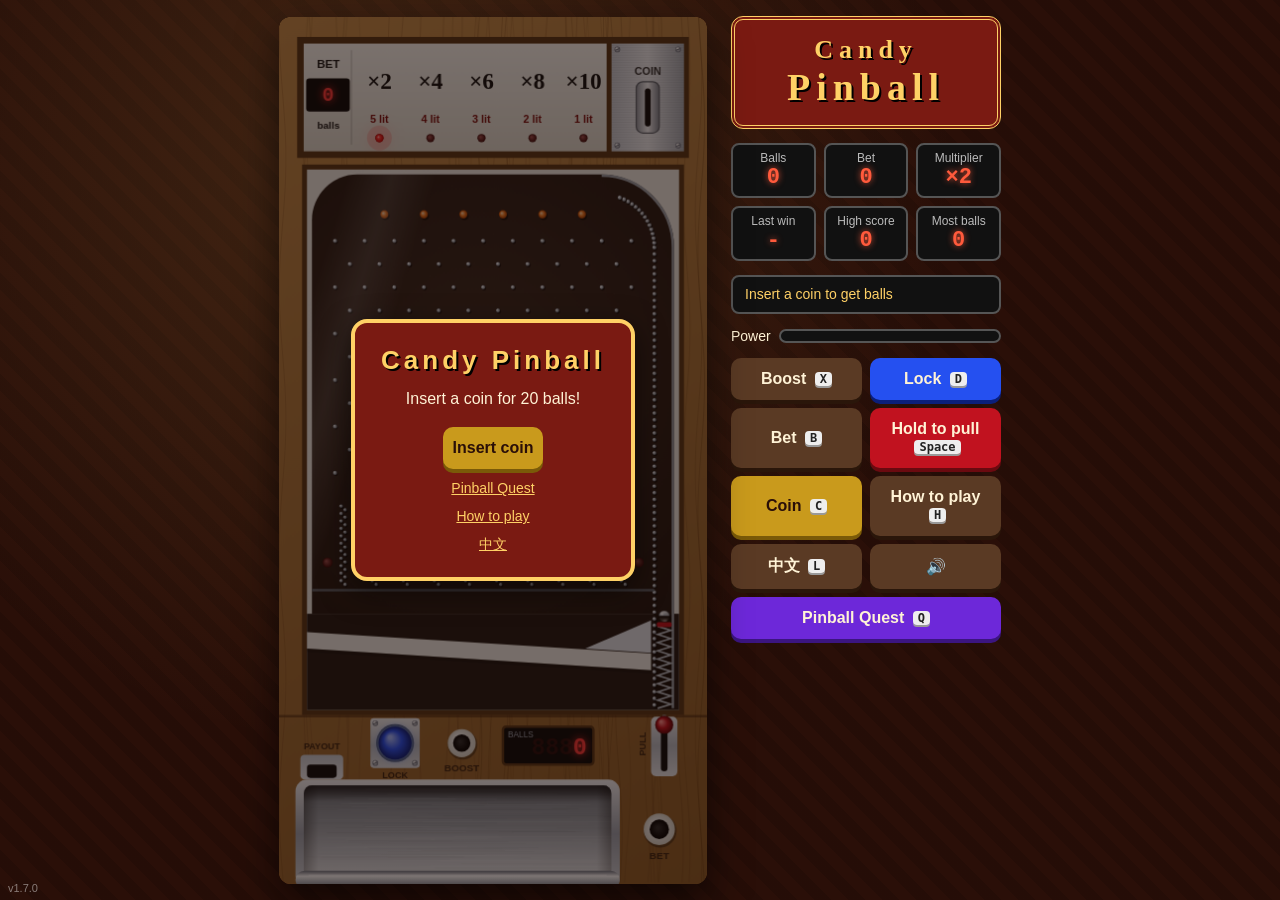
==== index.html @ 6a001419 "木乃伊的繃帶改成最多纏住 3 顆珠，纏滿才失效 Co-Authored-By: Claude Opus 5.5 <noreply@anthropic.com>" ====
<!doctype html>
<html lang="zh-Hant-TW">
<head>
  <meta charset="utf-8">
  <meta name="viewport" content="width=device-width, initial-scale=1, maximum-scale=1, user-scalable=no, viewport-fit=cover">
  <title>柑仔店彈珠台</title>
  <link rel="stylesheet" href="style.css?v=1.7.0">
</head>
<body>
  <div class="app">
    <!-- 手機版：機台上方的精簡列 -->
    <header class="topbar">
      <button class="btn coin" data-action="coin" data-i18n="coin">投幣</button>
      <button class="btn icon treasure" data-action="codex" aria-label="寶藏 / Treasures"></button>
      <p class="msg" data-msg aria-live="polite">請投幣換彈珠</p>
      <button class="btn icon mode" data-action="mode" data-i18n="modeShort" data-i18n-adv="modeShortAdv" aria-label="切換遊戲模式 / Game mode">冒險</button>
      <button class="btn icon" data-action="lang" data-i18n="langShort" aria-label="切換語言 / Language">EN</button>
      <button class="btn icon" data-action="help" aria-label="玩法說明 / How to play">?</button>
      <button class="btn icon" data-action="mute" aria-label="切換音效 / Sound">🔊</button>
    </header>

    <!-- 畫面角落的版本號（由 game.js 的 VERSION 填入） -->
    <p class="app-version" aria-hidden="true">v<span data-version></span></p>

    <main class="stage">
      <div class="cabinet">
        <canvas id="board" aria-label="糖果彈珠台 / Candy pinball"></canvas>
        <div id="overlay" class="overlay">
          <div class="overlay-card">
            <h2 id="ov-title">柑仔店彈珠台</h2>
            <div id="ov-item" class="ov-item" hidden></div>
            <div id="adv-plan" class="adv-plan" hidden>
              <button type="button" data-plan="campaign" data-i18n="planCampaign">冒險模式</button>
              <button type="button" data-plan="free" data-i18n="planFree">自由挑戰</button>
            </div>
            <p id="ov-text">投一枚硬幣，換 20 顆彈珠！</p>
            <div id="ov-rewards" class="ov-rewards" hidden></div>
            <div id="monster-pick" class="monster-pick" hidden></div>
            <button id="overlay-coin" class="btn coin">投幣開始</button>
            <button id="ov-restart" class="ov-restart" data-i18n="resumeRestart" hidden>重新開始</button>
            <button class="link" data-action="mode" data-i18n="modeLong" data-i18n-adv="modeLongAdv">切換到大冒險</button>
            <button class="link" data-action="help" data-i18n="howTo">玩法說明</button>
            <button class="link" data-action="lang" data-i18n="langBtn">English</button>
          </div>
        </div>
      </div>
    </main>

    <!-- 桌機版：右側面板 -->
    <aside class="panel">
      <h1 class="sign" data-i18n-html="sign">柑仔店<br><span>彈珠台</span></h1>

      <div class="stats">
        <div class="stat"><span class="label" data-i18n="stCredits">持有彈珠</span><span id="credits" class="value">0</span></div>
        <div class="stat"><span class="label" data-i18n="stBet">投珠數</span><span id="bet" class="value">0</span></div>
        <div class="stat"><span class="label" data-i18n="stMult">倍率</span><span id="mult" class="value">×2</span></div>
        <div class="stat"><span class="label" data-i18n="stWin" data-i18n-adv="stWinAdv">上局得珠</span><span id="win" class="value">-</span></div>
        <div class="stat"><span class="label" data-i18n="stBestWin" data-i18n-adv="stBestWinAdv">最高分</span><span id="best-win" class="value">0</span></div>
        <div class="stat"><span class="label" data-i18n="stBest" data-i18n-adv="stBestAdv">最多持珠</span><span id="best" class="value">0</span></div>
      </div>

      <p class="msg" data-msg aria-live="polite">請投幣換彈珠</p>

      <div class="power">
        <span class="label" data-i18n="power">力道</span>
        <div class="power-bar"><div id="power-fill"></div></div>
      </div>

      <div class="buttons">
        <button id="mult-btn" class="btn"><span data-i18n="btnMult">投強化孔</span> <kbd>X</kbd></button>
        <button id="lock-btn" class="btn lock"><span data-i18n="btnLock">定燈</span> <kbd>D</kbd></button>
        <button id="bet-btn" class="btn"><span data-i18n="btnBet">投珠孔</span> <kbd>B</kbd></button>
        <button id="fire" class="btn fire"><span data-i18n="btnFire">按住拉彈簧</span> <kbd>Space</kbd></button>
        <button class="btn coin" data-action="coin"><span data-i18n="coin">投幣</span> <kbd>C</kbd></button>
        <button class="btn stats" data-action="stats"><span data-i18n="btnStats">狀態</span> <kbd>S</kbd></button>
        <button class="btn bag" data-action="bag"><span data-i18n="btnBag">背包</span> <kbd>I</kbd></button>
        <button class="btn treasure" data-action="codex" aria-label="寶藏 / Treasures"><kbd>T</kbd></button>
        <button class="btn" data-action="help"><span data-i18n="howTo">玩法說明</span> <kbd>H</kbd></button>
        <button class="btn" data-action="lang"><span data-i18n="langBtn">English</span> <kbd>L</kbd></button>
        <button class="btn" data-action="mute" aria-label="切換音效 / Sound">🔊</button>
        <button class="btn mode wide" data-action="mode"><span data-i18n="modeLong" data-i18n-adv="modeLongAdv">切換到大冒險</span> <kbd>Q</kbd></button>
      </div>
    </aside>
  </div>

  <dialog id="help" class="help">
    <div data-lang="zh">
      <h2>玩法說明</h2>
      <ol>
        <li>投幣（上方按鈕，或點機台右上的投幣口）換 20 顆彈珠，會從出珠口掉進下方托盤。</li>
        <li>每局開始時，底部落獎區的燈會一直隨機閃。這時可以點藍色按鈕旁的「強化孔」（白邊黑心的圓孔）：倍率分 2、4、6、8、10 倍，每升一段扣 2 顆，手上不足 2 顆就不能升。倍率越高，定燈後亮的燈越少（2 倍亮 5 顆，10 倍只亮 1 顆）。</li>
        <li>按<strong>藍色按鈕</strong>定燈，決定這一局哪幾排有獎。定燈後就不能再投強化孔。</li>
        <li>定燈後點拉桿下方的「投珠孔」（白邊黑心的圓孔）投珠，投幾顆都可以，左上角數字顯示投了幾顆。<strong>按住</strong>投珠孔會自動連續投，按越久投越快。</li>
        <li>在檯面上按住（滑鼠或手指）拉彈簧，放開發射，按越久彈越遠。只是輕點一下不會發射，投珠時點偏投珠孔也不會不小心射出去。</li>
        <li>鋼珠落進<strong>有亮燈的那一排</strong>才算中，得珠 = 倍率 × 投珠數，從出珠口掉出來。</li>
        <li>不知道下一步要做什麼時，看機台上<strong>閃爍黃框</strong>的地方。</li>
      </ol>
      <h3>彈珠台大冒險</h3>
      <ol>
        <li>按「冒險」（或 <kbd>Q</kbd>）切換到大冒險模式，隨時都能切回經典模式，兩邊的彈珠分開保留。</li>
        <li>開始前自己選要挑戰哪一隻怪物（星星越多越難，打倒過的會打勾）。上方的倍率欄變成怪物螢幕，怪物下方顯示牠的 HP；落獎區下方則變成訊息螢幕，顯示目前的狀況。</li>
        <li>每場有 50 顆彈珠，不能投幣。<strong>每回合最多投 3 顆珠</strong>，過關獎勵「投珠上限」可以提高。大冒險的倍率從 <strong>×1</strong> 起跳、亮 7 顆燈，強化孔前 2 顆各加 1 倍、少一顆燈（×3 亮 5 顆，倍率最高就是 ×3），第 3 顆起倍率和燈數都不變，改成隨機把 1 顆紅燈強化成<strong>火焰燈</strong>（最終傷害 ×1.5；紅燈都強化過，再隨機挑一顆升到第二階，變成暗紫色火焰、傷害 ×2），強化只維持這一回合；用電路板或鋁箔包飲料把燈變成補珠燈時，火焰燈會變成綠色火焰的補珠燈，補珠數也 ×1.5（第二階 ×2）；加倍後手上至少要留 1 顆投珠，所以少於 2 顆時不能再投強化孔。玩法和經典模式一樣，但<strong>投幾顆珠，彈簧上就疊幾顆鋼珠，拉一次彈簧整疊一起射出</strong>，每顆各自結算；中獎不出珠，改成對怪物造成傷害。</li>
        <li>每隻怪物都有<strong>防禦</strong>（顯示在 HP 旁邊的盾牌數字）：實際傷害 = 倍率 − 防禦。打不破防禦就是 0 傷害，怪物還會竊笑。越後面的怪物 HP 和防禦越高，前期要打好幾回合才能打倒。</li>
        <li>定燈後，沒亮燈的排裡會隨機多亮一顆<strong>綠色的補珠燈</strong>。鋼珠落進補珠燈不會造成傷害，改成每顆補 2 顆彈珠；這回合第一顆落進補珠燈時，還會退回投進強化孔的珠。</li>
        <li><strong>釘子隨關卡增加</strong>：第 1 關檯面上沒有釘子，之後每過一關都會長出新釘子，到最後一關巫妖時釘陣才完整。每一關的釘陣都是固定的，而且左右對稱。自由挑戰依怪物的關卡決定釘子。</li>
        <li><strong>特殊釘子</strong>（打怪時才有，每關位置固定、左右成對，越後面越多）：<span style="color:#fb923c">燒紅釘</span>——碰過的彈珠落進攻擊燈、造成傷害時，怪物燃燒 +1 層（任何天賦都會燃燒，跟燒紅彈珠疊在一起）；<span style="color:#67e8f9">螺旋尖刺</span>——彈珠會被彈開並分裂成 2 顆小珠，分裂後的彈珠不會再分裂；<strong>破洞</strong>——彈珠掉進洞口就直接消失。點一下特殊釘子，訊息螢幕會顯示它的效果。</li>
        <li><strong>怪物技能</strong>（怪物螢幕名字下方顯示，點怪物螢幕看說明）：蝙蝠「吸血」這回合沒有珠造成傷害就回 5 血；蜘蛛「結網」每回合在 2 根釘子上結網；木乃伊「繃帶」每回合在兩根釘子間拉一條繃帶，最多纏住 3 顆珠（網、繃帶的第一顆碰到的珠被黏住，之後的珠會被它彈開，落珠結束後收走）；幽靈「穿透」攻擊燈的珠有 15% 被閃避；南瓜頭「南瓜燈」每回合隨機一排，進珠回 5% 血；骷髏「骨盾」每回合擋下第一顆造成傷害的珠；小惡龍「噴火」定燈後燒掉一顆燈；地獄犬「撲火」燃燒傷害減半；巫妖「魔法護盾」每一排擋下第一顆珠，每 3 回合補滿；殭屍「再生」每回合結束回 3% 血；吸血鬼「吸珠」每顆沒落進燈的珠讓牠回 2 血；石像怪「石化」血量越少越硬，剩 80%／50%／20% 以下時所有傷害減 20%／40%／60%。</li>
        <li><strong>疊珠加成</strong>：同一回合有好幾顆鋼珠落進同一顆燈時，第 2 顆起每多一顆就多加 1：攻擊燈是攻擊 +1、+2、+3…（扣防禦前），補珠燈是多補 1、2、3… 顆。</li>
        <li>把怪物 HP 打到 0 就勝利；彈珠用完怪物還活著就落敗。</li>
        <li>卡片上方可以切換「<strong>冒險模式</strong>」（預設）和「自由挑戰」。冒險模式要從第 1 關史萊姆一路打到第 14 關巫妖：一開始 50 顆彈珠，打倒怪物後剩下的彈珠會帶到下一關，每過一關再補珠（15 顆起，隨等級增加），失敗就要從第 1 關重來。螢幕右上角會顯示目前第幾關。</li>
        <li><strong>天賦</strong>：冒險模式開始前先選 1 個天賦，效果持續整趟冒險（自由挑戰沒有天賦）。按天賦旁邊的「說明」可以看效果和專屬過關獎勵。
          <ul>
            <li>合金鋼珠：每顆珠攻擊 +1（扣防禦前）、暴擊率 +15%。</li>
            <li>燒紅彈珠：每次落進攻擊燈讓怪物燃燒 +1 層（打不破防禦也算）；每回合結束受到「層數」點無視防禦的傷害，之後層數減半，換怪物時歸零。</li>
            <li>外傷滾珠：落進補珠燈時照常補珠，另外造成等於補珠數的無視防禦傷害。</li>
          </ul>
          每個天賦另有 3 個專屬過關獎勵（卡片有橘框），只有選了該天賦才抽得到：合金鋼珠有破甲合金（無視 1 點防禦）、鎢鋼彈芯（暴擊完全無視防禦，只能拿一次）、連鎖暴擊（同一回合內每暴擊一次，這回合後面的珠攻擊 +1，下回合歸零）；燒紅彈珠有助燃（每次命中多疊 1 層）、悶燒（燃燒後保留 2/3、3/4…）、火種（補珠燈也疊 1 層）；外傷滾珠有撕裂（外傷比例 +25%）、碎甲（外傷觸發時怪物防禦 −1，每回合一次）、滾動補給（沒中燈的珠退回 1 顆，只能拿一次）。
        </li>
        <li><strong>闖關紀錄</strong>：選天賦的畫面下面有「闖關紀錄」按鈕，可以看每個天賦的挑戰次數、最遠打到第幾隻、最少回合通關、通關最多剩珠、單回合最大傷害與補珠、單顆彈珠最大傷害與補珠，以及最近 10 次冒險的回合數、最後持有彈珠、總共花費彈珠、單回合最大傷害、單回合最大補珠、單顆彈珠最大傷害、單顆彈珠最大補珠。</li>
        <li><strong>等級</strong>：從 Lv1 開始，每打倒一隻怪物升 1 級。每升一級，之後的過關補珠多 2 顆（第 1 關後補 15、第 2 關後 17…）；每 2 級每顆珠攻擊 +1（扣防禦前）。自由挑戰會當作前面的怪物都打過，等級照算。目前等級顯示在螢幕右上角和狀態面板。</li>
      </ol>
      <h3>寶箱與道具</h3>
      <ol>
        <li>冒險模式每兩隻怪物之間有一個<strong>寶箱關卡</strong>：寶箱 HP 1，落獎區的燈全亮白燈。定燈前每投 1 顆強化珠（最多 3 顆），寶箱就升一級：1 顆變 3 排藍燈，2 顆再多 2 排紫燈，3 顆再多 1 排橘燈。按藍色按鈕定燈後投 1 顆珠發射，落在哪一排，就從那個顏色等級的道具裡抽 3 樣讓你選 1 樣：白燈一般、藍燈稀有、紫燈史詩、橘燈傳說。</li>
        <li>道具放在托盤右邊的<strong>背包按鈕</strong>（或 <kbd>I</kbd>）裡，只能在冒險模式的怪物關卡使用。每個道具有使用時機：定燈前、定燈後（發射前），或兩者都可。</li>
        <li>闖關失敗、從第 1 關重來時，背包會清空。</li>
      </ol>
      <h3>過關獎勵與暴擊</h3>
      <ol>
        <li>冒險模式每打倒一隻怪物（最後一隻除外），會從獎勵池隨機抽 3 樣讓你選 1 樣，效果持續整個冒險、可以疊加。不滿意可以花彈珠重骰：第 1 次 1 顆，之後每次多 1 顆。每張卡片會顯示「目前 → 拿了之後」的數值，也可以按「查看數值」看全部數值。</li>
        <li>獎勵包含：投珠上限 +2、彈珠 +10、每珠增傷、基礎倍率 +1、攻擊燈數 +1（只能拿一次）、穿透傷害、加重彈珠、拔 5 根釘子（特殊釘子不受影響）、補珠加量、補珠燈數（只能拿一次）、寶箱升級、暴擊率、暴擊傷害。</li>
        <li>命中紅燈時有機會<strong>暴擊</strong>：基礎暴擊機率 5%、暴擊傷害 150%，可以靠過關獎勵提升。</li>
        <li>新的冒險開始時，過關獎勵會全部清空。</li>
        <li>冒險模式的進度會自動存在瀏覽器：玩到一半關掉頁面，下次打開可以選「繼續冒險」接著玩，或「重新開始」。回合打到一半關掉時，還沒發射的珠會退回，已經在檯面上的珠算用掉。</li>
      </ol>
      <h3>鍵盤</h3>
      <p class="keys"><kbd>X</kbd> 強化孔　<kbd>D</kbd> 定燈　<kbd>B</kbd> 投珠孔　<kbd>Space</kbd> 拉彈簧　<kbd>C</kbd> 投幣　<kbd>Q</kbd> 切換模式　<kbd>S</kbd> 狀態　<kbd>I</kbd> 背包　<kbd>T</kbd> 寶藏　<kbd>L</kbd> 語言　<kbd>M</kbd> 靜音　<kbd>H</kbd> 說明</p>
      <h3>我的紀錄</h3>
      <p class="records">最高分（單局最高得珠）<b data-record="bestWin">0</b>　最多持珠 <b data-record="best">0</b></p>
      <p class="records">大冒險：勝 <b data-record="advWins">0</b> 場　敗 <b data-record="advLosses">0</b> 場</p>
      <p class="records">冒險模式：最多打倒 <b data-record="campaignBest">0</b> 隻　全部通關 <b data-record="campaignClears">0</b> 次</p>
    </div>
    <div data-lang="en" hidden>
      <h2>How to play</h2>
      <ol>
        <li>Insert a coin (the Coin button, or tap the coin slot at the top right of the machine) for 20 balls. They drop from the payout chute into the tray below.</li>
        <li>At the start of each round the prize lights at the bottom keep flashing at random. While they flash, tap the <strong>BOOST</strong> hole next to the blue button to raise the multiplier: ×2, ×4, ×6, ×8, ×10. Each step costs 2 balls (you can't raise it with fewer than 2). The higher the multiplier, the fewer lights stay on after locking (×2 keeps 5, ×10 keeps just 1).</li>
        <li>Press the <strong>blue button</strong> to lock the lights. This decides which lanes pay out this round. After locking you can't raise the multiplier.</li>
        <li>Then tap the <strong>BET</strong> hole under the lever (the white ring with a black center) to bet as many balls as you like. The top-left counter shows your bet. <strong>Hold</strong> the BET hole to keep betting automatically, faster the longer you hold.</li>
        <li>Press and hold anywhere on the board (mouse or finger) to pull the spring, then let go to shoot. Hold longer to shoot further. A quick tap does not shoot, so missing the BET hole will not fire your balls by accident.</li>
        <li>The ball only wins if it lands in a <strong>lit lane</strong>. A win pays multiplier × bet, dropped from the payout chute.</li>
        <li>Not sure what to do next? Look for the <strong>flashing yellow frame</strong> on the machine.</li>
      </ol>
      <h3>Pinball Quest</h3>
      <ol>
        <li>Press <strong>Quest</strong> (or <kbd>Q</kbd>) to switch to Pinball Quest. You can switch back to Classic at any time; each mode keeps its own balls.</li>
        <li>Before each game, pick which monster to fight (more stars = harder; ones you've beaten get a check mark). The multiplier columns at the top become a monster screen, with its HP shown below it, and the area under the prize lanes becomes a message screen.</li>
        <li>You get 50 balls per game and can't insert coins. <strong>You can bet at most 3 balls per round</strong>; the Bet Limit reward raises this. In Quest the multiplier starts at <strong>×1</strong> with 7 lights lit; the first 2 balls in the boost hole each add ×1 and turn off one light (×3 with 5 lights, the highest multiplier); from the 3rd ball on, the multiplier and lights stay the same and a random red light becomes a <strong>flame light</strong> instead (final damage ×1.5; once every red light is a flame light, a random one upgrades again to a dark purple flame for ×2). Flame lights last for this round only. If a Circuit Board or Juice Box turns lights into refill lights, flame lights become green-flame refill lights that pay ×1.5 balls (×2 when upgraded twice). You must keep at least 1 ball to bet, so you can't raise the multiplier with fewer than 2 balls. Play works the same as Classic, but <strong>every ball you bet stacks on the spring, and one pull shoots them all</strong>, and each ball scores on its own. A win pays no balls: it damages the monster instead.</li>
        <li>Every monster has <strong>defense</strong> (the shield number next to its HP): damage = multiplier − DEF. If your attack doesn't beat its defense it deals 0 and the monster snickers. Later monsters have more HP and defense, so early fights take several rounds.</li>
        <li>After locking, one unlit lane also gets a <strong>green refill light</strong>. Landing there deals no damage; each ball gets 2 balls back, and the first one this round also refunds the balls you put into the multiplier.</li>
        <li><strong>Pins grow each stage</strong>: stage 1 has no pins at all, and every stage after that adds new pins until the full field returns at the last stage (the Lich). Each stage's layout is fixed and mirrored left to right. Free fight uses the pins for that monster's stage.</li>
        <li><strong>Special pins</strong> (monster stages only, fixed mirrored spots, more in later stages): <span style="color:#fb923c">Red-hot pin</span> — a ball that touched it adds 1 burn when it deals damage on a red light (any talent can burn; stacks with Red-hot Marble); <span style="color:#67e8f9">Spiral spike</span> — knocks the ball away and splits it into two smaller balls (split balls can't split again); <strong>Hole</strong> — a ball that drops into it simply vanishes. Tap a special pin to see what it does on the message screen.</li>
        <li><strong>Monster skills</strong> (shown under the name on the monster screen; tap the screen for details): Bat heals 5 HP if no ball deals damage in a round; Spider webs 2 pins and Mummy ties a bandage between two pins each round that holds up to 3 balls (for a web, the first ball to touch it sticks, later balls bounce off it, and it is taken when the round ends); Ghost dodges 15% of attack-light balls; Pumpkin Head turns a random lane into a pumpkin lamp each round that heals 5% HP per ball; Skeleton blocks the first damaging ball each round; Baby Dragon burns one light after you lock; Hellhound takes half burn damage; Lich wards every lane against the first ball, refilled every 3 rounds; Zombie heals 3% HP every round; Vampire heals 2 HP per ball that lands on no light; Gargoyle gets harder as it loses HP: below 80%/50%/20% HP all damage is cut by 20%/40%/60%.</li>
        <li><strong>Stacking bonus</strong>: when several balls land on the same light in one round, each one after the first adds 1 more: +1, +2, +3… attack on a red light (before DEF), or +1, +2, +3… extra balls on a refill light.</li>
        <li>Bring the monster's HP to 0 to win. Run out of balls while it's still alive and you lose.</li>
        <li>Switch between <strong>Adventure</strong> (the default) and <strong>Free fight</strong> at the top of the card. Adventure runs from stage 1 (Slime) to stage 14 (Lich): you start with 50 balls, keep whatever is left after each win plus bonus balls per stage (15 and up, growing with your level), and losing sends you back to stage 1. The current stage shows at the top right of the screen.</li>
        <li><strong>Talents</strong>: before an Adventure, pick 1 talent that lasts the whole run (Free fight has none). Tap Info next to a talent to see its effect and exclusive rewards.
          <ul>
            <li>Alloy Marble: +1 attack per ball (before DEF), +15% crit chance.</li>
            <li>Red-hot Marble: each red-light hit adds 1 burn (even if DEF blocks it); at the end of every round the monster takes damage equal to its burn, ignoring DEF, then burn halves. Burn resets for each monster.</li>
            <li>Grinding Marble: refill lights still pay out, and also deal damage equal to the balls refilled (ignores DEF).</li>
          </ul>
          Each talent also has 3 exclusive rewards (orange cards) that only show up with that talent. Alloy: Armor Breaker (ignore 1 DEF), Tungsten Core (crits ignore DEF completely; once only), Chain Crit (each crit gives the later balls this round +1 attack; resets next round). Red-hot: Kindling (+1 burn per hit), Smolder (burn keeps ⅔, ¾… instead of half), Tinder (refill lights add 1 burn). Grinding: Rend (+25% grind damage), Shatter (grind lowers DEF by 1, once per round), Rolling Supply (balls that miss every light come back; once only).
        </li>
        <li><strong>Run records</strong>: tap "Run records" under the talents to see, for each talent, your number of runs, furthest stage, fewest rounds for a clear, most balls left after a clear, best single-round damage and refill, best single-ball damage and refill, plus your last 10 runs (rounds used, balls left, balls spent, best round damage and refill, best single-ball damage and refill).</li>
        <li><strong>Levels</strong>: you start at Lv1 and gain a level for every monster you defeat. Each level adds 2 balls to later stage bonuses (15 after stage 1, 17 after stage 2…), and every 2 levels give +1 attack per ball (before DEF). Free fight counts the earlier monsters as defeated. Your level is shown top-right on the screen and in the stats panel.</li>
      </ol>
      <h3>Treasure chests and items</h3>
      <ol>
        <li>In Adventure there is a <strong>treasure chest</strong> between every two monsters. It has 1 HP and every prize light is lit white. Before locking, each ball in the boost hole (up to 3) upgrades the chest: 1 ball turns 3 lanes blue, 2 balls add 2 purple lanes, 3 balls add 1 orange lane. Lock, bet 1 ball and shoot: the lane you land in decides the tier, and you pick 1 of 3 random items from that tier. White is Common, blue Rare, purple Epic, orange Legendary.</li>
        <li>Items go into the <strong>backpack button</strong> right of the tray (or <kbd>I</kbd>) and can only be used in Adventure monster stages. Each item says when it can be used: before locking, after locking (before shooting), or either.</li>
        <li>Failing the campaign and starting over from stage 1 empties the backpack.</li>
      </ol>
      <h3>Stage rewards and crits</h3>
      <ol>
        <li>In Adventure, every monster you beat (except the last) offers 3 random rewards; pick 1. Rewards last for the whole adventure and stack. You can reroll for balls: 1 the first time, then 1 more each time. Each card shows your current value and the value after picking it, and "View stats" opens the full stats panel.</li>
        <li>Rewards: +2 bet limit, +10 balls, per-ball damage, +1 base multiplier, +1 red light (once only), piercing damage, heavier marble, 5 fewer pins (special pins stay), bigger refills, more refill lights (once only), better chests, crit rate, crit damage.</li>
        <li>Hits on red lights can <strong>crit</strong>: base crit chance 5% and crit damage 150%, raised by rewards.</li>
        <li>Rewards reset when a new adventure starts.</li>
        <li>Adventure progress is saved in your browser automatically. Close the page mid-run and next time you can pick Continue or Start over. Closing mid-round refunds balls not yet fired; balls already on the board are spent.</li>
      </ol>
      <h3>Keyboard</h3>
      <p class="keys"><kbd>X</kbd> Boost hole　<kbd>D</kbd> Lock　<kbd>B</kbd> Bet　<kbd>Space</kbd> Pull　<kbd>C</kbd> Coin　<kbd>Q</kbd> Switch mode　<kbd>S</kbd> Stats　<kbd>I</kbd> Backpack　<kbd>T</kbd> Treasures　<kbd>L</kbd> Language　<kbd>M</kbd> Mute　<kbd>H</kbd> Help</p>
      <h3>My records</h3>
      <p class="records">High score (best single win) <b data-record="bestWin">0</b>　Most balls held <b data-record="best">0</b></p>
      <p class="records">Pinball Quest: <b data-record="advWins">0</b> wins　<b data-record="advLosses">0</b> losses</p>
      <p class="records">Adventure: best <b data-record="campaignBest">0</b> defeated in a run　<b data-record="campaignClears">0</b> full clears</p>
    </div>
    <p class="version">v<span data-version>1.7.0</span></p>
    <form method="dialog"><button class="btn coin" data-i18n="close">關閉</button></form>
  </dialog>

  <dialog id="bag" class="help bag">
    <h2 data-i18n="bagTitle">背包</h2>
    <p id="bag-note" class="bag-note"></p>
    <ul id="bag-list" class="bag-list"></ul>
    <form method="dialog"><button class="btn coin" data-i18n="close">關閉</button></form>
  </dialog>

  <dialog id="stats" class="help stats-dlg">
    <h2 data-i18n="statsTitle">數值狀態</h2>
    <div id="stats-body" class="stats-body"></div>
    <form method="dialog"><button class="btn coin" data-i18n="close">關閉</button></form>
  </dialog>

  <dialog id="talent-info" class="help stats-dlg">
    <h2 id="talent-info-name"></h2>
    <div id="talent-info-body" class="stats-body"></div>
    <form method="dialog"><button class="btn coin" data-i18n="close">關閉</button></form>
  </dialog>

  <dialog id="records" class="help stats-dlg records-dlg">
    <h2 data-i18n="recTitle">闖關紀錄</h2>
    <div id="records-tabs" class="rec-tabs"></div>
    <div id="records-body" class="stats-body"></div>
    <form method="dialog"><button class="btn coin" data-i18n="close">關閉</button></form>
  </dialog>

  <dialog id="codex" class="help codex">
    <h2 data-i18n="codexTitle">寶藏</h2>
    <p id="codex-count" class="bag-note"></p>
    <div id="codex-grid"></div>
    <div id="codex-detail" class="codex-detail" hidden></div>
    <form method="dialog"><button class="btn coin" data-i18n="close">關閉</button></form>
  </dialog>

  <dialog id="choice" class="help choice">
    <h2 data-i18n="hgTitle">沙漏</h2>
    <p id="choice-text"></p>
    <p id="choice-ask" class="choice-ask"></p>
    <div class="choice-btns">
      <button id="choice-keep" type="button" class="btn coin" data-i18n="hgKeep">保留結果</button>
      <button id="choice-rewind" type="button" class="btn lock" data-i18n="hgRewindBtn">返回上回合</button>
    </div>
  </dialog>

  <script src="game.js?v=1.7.0"></script>
</body>
</html>
---- style.css ----
:root {
  --bg: #2a0f08;
  --panel: #7a1a12;
  --gold: #ffd166;
  --cream: #fff3d6;
  --cabinet-ratio: 520 / 1054;
}

* { box-sizing: border-box; }

html, body {
  margin: 0;
  height: 100%;
  overflow: hidden;           /* 整頁不捲動，機台縮放到剛好一頁 */
  touch-action: manipulation; /* 手機連點不會觸發雙擊放大 */
  -webkit-text-size-adjust: 100%;
}

body {
  background:
    radial-gradient(circle at 30% 20%, rgba(255, 209, 102, 0.12), transparent 50%),
    repeating-linear-gradient(45deg, rgba(0, 0, 0, 0.12) 0 12px, transparent 12px 24px),
    var(--bg);
  color: var(--cream);
  font-family: "Noto Sans TC", "Microsoft JhengHei", "PingFang TC", sans-serif;
  overscroll-behavior: none;
}

.app {
  display: flex;
  gap: 24px;
  justify-content: center;
  height: 100vh;
  height: 100dvh;
  padding: 16px;
}

/* 機台區：實際寬高由 game.js 依可見範圍計算（fitLayout），這裡只負責置中 */
.stage {
  flex: 0 1 auto;
  min-width: 0;
  min-height: 0;
  height: 100%;
  display: flex;
  align-items: center;
  justify-content: center;
}

.cabinet {
  position: relative;
  flex-shrink: 0;
  height: 100%;
  max-width: 100%;
  aspect-ratio: var(--cabinet-ratio);
  border-radius: 12px;
  box-shadow: 0 18px 40px rgba(0, 0, 0, 0.6);
}

#board {
  display: block;
  width: 100%;
  height: 100%;
  border-radius: 12px;
  touch-action: none;
  user-select: none;
  -webkit-user-select: none;
}

.overlay {
  position: absolute;
  inset: 0;
  display: flex;
  align-items: center;
  justify-content: center;
  background: rgba(20, 6, 2, 0.55);
  border-radius: 12px;
}

.overlay.hidden { display: none; }

/* 大冒險：卡片放在怪物螢幕下面，才看得到怪物（上方面板約佔機台高度的 16%） */
.overlay.below-screen {
  top: 16.2%;
  border-radius: 0 0 12px 12px;
}

/* 卡片內容較多（選怪物、闖關），太高時可以捲動，不會被切掉 */
.overlay-card {
  max-height: calc(100% - 16px);
  overflow-y: auto;
}

.overlay.below-screen .overlay-card {
  gap: 8px;
  padding: 16px 16px;
  max-width: 88%;
}

.overlay-card {
  display: flex;
  flex-direction: column;
  align-items: center;
  gap: 10px;
  text-align: center;
  background: var(--panel);
  border: 4px solid var(--gold);
  border-radius: 16px;
  padding: 22px 26px;
  max-width: 82%;
  box-shadow: 0 10px 30px rgba(0, 0, 0, 0.5);
}

.overlay-card h2 {
  margin: 0;
  color: var(--gold);
  font-size: 26px;
  letter-spacing: 4px;
  text-shadow: 2px 2px 0 #000;
}

.overlay-card p { margin: 0 0 6px; line-height: 1.6; }

.link {
  font: inherit;
  font-size: 14px;
  color: var(--gold);
  background: none;
  border: none;
  text-decoration: underline;
  cursor: pointer;
}

/* 大冒險：自由挑戰 / 連續闖關 切換 */
.adv-plan {
  display: flex;
  gap: 6px;
  width: 100%;
}

.adv-plan[hidden] { display: none; }

.adv-plan button {
  flex: 1;
  font: inherit;
  font-size: 14px;
  font-weight: bold;
  padding: 6px 4px;
  color: var(--gold);
  background: transparent;
  border: 2px solid var(--gold);
  border-radius: 8px;
  cursor: pointer;
  touch-action: manipulation;
}

.adv-plan button.active {
  color: #2a0f08;
  background: var(--gold);
}

/* 大冒險：選怪物 */
.monster-pick {
  display: grid;
  grid-template-columns: repeat(4, minmax(0, 1fr));
  gap: 5px;
  width: 100%;
  margin: 2px 0 4px;
}

.monster-pick[hidden] { display: none; }

.mp-item {
  position: relative;
  display: flex;
  flex-direction: column;
  align-items: center;
  gap: 1px;
  padding: 5px 2px 4px;
  font: inherit;
  color: var(--cream);
  background: rgba(0, 0, 0, 0.35);
  border: 2px solid transparent;
  border-radius: 8px;
  cursor: pointer;
  touch-action: manipulation;
}

.mp-item.selected {
  border-color: var(--gold);
  background: rgba(255, 209, 102, 0.18);
}

.mp-item canvas {
  width: 40px;
  height: 40px;
  image-rendering: pixelated;
}

.mp-name { font-size: 12px; font-weight: bold; line-height: 1.2; max-width: 100%; overflow: hidden; text-overflow: ellipsis; white-space: nowrap; }
.mp-stats { font-size: 10px; opacity: 0.85; white-space: nowrap; letter-spacing: -0.3px; }
.mp-stars { font-size: 10px; color: var(--gold); letter-spacing: -1px; }

.mp-done {
  position: absolute;
  top: 2px;
  right: 4px;
  font-size: 13px;
  font-weight: bold;
  color: #4ade80;
}

.mp-item.lineup { cursor: default; }

.mp-stage {
  position: absolute;
  top: 2px;
  left: 5px;
  font-size: 11px;
  font-weight: bold;
  color: var(--gold);
}

/* ---- 手機版精簡列（桌機隱藏） ---- */
.topbar { display: none; }

/* ---- 桌機右側面板 ---- */
.panel {
  width: 270px;
  flex-shrink: 0;
  display: flex;
  flex-direction: column;
  gap: 14px;
  overflow-y: auto;
}

.sign {
  margin: 0;
  padding: 14px;
  text-align: center;
  font-family: "Noto Serif TC", "PMingLiU", "Microsoft JhengHei", serif;
  font-size: 26px;
  line-height: 1.2;
  color: var(--gold);
  background: var(--panel);
  border: 4px double var(--gold);
  border-radius: 12px;
  text-shadow: 2px 2px 0 #000;
  letter-spacing: 6px;
}

.sign span { font-size: 38px; }

.stats {
  display: grid;
  grid-template-columns: repeat(3, 1fr);
  gap: 8px;
}

.stat {
  background: #111;
  border: 2px solid #555;
  border-radius: 8px;
  padding: 6px 4px;
  text-align: center;
}

.stat .label {
  display: block;
  font-size: 12px;
  color: #bbb;
}

.stat .value {
  display: block;
  font-family: "Consolas", "Courier New", monospace;
  font-size: 22px;
  font-weight: bold;
  color: #ff5a3c;
  text-shadow: 0 0 6px rgba(255, 90, 60, 0.8);
}

.power {
  display: flex;
  align-items: center;
  gap: 8px;
}

.power .label { font-size: 14px; }

.power-bar {
  flex: 1;
  height: 14px;
  background: #111;
  border: 2px solid #555;
  border-radius: 8px;
  overflow: hidden;
}

#power-fill {
  width: 0;
  height: 100%;
  background: linear-gradient(90deg, #2a9d8f, #ffd166, #e63946);
}

.buttons {
  display: grid;
  grid-template-columns: 1fr 1fr;
  gap: 8px;
}

.buttons .wide { grid-column: span 2; }

.btn {
  font: inherit;
  font-size: 16px;
  font-weight: bold;
  color: var(--cream);
  background: #5a3a24;
  border: none;
  border-radius: 10px;
  padding: 12px 10px;
  cursor: pointer;
  box-shadow: 0 4px 0 #2a160a;
  touch-action: manipulation;
  user-select: none;
  -webkit-user-select: none;
}

.btn:active, .btn.pressed {
  transform: translateY(3px);
  box-shadow: 0 1px 0 #2a160a;
}

.btn.coin { background: #c99a1c; color: #2a0f08; box-shadow: 0 4px 0 #7a5a08; }
.btn.fire { background: #c1121f; box-shadow: 0 4px 0 #6a0a10; touch-action: none; }
.btn.lock { background: #2550f0; box-shadow: 0 4px 0 #0b1f7a; }
.btn.mode { background: #6d28d9; box-shadow: 0 4px 0 #3b1580; }

/* 大冒險模式不能投幣；背包只有大冒險才有 */
body[data-mode="adv"] [data-action="coin"] { display: none; }
body:not([data-mode="adv"]) [data-action="bag"],
body:not([data-mode="adv"]) [data-action="stats"],
body:not([data-mode="adv"]) [data-action="codex"] { display: none; }
.btn.treasure { background: #b45309; box-shadow: 0 4px 0 #6b2f05; display: inline-flex; align-items: center; justify-content: center; gap: 6px; }
.btn.bag { background: #8a5a2b; box-shadow: 0 4px 0 #4a2c12; }
.btn.stats { background: #2c5282; box-shadow: 0 4px 0 #16304f; }
.btn kbd { margin-left: 4px; vertical-align: 1px; }

.msg {
  margin: 0;
  min-height: 2.6em;
  padding: 8px 12px;
  background: #111;
  border: 2px solid #555;
  border-radius: 8px;
  color: var(--gold);
  font-size: 14px;
  line-height: 1.4;
}

kbd {
  background: #eee;
  color: #222;
  border-radius: 4px;
  padding: 0 5px;
  font-size: 12px;
  box-shadow: 0 2px 0 #999;
}

/* 托盤滿出來的珠子：蓋住整個視窗的透明圖層，不擋點擊 */
.spill-layer {
  position: fixed;
  inset: 0;
  width: 100vw;
  height: 100vh;
  pointer-events: none;
  z-index: 20;
}

/* ---- 玩法說明視窗 ---- */
.help {
  width: min(520px, calc(100vw - 32px));
  max-height: calc(100dvh - 32px);
  overflow-y: auto;
  padding: 20px 22px;
  color: var(--cream);
  background: var(--panel);
  border: 4px solid var(--gold);
  border-radius: 16px;
  font-size: 15px;
  line-height: 1.7;
}

.help::backdrop { background: rgba(0, 0, 0, 0.6); }
.help h2 { margin: 0 0 8px; color: var(--gold); font-size: 22px; }
.help h3 { margin: 14px 0 4px; color: var(--gold); font-size: 16px; }
.help ol { margin: 0; padding-left: 22px; }
.help strong, .help b { color: var(--gold); }
.help p { margin: 0; }
.help .keys { line-height: 2.1; }
.help form { margin-top: 12px; text-align: center; }
.app-version {
  position: fixed; left: 8px; bottom: 6px; z-index: 5; margin: 0;
  font-size: 11px; color: #fff; opacity: 0.45; pointer-events: none; user-select: none;
}
.help .version { margin-top: 14px; text-align: center; font-size: 12px; opacity: 0.6; }
.help form .btn { min-width: 120px; }
.item-icon { image-rendering: pixelated; flex-shrink: 0; vertical-align: middle; }
/* ---- 寶藏圖鑑 ---- */
.help h3.codex-tier { margin: 12px 0 6px; color: var(--tier); border-bottom: 1px solid var(--tier); }
.codex-row { display: grid; grid-template-columns: repeat(auto-fill, minmax(78px, 1fr)); gap: 8px; }
.codex-cell {
  font: inherit;
  display: flex;
  flex-direction: column;
  align-items: center;
  gap: 4px;
  padding: 8px 4px;
  color: var(--cream);
  font-size: 13px;
  line-height: 1.3;
  background: rgba(0, 0, 0, 0.25);
  border: 2px solid var(--tier);
  border-radius: 8px;
  cursor: pointer;
}
.codex-cell:hover { background: rgba(255, 255, 255, 0.08); }
.codex-cell.unknown { border-color: rgba(255, 255, 255, 0.15); color: rgba(255, 243, 214, 0.45); cursor: not-allowed; }
.codex-cell.unknown:hover { background: rgba(0, 0, 0, 0.25); }
.codex-detail { display: flex; flex-direction: column; align-items: center; gap: 4px; text-align: center; }
.codex-detail[hidden] { display: none; }
.help .codex-detail h3 { margin: 6px 0 0; color: var(--tier); font-size: 20px; }
.codex-detail .bag-tier { margin-bottom: 6px; }
.codex-detail .btn { margin-top: 10px; padding: 8px 24px; }
.ov-item { display: flex; flex-direction: column; align-items: center; gap: 4px; }
.ov-item[hidden] { display: none; }
/* 大冒險的卡片不放切換模式、說明、語系（上方列／右側面板都有） */
body[data-mode="adv"] .overlay-card .link { display: none; }
/* 開場：有沒打完的冒險時，「繼續冒險」下面的「重新開始」 */
.ov-restart {
  font: inherit;
  font-size: 14px;
  color: var(--gold);
  background: none;
  border: none;
  text-decoration: underline;
  cursor: pointer;
  margin-top: 8px;
}
.ov-restart[hidden] { display: none; }
/* ---- 過關獎勵 ---- */
.ov-rewards { width: 100%; display: grid; gap: 8px; }
.ov-rewards[hidden] { display: none; }
.rw-head { margin: 0; color: var(--gold); font-weight: bold; }
.rw-card {
  font: inherit;
  display: flex;
  flex-direction: column;
  gap: 2px;
  padding: 10px 12px;
  color: var(--cream);
  text-align: left;
  background: rgba(0, 0, 0, 0.3);
  border: 2px solid var(--gold);
  border-radius: 10px;
  cursor: pointer;
}
.rw-card:hover, .rw-card:focus-visible { background: rgba(255, 209, 102, 0.15); }
.rw-card.rw-talent { border-color: #fb923c; }
.rw-card.rw-talent small:first-of-type { color: #fb923c; opacity: 1; }
.rw-card.selected { background: rgba(255, 209, 102, 0.22); border-color: var(--gold); box-shadow: 0 0 0 2px var(--gold) inset; }
.rw-card b { color: var(--gold); font-size: 16px; }
.rw-card span { font-size: 14px; }
.rw-card small { font-size: 12px; opacity: 0.7; }
.rw-loot-head { display: flex; align-items: center; gap: 8px; }
.rw-loot-head canvas { flex-shrink: 0; }
.rw-card .rw-stat { font-size: 13px; font-style: normal; color: #86efac; }
.rw-bar { display: flex; justify-content: center; gap: 10px; flex-wrap: wrap; }
.rw-reroll { justify-self: center; padding: 8px 20px; font-size: 14px; }
.rw-talent-row { display: grid; grid-template-columns: 1fr auto; gap: 6px; }
.rw-talent-row .rw-card { justify-content: center; }
.rw-info { padding: 6px 12px; font-size: 14px; }
.ti-boons { display: grid; gap: 6px; margin: 0; padding: 0; list-style: none; }
.ti-boons b { color: #fb923c; }
.st-row { display: flex; align-items: center; gap: 10px; }
.st-label { flex-shrink: 0; min-width: 5em; color: var(--gold); font-weight: bold; font-size: 14px; }
.st-value { display: flex; flex-wrap: wrap; align-items: center; gap: 6px 10px; font-size: 15px; }
.st-item { display: inline-flex; align-items: center; gap: 2px; font-size: 13px; }
.stats-dlg { width: min(420px, calc(100vw - 32px)); }
.stats-body .st-row { padding: 3px 0; border-bottom: 1px dashed rgba(255, 255, 255, 0.12); }
.stats-body .st-label { min-width: 9em; }
.stats-body h3:first-child { margin-top: 0; }
.rec-tabs { display: flex; gap: 6px; margin-bottom: 10px; }
.rec-tabs button { flex: 1; padding: 6px 4px; font-size: 14px; }
.rec-tabs button.active { background: var(--gold); color: #3b1d0a; }
.rec-list { display: grid; gap: 6px; }
.rec-run { padding: 6px 8px; border: 1px solid rgba(255, 255, 255, 0.15); border-radius: 8px; font-size: 13px; }
.rec-run b { color: var(--gold); }
.rec-run.clear b { color: #86efac; }
.rec-run small { display: block; opacity: 0.85; margin-top: 2px; font-size: 12px; }
.ov-item b { font-size: 18px; text-shadow: 1px 1px 0 #000; }

/* ---- 背包、沙漏 ---- */
.bag-note { margin: 0 0 10px; opacity: 0.85; font-size: 14px; }
.bag-list { list-style: none; margin: 0; padding: 0; display: grid; gap: 10px; }
.bag-item {
  padding: 10px 12px;
  background: rgba(0, 0, 0, 0.25);
  border-left: 5px solid var(--tier);
  border-radius: 8px;
}
.bag-item p { margin: 2px 0; font-size: 14px; }
.bag-head { display: flex; align-items: center; gap: 8px; }
.bag-head b { color: var(--tier); font-size: 17px; }
.bag-tier { font-size: 12px; color: var(--tier); border: 1px solid var(--tier); border-radius: 4px; padding: 0 5px; }
.bag-count { margin-left: auto; font-weight: bold; }
.help .bag-quote { font-style: italic; opacity: 0.75; }
.help .bag-when { font-size: 12px; opacity: 0.75; }
.bag-row { display: flex; align-items: center; justify-content: flex-end; gap: 10px; margin-top: 6px; }
.bag-reason { font-size: 12px; color: #fca5a5; }
.bag-row .btn { padding: 6px 18px; font-size: 14px; }
.btn:disabled { opacity: 0.4; cursor: not-allowed; transform: none; }
.choice { width: min(400px, calc(100vw - 32px)); text-align: center; }
#choice-text { white-space: pre-line; }
.help .choice-ask { margin-top: 8px; font-size: 13px; opacity: 0.8; }
.choice-btns { display: flex; gap: 10px; justify-content: center; margin-top: 14px; }

/* ---- 手機版：上方精簡列 + 機台佔滿剩下的高度 ---- */
@media (max-width: 760px) {
  .app {
    flex-direction: column;
    gap: 8px;
    padding: 8px max(8px, env(safe-area-inset-right)) max(8px, env(safe-area-inset-bottom)) max(8px, env(safe-area-inset-left));
  }

  .topbar {
    display: flex;
    align-items: stretch;
    gap: 6px;
    flex-shrink: 0;
    height: 40px;             /* 固定高度：訊息變長也不會把機台往下推 */
  }

  .topbar .btn { font-size: 14px; padding: 6px 12px; box-shadow: 0 3px 0 #2a160a; }
  .topbar .btn.coin { box-shadow: 0 3px 0 #7a5a08; }
  .topbar .btn.icon { min-width: 40px; padding: 6px 0; }

  .topbar .msg {
    flex: 1;
    min-width: 0;
    min-height: 0;
    padding: 3px 8px;
    font-size: 12px;
    line-height: 1.3;
    display: -webkit-box;
    -webkit-box-orient: vertical;
    -webkit-line-clamp: 2;    /* 最多兩行 */
    overflow: hidden;
  }

  /* 大冒險：訊息改在機台的訊息螢幕顯示，上方列換成寶藏按鈕 */
  body[data-mode="adv"] .topbar .msg { display: none; }
  .topbar .btn.treasure { margin-right: auto; box-shadow: 0 3px 0 #6b2f05; }

  .stage { flex: 1 1 auto; width: 100%; }
  .panel { display: none; }
}
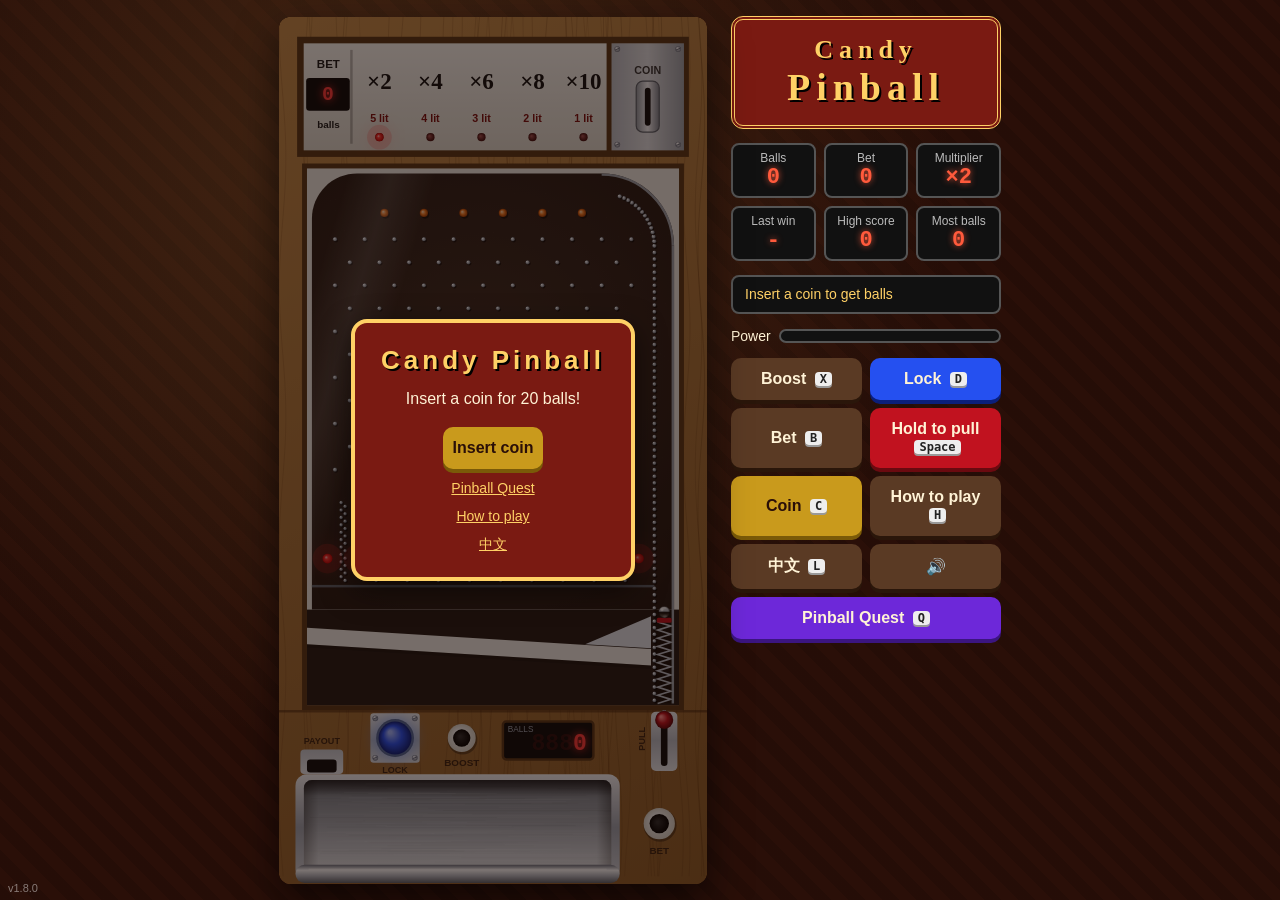
==== commit ffacc2d4: "v1.8.0：怪物技能、闖關紀錄單顆數值、搖晃機台每顆放珠、介面與操作調整 Co-Authored-By: Claude Opus 5.5 <noreply@anthropic.com>" ====
--- a/index.html
+++ b/index.html
@@ -4,7 +4,7 @@
   <meta charset="utf-8">
   <meta name="viewport" content="width=device-width, initial-scale=1, maximum-scale=1, user-scalable=no, viewport-fit=cover">
   <title>柑仔店彈珠台</title>
-  <link rel="stylesheet" href="style.css?v=1.7.0">
+  <link rel="stylesheet" href="style.css?v=1.8.0">
 </head>
 <body>
   <div class="app">
@@ -196,7 +196,7 @@
       <p class="records">Pinball Quest: <b data-record="advWins">0</b> wins　<b data-record="advLosses">0</b> losses</p>
       <p class="records">Adventure: best <b data-record="campaignBest">0</b> defeated in a run　<b data-record="campaignClears">0</b> full clears</p>
     </div>
-    <p class="version">v<span data-version>1.7.0</span></p>
+    <p class="version">v<span data-version>1.8.0</span></p>
     <form method="dialog"><button class="btn coin" data-i18n="close">關閉</button></form>
   </dialog>
 
@@ -244,6 +244,6 @@
     </div>
   </dialog>
 
-  <script src="game.js?v=1.7.0"></script>
+  <script src="game.js?v=1.8.0"></script>
 </body>
 </html>
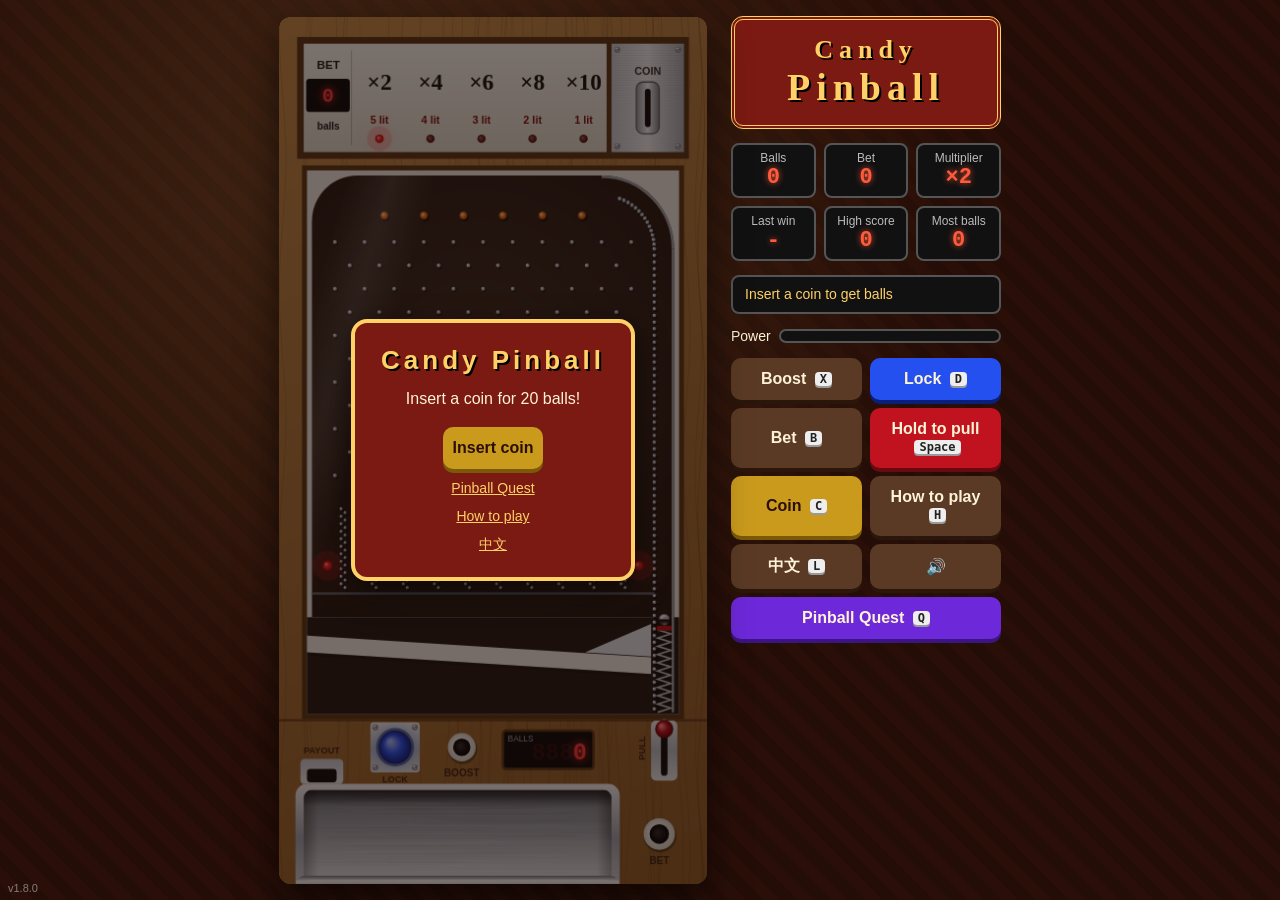
==== commit cc8750bc: "打擊感、彈珠角色與開場動畫、怪物狂暴、天賦兩路線獎勵、好運骰子、修正黏珠卡死 - 打擊感：連擊音高、擊殺慢動作與碎片、單顆新紀錄提示、N HITS - 首頁像素彈珠角色（依天賦變化）與開場動畫 - 怪" ====
--- a/index.html
+++ b/index.html
@@ -27,7 +27,10 @@
         <canvas id="board" aria-label="糖果彈珠台 / Candy pinball"></canvas>
         <div id="overlay" class="overlay">
           <div class="overlay-card">
-            <h2 id="ov-title">柑仔店彈珠台</h2>
+            <div class="ov-head">
+              <canvas id="ov-mascot" class="ov-mascot" width="48" height="48" aria-hidden="true" hidden></canvas>
+              <h2 id="ov-title">柑仔店彈珠台</h2>
+            </div>
             <div id="ov-item" class="ov-item" hidden></div>
             <div id="adv-plan" class="adv-plan" hidden>
               <button type="button" data-plan="campaign" data-i18n="planCampaign">冒險模式</button>
@@ -104,7 +107,8 @@
         <li>定燈後，沒亮燈的排裡會隨機多亮一顆<strong>綠色的補珠燈</strong>。鋼珠落進補珠燈不會造成傷害，改成每顆補 2 顆彈珠；這回合第一顆落進補珠燈時，還會退回投進強化孔的珠。</li>
         <li><strong>釘子隨關卡增加</strong>：第 1 關檯面上沒有釘子，之後每過一關都會長出新釘子，到最後一關巫妖時釘陣才完整。每一關的釘陣都是固定的，而且左右對稱。自由挑戰依怪物的關卡決定釘子。</li>
         <li><strong>特殊釘子</strong>（打怪時才有，每關位置固定、左右成對，越後面越多）：<span style="color:#fb923c">燒紅釘</span>——碰過的彈珠落進攻擊燈、造成傷害時，怪物燃燒 +1 層（任何天賦都會燃燒，跟燒紅彈珠疊在一起）；<span style="color:#67e8f9">螺旋尖刺</span>——彈珠會被彈開並分裂成 2 顆小珠，分裂後的彈珠不會再分裂；<strong>破洞</strong>——彈珠掉進洞口就直接消失。點一下特殊釘子，訊息螢幕會顯示它的效果。</li>
-        <li><strong>怪物技能</strong>（怪物螢幕名字下方顯示，點怪物螢幕看說明）：蝙蝠「吸血」這回合沒有珠造成傷害就回 5 血；蜘蛛「結網」每回合在 2 根釘子上結網；木乃伊「繃帶」每回合在兩根釘子間拉一條繃帶，最多纏住 3 顆珠（網、繃帶的第一顆碰到的珠被黏住，之後的珠會被它彈開，落珠結束後收走）；幽靈「穿透」攻擊燈的珠有 15% 被閃避；南瓜頭「南瓜燈」每回合隨機一排，進珠回 5% 血；骷髏「骨盾」每回合擋下第一顆造成傷害的珠；小惡龍「噴火」定燈後燒掉一顆燈；地獄犬「撲火」燃燒傷害減半；巫妖「魔法護盾」每一排擋下第一顆珠，每 3 回合補滿；殭屍「再生」每回合結束回 3% 血；吸血鬼「吸珠」每顆沒落進燈的珠讓牠回 2 血；石像怪「石化」血量越少越硬，剩 80%／50%／20% 以下時所有傷害減 20%／40%／60%。</li>
+        <li><strong>怪物技能</strong>（怪物螢幕名字下方顯示，點怪物螢幕看說明）：蝙蝠「吸血」這回合沒有珠造成傷害就回 5 血；蜘蛛「結網」每回合在 2 根釘子上結網；木乃伊「繃帶」每回合在兩根釘子間拉一條繃帶，最多纏住 3 顆珠（網、繃帶的第一顆碰到的珠被黏住，之後的珠會被它彈開，落珠結束後收走）；幽靈「穿透」攻擊燈的珠有 15% 被閃避；南瓜頭「南瓜燈」每回合隨機一排，進珠回 5% 血；骷髏「骨盾」每回合擋下第一顆造成傷害的珠；小惡龍「噴火」定燈後燒掉一顆燈；地獄犬「撲火」燃燒傷害減半；巫妖「魔法護盾」每一排擋下第一顆珠，每 3 回合補滿；殭屍「再生」每回合結束回 2% 血；吸血鬼「吸珠」每顆沒落進燈的珠讓牠回 2 血；石像怪「石化」血量越少越硬，剩 80%／50%／20% 以下時所有傷害減 20%／40%／60%。</li>
+        <li><strong>半血狂暴</strong>：有技能的怪物 HP 掉到一半以下會狂暴（怪物發出紅光），技能變強，直到打倒為止：蜘蛛每回合 3 張網；幽靈閃避 25%；南瓜燈回 8% 血；殭屍每回合回 4%；木乃伊每回合 2 條繃帶；骷髏另外閃避 15% 攻擊燈的珠；吸血鬼每顆回 4 血；小惡龍紅燈、綠燈各燒掉 1 顆；地獄犬也會噴火燒掉 1 顆燈；巫妖每 2 回合補滿護盾。蝙蝠不會狂暴；石像怪本來就會隨血量減傷，也不會狂暴。</li>
         <li><strong>疊珠加成</strong>：同一回合有好幾顆鋼珠落進同一顆燈時，第 2 顆起每多一顆就多加 1：攻擊燈是攻擊 +1、+2、+3…（扣防禦前），補珠燈是多補 1、2、3… 顆。</li>
         <li>把怪物 HP 打到 0 就勝利；彈珠用完怪物還活著就落敗。</li>
         <li>卡片上方可以切換「<strong>冒險模式</strong>」（預設）和「自由挑戰」。冒險模式要從第 1 關史萊姆一路打到第 14 關巫妖：一開始 50 顆彈珠，打倒怪物後剩下的彈珠會帶到下一關，每過一關再補珠（15 顆起，隨等級增加），失敗就要從第 1 關重來。螢幕右上角會顯示目前第幾關。</li>
@@ -112,9 +116,9 @@
           <ul>
             <li>合金鋼珠：每顆珠攻擊 +1（扣防禦前）、暴擊率 +15%。</li>
             <li>燒紅彈珠：每次落進攻擊燈讓怪物燃燒 +1 層（打不破防禦也算）；每回合結束受到「層數」點無視防禦的傷害，之後層數減半，換怪物時歸零。</li>
-            <li>外傷滾珠：落進補珠燈時照常補珠，另外造成等於補珠數的無視防禦傷害。</li>
+            <li>外傷滾珠：每回合紅燈少 1 顆、補珠燈多 1 顆，強化孔的強化先給補珠燈（補珠 ×1.5，強化兩次 ×2）；落進補珠燈時照常補珠，另外造成等於補珠數的無視防禦傷害。</li>
           </ul>
-          每個天賦另有 3 個專屬過關獎勵（卡片有橘框），只有選了該天賦才抽得到：合金鋼珠有破甲合金（無視 1 點防禦）、鎢鋼彈芯（暴擊完全無視防禦，只能拿一次）、連鎖暴擊（同一回合內每暴擊一次，這回合後面的珠攻擊 +1，下回合歸零）；燒紅彈珠有助燃（每次命中多疊 1 層）、悶燒（燃燒後保留 2/3、3/4…）、火種（補珠燈也疊 1 層）；外傷滾珠有撕裂（外傷比例 +25%）、碎甲（外傷觸發時怪物防禦 −1，每回合一次）、滾動補給（沒中燈的珠退回 1 顆，只能拿一次）。
+          每個天賦另有 4 個專屬過關獎勵（卡片有橘框），只有選了該天賦才抽得到：合金鋼珠有破甲合金（無視 1 點防禦）、衝撞（每顆珠攻擊 +1，疊珠再 +1）、鎢鋼彈芯（暴擊完全無視防禦，只能拿一次）、連鎖暴擊（同一回合內每暴擊一次，這回合後面的珠攻擊 +1）；燒紅彈珠有助燃（每次命中多疊 1 層）、悶燒（燃燒後保留 2/3、3/4…）、爆燃（暴擊率 +10%，暴擊多疊 1 層）、灼熱（暴擊率 +10%，回合結束的燃燒也會暴擊，只能拿一次）；外傷滾珠有撕裂（外傷比例 +25%）、碎甲（外傷觸發時怪物防禦 −1，每回合一次）、重創（暴擊率 +10%，外傷也會暴擊，外傷暴擊 ×2，只能拿一次）、放血（暴擊率 +10%，外傷暴擊多補 1 顆珠，要先有重創）。
         </li>
         <li><strong>闖關紀錄</strong>：選天賦的畫面下面有「闖關紀錄」按鈕，可以看每個天賦的挑戰次數、最遠打到第幾隻、最少回合通關、通關最多剩珠、單回合最大傷害與補珠、單顆彈珠最大傷害與補珠，以及最近 10 次冒險的回合數、最後持有彈珠、總共花費彈珠、單回合最大傷害、單回合最大補珠、單顆彈珠最大傷害、單顆彈珠最大補珠。</li>
         <li><strong>等級</strong>：從 Lv1 開始，每打倒一隻怪物升 1 級。每升一級，之後的過關補珠多 2 顆（第 1 關後補 15、第 2 關後 17…）；每 2 級每顆珠攻擊 +1（扣防禦前）。自由挑戰會當作前面的怪物都打過，等級照算。目前等級顯示在螢幕右上角和狀態面板。</li>
@@ -127,8 +131,8 @@
       </ol>
       <h3>過關獎勵與暴擊</h3>
       <ol>
-        <li>冒險模式每打倒一隻怪物（最後一隻除外），會從獎勵池隨機抽 3 樣讓你選 1 樣，效果持續整個冒險、可以疊加。不滿意可以花彈珠重骰：第 1 次 1 顆，之後每次多 1 顆。每張卡片會顯示「目前 → 拿了之後」的數值，也可以按「查看數值」看全部數值。</li>
-        <li>獎勵包含：投珠上限 +2、彈珠 +10、每珠增傷、基礎倍率 +1、攻擊燈數 +1（只能拿一次）、穿透傷害、加重彈珠、拔 5 根釘子（特殊釘子不受影響）、補珠加量、補珠燈數（只能拿一次）、寶箱升級、暴擊率、暴擊傷害。</li>
+        <li>冒險模式每打倒一隻怪物（最後一隻除外），會從獎勵池隨機抽 3 樣讓你選 1 樣，效果持續整個冒險、可以疊加。不滿意可以重骰：每次先送 1 次免費重骰（稀有道具「好運骰子」每顆再多 1 次），用完才花彈珠，第 1 次 1 顆，之後每次多 1 顆。每張卡片會顯示「目前 → 拿了之後」的數值，也可以按「查看數值」看全部數值。</li>
+        <li>獎勵包含：投珠上限 +2、彈珠 +10、每珠增傷、基礎倍率 +1、攻擊燈數 +1（只能拿一次）、穿透傷害、加重彈珠、拔 5 根釘子（特殊釘子不受影響）、補珠加量（最多拿兩次）、補珠燈數（只能拿一次）、寶箱升級、暴擊率、暴擊傷害。</li>
         <li>命中紅燈時有機會<strong>暴擊</strong>：基礎暴擊機率 5%、暴擊傷害 150%，可以靠過關獎勵提升。</li>
         <li>新的冒險開始時，過關獎勵會全部清空。</li>
         <li>冒險模式的進度會自動存在瀏覽器：玩到一半關掉頁面，下次打開可以選「繼續冒險」接著玩，或「重新開始」。回合打到一半關掉時，還沒發射的珠會退回，已經在檯面上的珠算用掉。</li>
@@ -160,7 +164,8 @@
         <li>After locking, one unlit lane also gets a <strong>green refill light</strong>. Landing there deals no damage; each ball gets 2 balls back, and the first one this round also refunds the balls you put into the multiplier.</li>
         <li><strong>Pins grow each stage</strong>: stage 1 has no pins at all, and every stage after that adds new pins until the full field returns at the last stage (the Lich). Each stage's layout is fixed and mirrored left to right. Free fight uses the pins for that monster's stage.</li>
         <li><strong>Special pins</strong> (monster stages only, fixed mirrored spots, more in later stages): <span style="color:#fb923c">Red-hot pin</span> — a ball that touched it adds 1 burn when it deals damage on a red light (any talent can burn; stacks with Red-hot Marble); <span style="color:#67e8f9">Spiral spike</span> — knocks the ball away and splits it into two smaller balls (split balls can't split again); <strong>Hole</strong> — a ball that drops into it simply vanishes. Tap a special pin to see what it does on the message screen.</li>
-        <li><strong>Monster skills</strong> (shown under the name on the monster screen; tap the screen for details): Bat heals 5 HP if no ball deals damage in a round; Spider webs 2 pins and Mummy ties a bandage between two pins each round that holds up to 3 balls (for a web, the first ball to touch it sticks, later balls bounce off it, and it is taken when the round ends); Ghost dodges 15% of attack-light balls; Pumpkin Head turns a random lane into a pumpkin lamp each round that heals 5% HP per ball; Skeleton blocks the first damaging ball each round; Baby Dragon burns one light after you lock; Hellhound takes half burn damage; Lich wards every lane against the first ball, refilled every 3 rounds; Zombie heals 3% HP every round; Vampire heals 2 HP per ball that lands on no light; Gargoyle gets harder as it loses HP: below 80%/50%/20% HP all damage is cut by 20%/40%/60%.</li>
+        <li><strong>Monster skills</strong> (shown under the name on the monster screen; tap the screen for details): Bat heals 5 HP if no ball deals damage in a round; Spider webs 2 pins and Mummy ties a bandage between two pins each round that holds up to 3 balls (for a web, the first ball to touch it sticks, later balls bounce off it, and it is taken when the round ends); Ghost dodges 15% of attack-light balls; Pumpkin Head turns a random lane into a pumpkin lamp each round that heals 5% HP per ball; Skeleton blocks the first damaging ball each round; Baby Dragon burns one light after you lock; Hellhound takes half burn damage; Lich wards every lane against the first ball, refilled every 3 rounds; Zombie heals 2% HP every round; Vampire heals 2 HP per ball that lands on no light; Gargoyle gets harder as it loses HP: below 80%/50%/20% HP all damage is cut by 20%/40%/60%.</li>
+        <li><strong>Rage at half HP</strong>: a monster with a skill that drops to half HP or less becomes enraged (it glows red) and its skill gets stronger until it is beaten: Spider webs 3 pins; Ghost dodges 25%; the pumpkin lamp heals 8%; Zombie heals 4% per round; Mummy ties 2 bandages; Skeleton also dodges 15% of attack-light balls; Vampire heals 4 HP per ball; Baby Dragon burns 1 red and 1 green light; Hellhound also burns 1 light; Lich refills its wards every 2 rounds. The Bat never rages, and neither does the Gargoyle, which already hardens as it loses HP.</li>
         <li><strong>Stacking bonus</strong>: when several balls land on the same light in one round, each one after the first adds 1 more: +1, +2, +3… attack on a red light (before DEF), or +1, +2, +3… extra balls on a refill light.</li>
         <li>Bring the monster's HP to 0 to win. Run out of balls while it's still alive and you lose.</li>
         <li>Switch between <strong>Adventure</strong> (the default) and <strong>Free fight</strong> at the top of the card. Adventure runs from stage 1 (Slime) to stage 14 (Lich): you start with 50 balls, keep whatever is left after each win plus bonus balls per stage (15 and up, growing with your level), and losing sends you back to stage 1. The current stage shows at the top right of the screen.</li>
@@ -168,9 +173,9 @@
           <ul>
             <li>Alloy Marble: +1 attack per ball (before DEF), +15% crit chance.</li>
             <li>Red-hot Marble: each red-light hit adds 1 burn (even if DEF blocks it); at the end of every round the monster takes damage equal to its burn, ignoring DEF, then burn halves. Burn resets for each monster.</li>
-            <li>Grinding Marble: refill lights still pay out, and also deal damage equal to the balls refilled (ignores DEF).</li>
+            <li>Grinding Marble: 1 fewer red light and 1 more refill light every round, and boost-hole upgrades go to refill lights first (×1.5 balls, ×2 when upgraded twice). Refill lights still pay out, and also deal damage equal to the balls refilled (ignores DEF).</li>
           </ul>
-          Each talent also has 3 exclusive rewards (orange cards) that only show up with that talent. Alloy: Armor Breaker (ignore 1 DEF), Tungsten Core (crits ignore DEF completely; once only), Chain Crit (each crit gives the later balls this round +1 attack; resets next round). Red-hot: Kindling (+1 burn per hit), Smolder (burn keeps ⅔, ¾… instead of half), Tinder (refill lights add 1 burn). Grinding: Rend (+25% grind damage), Shatter (grind lowers DEF by 1, once per round), Rolling Supply (balls that miss every light come back; once only).
+          Each talent also has 4 exclusive rewards (orange cards) that only show up with that talent. Alloy: Armor Breaker (ignore 1 DEF), Ram (+1 attack per ball, +1 more for stacked balls), Tungsten Core (crits ignore DEF completely; once only), Chain Crit (each crit gives the later balls this round +1 attack). Red-hot: Kindling (+1 burn per hit), Smolder (burn keeps ⅔, ¾… instead of half), Flare (+10% crit, crits add 1 more burn), Searing (+10% crit, round-end burn can crit; once only). Grinding: Rend (+25% grind damage), Shatter (grind lowers DEF by 1, once per round), Deep Wound (+10% crit, grind can crit for ×2; once only), Bloodletting (+10% crit, grind crits refill 1 more ball; needs Deep Wound).
         </li>
         <li><strong>Run records</strong>: tap "Run records" under the talents to see, for each talent, your number of runs, furthest stage, fewest rounds for a clear, most balls left after a clear, best single-round damage and refill, best single-ball damage and refill, plus your last 10 runs (rounds used, balls left, balls spent, best round damage and refill, best single-ball damage and refill).</li>
         <li><strong>Levels</strong>: you start at Lv1 and gain a level for every monster you defeat. Each level adds 2 balls to later stage bonuses (15 after stage 1, 17 after stage 2…), and every 2 levels give +1 attack per ball (before DEF). Free fight counts the earlier monsters as defeated. Your level is shown top-right on the screen and in the stats panel.</li>
@@ -183,8 +188,8 @@
       </ol>
       <h3>Stage rewards and crits</h3>
       <ol>
-        <li>In Adventure, every monster you beat (except the last) offers 3 random rewards; pick 1. Rewards last for the whole adventure and stack. You can reroll for balls: 1 the first time, then 1 more each time. Each card shows your current value and the value after picking it, and "View stats" opens the full stats panel.</li>
-        <li>Rewards: +2 bet limit, +10 balls, per-ball damage, +1 base multiplier, +1 red light (once only), piercing damage, heavier marble, 5 fewer pins (special pins stay), bigger refills, more refill lights (once only), better chests, crit rate, crit damage.</li>
+        <li>In Adventure, every monster you beat (except the last) offers 3 random rewards; pick 1. Rewards last for the whole adventure and stack. You get 1 free reroll each time (each Lucky Dice, a rare item, adds 1 more); after that, rerolls cost balls: 1 the first time, then 1 more each time. Each card shows your current value and the value after picking it, and "View stats" opens the full stats panel.</li>
+        <li>Rewards: +2 bet limit, +10 balls, per-ball damage, +1 base multiplier, +1 red light (once only), piercing damage, heavier marble, 5 fewer pins (special pins stay), bigger refills (twice at most), more refill lights (once only), better chests, crit rate, crit damage.</li>
         <li>Hits on red lights can <strong>crit</strong>: base crit chance 5% and crit damage 150%, raised by rewards.</li>
         <li>Rewards reset when a new adventure starts.</li>
         <li>Adventure progress is saved in your browser automatically. Close the page mid-run and next time you can pick Continue or Start over. Closing mid-round refunds balls not yet fired; balls already on the board are spent.</li>
--- a/style.css
+++ b/style.css
@@ -119,6 +119,19 @@
 }
 
 .overlay-card p { margin: 0 0 6px; line-height: 1.6; }
+
+/* 大冒險首頁：標題上面是目前選的天賦那一隻彈珠，上下輕輕彈跳 */
+/* 吉祥物在標題上面 */
+.ov-head { display: flex; flex-direction: column; align-items: center; gap: 4px; }
+.ov-mascot {
+  image-rendering: pixelated;
+  animation: mascot-bounce 1.1s ease-in-out infinite;
+}
+.ov-mascot[hidden] { display: none; }
+@keyframes mascot-bounce {
+  0%, 100% { transform: translateY(0); }
+  50% { transform: translateY(-5px); }
+}
 
 .link {
   font: inherit;
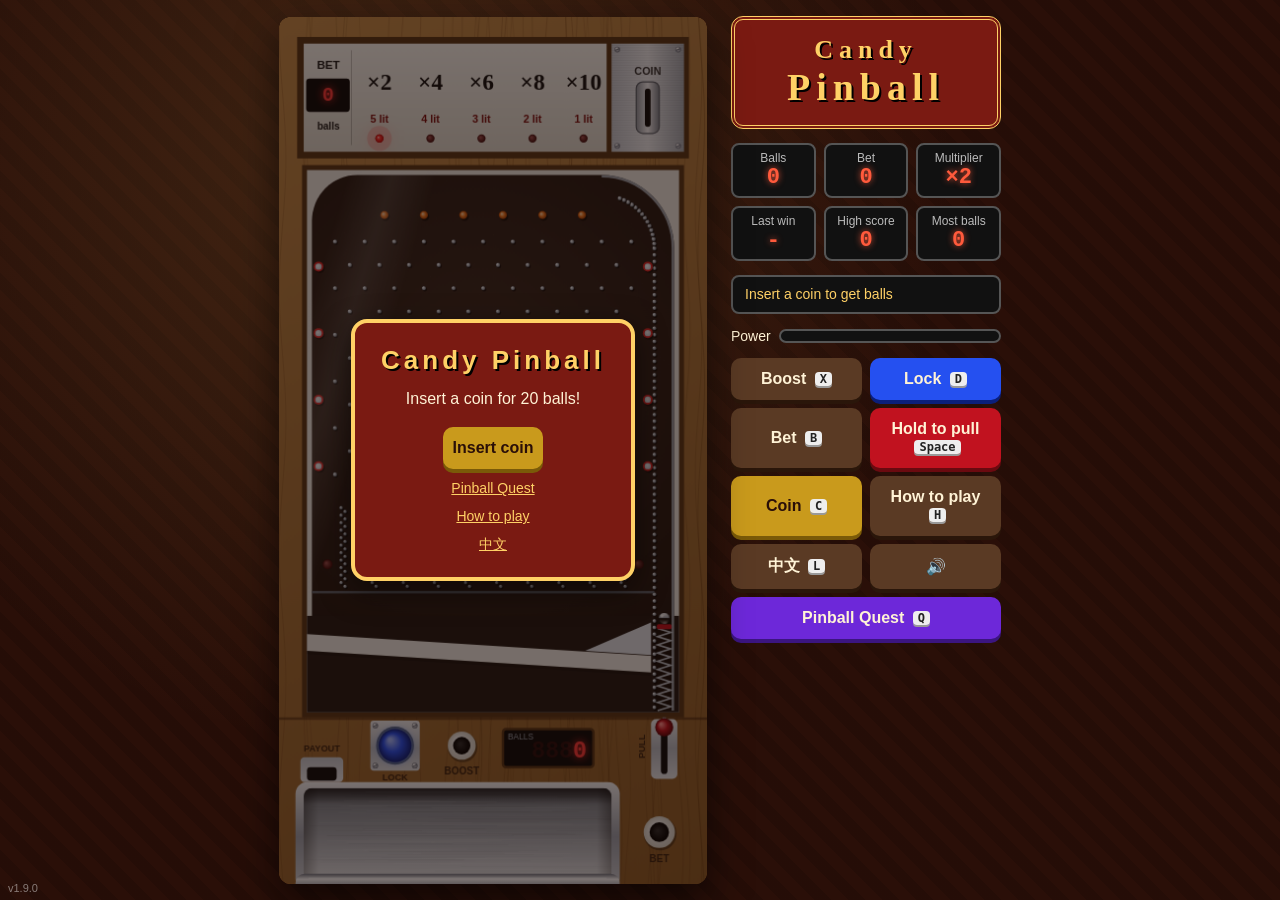
==== commit f5c2c0ad: "v1.9.0：魔法陣與強化珠、牆邊彈力柱、外傷 5 紅 3 綠、過關回合數、暴擊特效、修正卡珠 - 天賦魔法陣：燒紅、外傷各 1 個（耐久 3，每回合回滿），只有特殊珠有天賦效果 - 強化孔改成強化魔" ====
--- a/index.html
+++ b/index.html
@@ -4,7 +4,7 @@
   <meta charset="utf-8">
   <meta name="viewport" content="width=device-width, initial-scale=1, maximum-scale=1, user-scalable=no, viewport-fit=cover">
   <title>柑仔店彈珠台</title>
-  <link rel="stylesheet" href="style.css?v=1.8.0">
+  <link rel="stylesheet" href="style.css?v=1.9.0">
 </head>
 <body>
   <div class="app">
@@ -102,10 +102,11 @@
       <ol>
         <li>按「冒險」（或 <kbd>Q</kbd>）切換到大冒險模式，隨時都能切回經典模式，兩邊的彈珠分開保留。</li>
         <li>開始前自己選要挑戰哪一隻怪物（星星越多越難，打倒過的會打勾）。上方的倍率欄變成怪物螢幕，怪物下方顯示牠的 HP；落獎區下方則變成訊息螢幕，顯示目前的狀況。</li>
-        <li>每場有 50 顆彈珠，不能投幣。<strong>每回合最多投 3 顆珠</strong>，過關獎勵「投珠上限」可以提高。大冒險的倍率從 <strong>×1</strong> 起跳、亮 7 顆燈，強化孔前 2 顆各加 1 倍、少一顆燈（×3 亮 5 顆，倍率最高就是 ×3），第 3 顆起倍率和燈數都不變，改成隨機把 1 顆紅燈強化成<strong>火焰燈</strong>（最終傷害 ×1.5；紅燈都強化過，再隨機挑一顆升到第二階，變成暗紫色火焰、傷害 ×2），強化只維持這一回合；用電路板或鋁箔包飲料把燈變成補珠燈時，火焰燈會變成綠色火焰的補珠燈，補珠數也 ×1.5（第二階 ×2）；加倍後手上至少要留 1 顆投珠，所以少於 2 顆時不能再投強化孔。玩法和經典模式一樣，但<strong>投幾顆珠，彈簧上就疊幾顆鋼珠，拉一次彈簧整疊一起射出</strong>，每顆各自結算；中獎不出珠，改成對怪物造成傷害。</li>
-        <li>每隻怪物都有<strong>防禦</strong>（顯示在 HP 旁邊的盾牌數字）：實際傷害 = 倍率 − 防禦。打不破防禦就是 0 傷害，怪物還會竊笑。越後面的怪物 HP 和防禦越高，前期要打好幾回合才能打倒。</li>
-        <li>定燈後，沒亮燈的排裡會隨機多亮一顆<strong>綠色的補珠燈</strong>。鋼珠落進補珠燈不會造成傷害，改成每顆補 2 顆彈珠；這回合第一顆落進補珠燈時，還會退回投進強化孔的珠。</li>
+        <li>每場有 50 顆彈珠，不能投幣。<strong>每回合最多投 3 顆珠</strong>，過關獎勵「投珠上限」可以提高。大冒險打怪時倍率固定 <strong>×1</strong>、亮 7 顆燈。<strong>強化孔</strong>最多投 3 顆，每投 1 顆，發射道最下面的金色<strong>強化魔法陣</strong>耐久 +1；經過它的珠變成<strong>強化珠</strong>（珠外多一圈轉動的金環），落進紅燈時傷害（扣完防禦後）×1.5、落進補珠燈時補珠數 ×1.5。這回合<strong>最後一顆</strong>經過的珠會吸走強化魔法陣剩下的所有耐久，每多吸 1 層倍率再 +0.5（2 層 ×2、3 層 ×2.5，珠外的金環也變成 2、3 圈），所以投珠比強化少時不會浪費；天賦魔法陣沒有這個效果。強化魔法陣不佔「一顆珠只吃一個魔法陣」的名額，所以強化珠也可以同時是燒紅珠或外傷珠（珠的顏色是天賦的顏色，外面再加金環）。投進強化孔的珠不會退回。<strong>火焰燈</strong>（最終傷害 ×1.5；紅燈都強化過再升第二階，暗紫色火焰、×2）只能靠雷射筆（紅）、高功率雷射筆（紫）做出來；用電路板或鋁箔包飲料把燈變成補珠燈時，火焰燈會變成綠色火焰的補珠燈，補珠數也 ×1.5（第二階 ×2）。投強化孔後手上至少要留 1 顆投珠，所以少於 2 顆時不能再投強化孔。玩法和經典模式一樣，但<strong>投幾顆珠，彈簧上就疊幾顆鋼珠，拉一次彈簧整疊一起射出</strong>，每顆各自結算；中獎不出珠，改成對怪物造成傷害。</li>
+        <li>每隻怪物都有<strong>防禦</strong>（顯示在 HP 旁邊的盾牌數字）：實際傷害 = 攻擊 − 防禦。打不破防禦就是 0 傷害，怪物還會竊笑。越後面的怪物 HP 和防禦越高，前期要打好幾回合才能打倒。</li>
+        <li>定燈後，沒亮燈的排裡會隨機多亮一顆<strong>綠色的補珠燈</strong>。鋼珠落進補珠燈不會造成傷害，改成每顆補 2 顆彈珠（強化珠 ×1.5）。</li>
         <li><strong>釘子隨關卡增加</strong>：第 1 關檯面上沒有釘子，之後每過一關都會長出新釘子，到最後一關巫妖時釘陣才完整。每一關的釘陣都是固定的，而且左右對稱。自由挑戰依怪物的關卡決定釘子。</li>
+        <li><strong>彈力柱</strong>：左右牆邊各有 4 根紅白橡膠柱，貼著牆滑下來的彈珠會被彈回中間。</li>
         <li><strong>特殊釘子</strong>（打怪時才有，每關位置固定、左右成對，越後面越多）：<span style="color:#fb923c">燒紅釘</span>——碰過的彈珠落進攻擊燈、造成傷害時，怪物燃燒 +1 層（任何天賦都會燃燒，跟燒紅彈珠疊在一起）；<span style="color:#67e8f9">螺旋尖刺</span>——彈珠會被彈開並分裂成 2 顆小珠，分裂後的彈珠不會再分裂；<strong>破洞</strong>——彈珠掉進洞口就直接消失。點一下特殊釘子，訊息螢幕會顯示它的效果。</li>
         <li><strong>怪物技能</strong>（怪物螢幕名字下方顯示，點怪物螢幕看說明）：蝙蝠「吸血」這回合沒有珠造成傷害就回 5 血；蜘蛛「結網」每回合在 2 根釘子上結網；木乃伊「繃帶」每回合在兩根釘子間拉一條繃帶，最多纏住 3 顆珠（網、繃帶的第一顆碰到的珠被黏住，之後的珠會被它彈開，落珠結束後收走）；幽靈「穿透」攻擊燈的珠有 15% 被閃避；南瓜頭「南瓜燈」每回合隨機一排，進珠回 5% 血；骷髏「骨盾」每回合擋下第一顆造成傷害的珠；小惡龍「噴火」定燈後燒掉一顆燈；地獄犬「撲火」燃燒傷害減半；巫妖「魔法護盾」每一排擋下第一顆珠，每 3 回合補滿；殭屍「再生」每回合結束回 2% 血；吸血鬼「吸珠」每顆沒落進燈的珠讓牠回 2 血；石像怪「石化」血量越少越硬，剩 80%／50%／20% 以下時所有傷害減 20%／40%／60%。</li>
         <li><strong>半血狂暴</strong>：有技能的怪物 HP 掉到一半以下會狂暴（怪物發出紅光），技能變強，直到打倒為止：蜘蛛每回合 3 張網；幽靈閃避 25%；南瓜燈回 8% 血；殭屍每回合回 4%；木乃伊每回合 2 條繃帶；骷髏另外閃避 15% 攻擊燈的珠；吸血鬼每顆回 4 血；小惡龍紅燈、綠燈各燒掉 1 顆；地獄犬也會噴火燒掉 1 顆燈；巫妖每 2 回合補滿護盾。蝙蝠不會狂暴；石像怪本來就會隨血量減傷，也不會狂暴。</li>
@@ -115,8 +116,9 @@
         <li><strong>天賦</strong>：冒險模式開始前先選 1 個天賦，效果持續整趟冒險（自由挑戰沒有天賦）。按天賦旁邊的「說明」可以看效果和專屬過關獎勵。
           <ul>
             <li>合金鋼珠：每顆珠攻擊 +1（扣防禦前）、暴擊率 +15%。</li>
-            <li>燒紅彈珠：每次落進攻擊燈讓怪物燃燒 +1 層（打不破防禦也算）；每回合結束受到「層數」點無視防禦的傷害，之後層數減半，換怪物時歸零。</li>
-            <li>外傷滾珠：每回合紅燈少 1 顆、補珠燈多 1 顆，強化孔的強化先給補珠燈（補珠 ×1.5，強化兩次 ×2）；落進補珠燈時照常補珠，另外造成等於補珠數的無視防禦傷害。</li>
+            <li><strong>魔法陣</strong>：畫在發射道上，往上經過的珠會變成對應的特殊珠（換顏色）。每經過一顆珠耐久 −1，用完就碎掉，每回合開始回滿；一顆珠只會吃一個魔法陣。被搖晃機台直接放到檯面上的珠不會經過發射道。</li>
+            <li>燒紅彈珠：發射道上有 1 個燒紅魔法陣（耐久 3）。燒紅珠落進攻擊燈讓怪物燃燒 +1 層（打不破防禦也算）；每回合結束受到「層數」點無視防禦的傷害，之後層數減半，換怪物時歸零。</li>
+            <li>外傷滾珠：每回合紅燈少 2 顆、補珠燈多 2 顆，發射道上有 1 個外傷魔法陣（耐久 3），外傷珠落進補珠燈時照常補珠，另外造成等於補珠數的無視防禦傷害。</li>
           </ul>
           每個天賦另有 4 個專屬過關獎勵（卡片有橘框），只有選了該天賦才抽得到：合金鋼珠有破甲合金（無視 1 點防禦）、衝撞（每顆珠攻擊 +1，疊珠再 +1）、鎢鋼彈芯（暴擊完全無視防禦，只能拿一次）、連鎖暴擊（同一回合內每暴擊一次，這回合後面的珠攻擊 +1）；燒紅彈珠有助燃（每次命中多疊 1 層）、悶燒（燃燒後保留 2/3、3/4…）、爆燃（暴擊率 +10%，暴擊多疊 1 層）、灼熱（暴擊率 +10%，回合結束的燃燒也會暴擊，只能拿一次）；外傷滾珠有撕裂（外傷比例 +25%）、碎甲（外傷觸發時怪物防禦 −1，每回合一次）、重創（暴擊率 +10%，外傷也會暴擊，外傷暴擊 ×2，只能拿一次）、放血（暴擊率 +10%，外傷暴擊多補 1 顆珠，要先有重創）。
         </li>
@@ -159,10 +161,11 @@
       <ol>
         <li>Press <strong>Quest</strong> (or <kbd>Q</kbd>) to switch to Pinball Quest. You can switch back to Classic at any time; each mode keeps its own balls.</li>
         <li>Before each game, pick which monster to fight (more stars = harder; ones you've beaten get a check mark). The multiplier columns at the top become a monster screen, with its HP shown below it, and the area under the prize lanes becomes a message screen.</li>
-        <li>You get 50 balls per game and can't insert coins. <strong>You can bet at most 3 balls per round</strong>; the Bet Limit reward raises this. In Quest the multiplier starts at <strong>×1</strong> with 7 lights lit; the first 2 balls in the boost hole each add ×1 and turn off one light (×3 with 5 lights, the highest multiplier); from the 3rd ball on, the multiplier and lights stay the same and a random red light becomes a <strong>flame light</strong> instead (final damage ×1.5; once every red light is a flame light, a random one upgrades again to a dark purple flame for ×2). Flame lights last for this round only. If a Circuit Board or Juice Box turns lights into refill lights, flame lights become green-flame refill lights that pay ×1.5 balls (×2 when upgraded twice). You must keep at least 1 ball to bet, so you can't raise the multiplier with fewer than 2 balls. Play works the same as Classic, but <strong>every ball you bet stacks on the spring, and one pull shoots them all</strong>, and each ball scores on its own. A win pays no balls: it damages the monster instead.</li>
-        <li>Every monster has <strong>defense</strong> (the shield number next to its HP): damage = multiplier − DEF. If your attack doesn't beat its defense it deals 0 and the monster snickers. Later monsters have more HP and defense, so early fights take several rounds.</li>
-        <li>After locking, one unlit lane also gets a <strong>green refill light</strong>. Landing there deals no damage; each ball gets 2 balls back, and the first one this round also refunds the balls you put into the multiplier.</li>
+        <li>You get 50 balls per game and can't insert coins. <strong>You can bet at most 3 balls per round</strong>; the Bet Limit reward raises this. When fighting in Quest the multiplier is always <strong>×1</strong> with 7 lights lit. You can put up to 3 balls in the <strong>boost hole</strong>; each one adds 1 durability to the gold <strong>boost circle</strong> at the bottom of the launch lane. Balls that pass through it become <strong>boosted balls</strong> (a spinning gold ring around the ball): ×1.5 damage on red lights (after DEF) and ×1.5 balls on refill lights. The <strong>last</strong> ball through it each round soaks up all the durability left, +0.5 per extra layer (2 layers ×2, 3 layers ×2.5, with 2 or 3 gold rings), so betting fewer balls than your boost wastes nothing. Talent circles don't do this. The boost circle doesn't count toward the one-circle-per-ball limit, so a boosted ball can also be red-hot or grinding (the ball takes the talent color, with the gold ring on top). Balls put in the boost hole are not refunded. <strong>Flame lights</strong> (final damage ×1.5; once every red light is a flame light, one upgrades again to a dark purple flame for ×2) now only come from the Laser Pointer (red) and High-power Laser (purple). If a Circuit Board or Juice Box turns lights into refill lights, flame lights become green-flame refill lights that pay ×1.5 balls (×2 when upgraded twice). You must keep at least 1 ball to bet, so you can't use the boost hole with fewer than 2 balls. Play works the same as Classic, but <strong>every ball you bet stacks on the spring, and one pull shoots them all</strong>, and each ball scores on its own. A win pays no balls: it damages the monster instead.</li>
+        <li>Every monster has <strong>defense</strong> (the shield number next to its HP): damage = attack − DEF. If your attack doesn't beat its defense it deals 0 and the monster snickers. Later monsters have more HP and defense, so early fights take several rounds.</li>
+        <li>After locking, one unlit lane also gets a <strong>green refill light</strong>. Landing there deals no damage; each ball gets 2 balls back (×1.5 for a boosted ball).</li>
         <li><strong>Pins grow each stage</strong>: stage 1 has no pins at all, and every stage after that adds new pins until the full field returns at the last stage (the Lich). Each stage's layout is fixed and mirrored left to right. Free fight uses the pins for that monster's stage.</li>
+        <li><strong>Rubber posts</strong>: four red-and-white posts on each side wall knock balls sliding down the wall back toward the middle.</li>
         <li><strong>Special pins</strong> (monster stages only, fixed mirrored spots, more in later stages): <span style="color:#fb923c">Red-hot pin</span> — a ball that touched it adds 1 burn when it deals damage on a red light (any talent can burn; stacks with Red-hot Marble); <span style="color:#67e8f9">Spiral spike</span> — knocks the ball away and splits it into two smaller balls (split balls can't split again); <strong>Hole</strong> — a ball that drops into it simply vanishes. Tap a special pin to see what it does on the message screen.</li>
         <li><strong>Monster skills</strong> (shown under the name on the monster screen; tap the screen for details): Bat heals 5 HP if no ball deals damage in a round; Spider webs 2 pins and Mummy ties a bandage between two pins each round that holds up to 3 balls (for a web, the first ball to touch it sticks, later balls bounce off it, and it is taken when the round ends); Ghost dodges 15% of attack-light balls; Pumpkin Head turns a random lane into a pumpkin lamp each round that heals 5% HP per ball; Skeleton blocks the first damaging ball each round; Baby Dragon burns one light after you lock; Hellhound takes half burn damage; Lich wards every lane against the first ball, refilled every 3 rounds; Zombie heals 2% HP every round; Vampire heals 2 HP per ball that lands on no light; Gargoyle gets harder as it loses HP: below 80%/50%/20% HP all damage is cut by 20%/40%/60%.</li>
         <li><strong>Rage at half HP</strong>: a monster with a skill that drops to half HP or less becomes enraged (it glows red) and its skill gets stronger until it is beaten: Spider webs 3 pins; Ghost dodges 25%; the pumpkin lamp heals 8%; Zombie heals 4% per round; Mummy ties 2 bandages; Skeleton also dodges 15% of attack-light balls; Vampire heals 4 HP per ball; Baby Dragon burns 1 red and 1 green light; Hellhound also burns 1 light; Lich refills its wards every 2 rounds. The Bat never rages, and neither does the Gargoyle, which already hardens as it loses HP.</li>
@@ -172,8 +175,9 @@
         <li><strong>Talents</strong>: before an Adventure, pick 1 talent that lasts the whole run (Free fight has none). Tap Info next to a talent to see its effect and exclusive rewards.
           <ul>
             <li>Alloy Marble: +1 attack per ball (before DEF), +15% crit chance.</li>
-            <li>Red-hot Marble: each red-light hit adds 1 burn (even if DEF blocks it); at the end of every round the monster takes damage equal to its burn, ignoring DEF, then burn halves. Burn resets for each monster.</li>
-            <li>Grinding Marble: 1 fewer red light and 1 more refill light every round, and boost-hole upgrades go to refill lights first (×1.5 balls, ×2 when upgraded twice). Refill lights still pay out, and also deal damage equal to the balls refilled (ignores DEF).</li>
+            <li><strong>Magic circles</strong> sit on the launch lane; a ball passing up through one turns into that kind of special ball (it changes color). Each ball uses up 1 durability, the circle shatters when it runs out, and it refills at the start of every round. A ball takes only one circle. Balls dropped straight onto the table by Shake the Machine skip the lane.</li>
+            <li>Red-hot Marble: one red-hot magic circle (3 uses) on the launch lane. Each red-hot ball on a red light adds 1 burn (even if DEF blocks it); at the end of every round the monster takes damage equal to its burn, ignoring DEF, then burn halves. Burn resets for each monster.</li>
+            <li>Grinding Marble: 2 fewer red lights and 2 more refill lights every round. One grinding magic circle (3 uses) on the launch lane; a grinding ball on a refill light still pays out, and also deals damage equal to the balls refilled (ignores DEF).</li>
           </ul>
           Each talent also has 4 exclusive rewards (orange cards) that only show up with that talent. Alloy: Armor Breaker (ignore 1 DEF), Ram (+1 attack per ball, +1 more for stacked balls), Tungsten Core (crits ignore DEF completely; once only), Chain Crit (each crit gives the later balls this round +1 attack). Red-hot: Kindling (+1 burn per hit), Smolder (burn keeps ⅔, ¾… instead of half), Flare (+10% crit, crits add 1 more burn), Searing (+10% crit, round-end burn can crit; once only). Grinding: Rend (+25% grind damage), Shatter (grind lowers DEF by 1, once per round), Deep Wound (+10% crit, grind can crit for ×2; once only), Bloodletting (+10% crit, grind crits refill 1 more ball; needs Deep Wound).
         </li>
@@ -201,7 +205,7 @@
       <p class="records">Pinball Quest: <b data-record="advWins">0</b> wins　<b data-record="advLosses">0</b> losses</p>
       <p class="records">Adventure: best <b data-record="campaignBest">0</b> defeated in a run　<b data-record="campaignClears">0</b> full clears</p>
     </div>
-    <p class="version">v<span data-version>1.8.0</span></p>
+    <p class="version">v<span data-version>1.9.0</span></p>
     <form method="dialog"><button class="btn coin" data-i18n="close">關閉</button></form>
   </dialog>
 
@@ -249,6 +253,6 @@
     </div>
   </dialog>
 
-  <script src="game.js?v=1.8.0"></script>
+  <script src="game.js?v=1.9.0"></script>
 </body>
 </html>
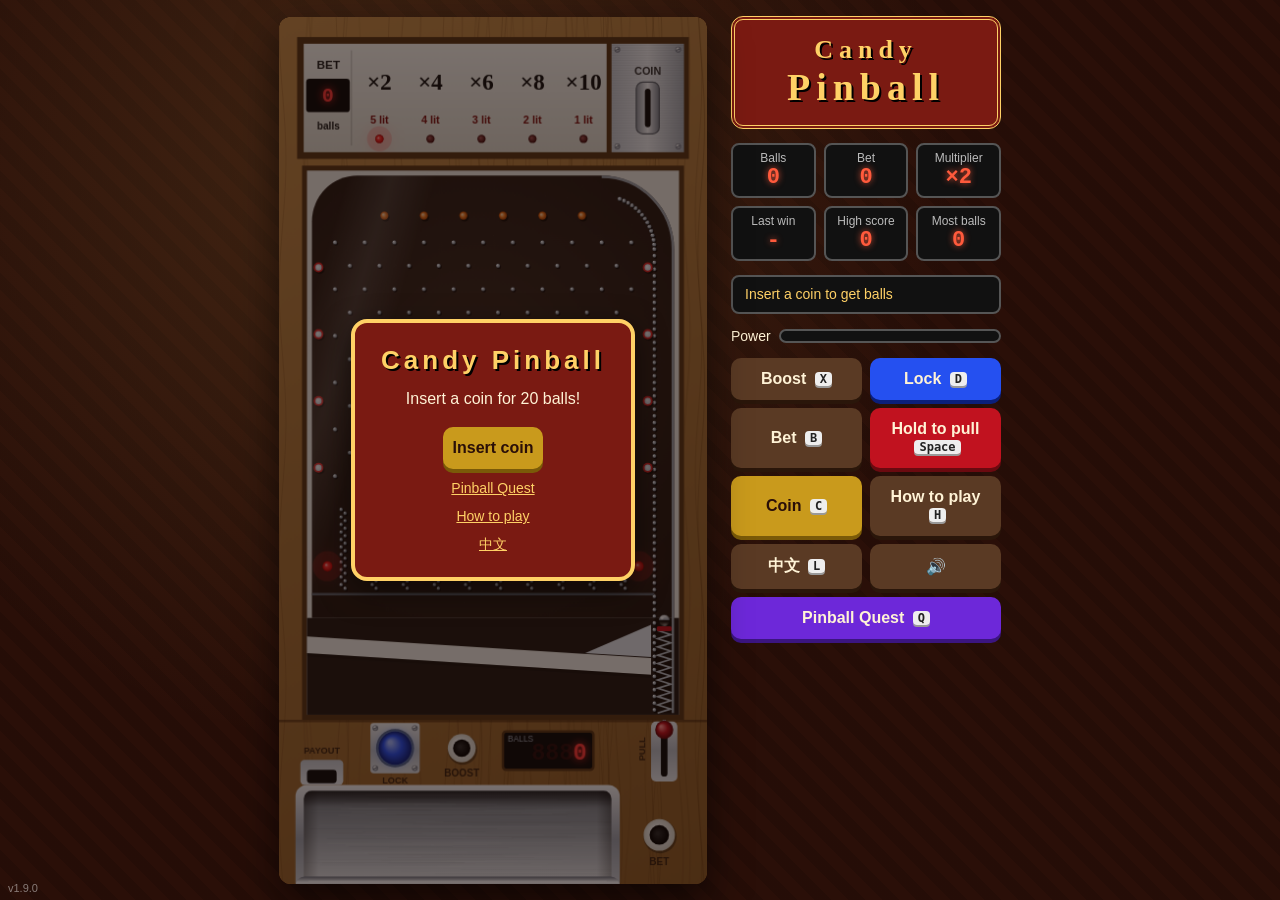
==== commit b8f6cbf4: "過關獎勵圖示與收藏庫、獎勵改名、新增鬼畫符、南瓜燈改畫 - 25 個過關獎勵各畫一個 SVG 圖示，獎勵卡片左邊顯示 - 左上角寶藏旁新增過關獎勵收藏庫（鍵盤 R）：分共用、三種天賦四區，拿過的點開看" ====
--- a/index.html
+++ b/index.html
@@ -12,6 +12,7 @@
     <header class="topbar">
       <button class="btn coin" data-action="coin" data-i18n="coin">投幣</button>
       <button class="btn icon treasure" data-action="codex" aria-label="寶藏 / Treasures"></button>
+      <button class="btn icon boons" data-action="boons" aria-label="過關獎勵 / Rewards"></button>
       <p class="msg" data-msg aria-live="polite">請投幣換彈珠</p>
       <button class="btn icon mode" data-action="mode" data-i18n="modeShort" data-i18n-adv="modeShortAdv" aria-label="切換遊戲模式 / Game mode">冒險</button>
       <button class="btn icon" data-action="lang" data-i18n="langShort" aria-label="切換語言 / Language">EN</button>
@@ -78,6 +79,7 @@
         <button class="btn stats" data-action="stats"><span data-i18n="btnStats">狀態</span> <kbd>S</kbd></button>
         <button class="btn bag" data-action="bag"><span data-i18n="btnBag">背包</span> <kbd>I</kbd></button>
         <button class="btn treasure" data-action="codex" aria-label="寶藏 / Treasures"><kbd>T</kbd></button>
+        <button class="btn boons" data-action="boons" aria-label="過關獎勵 / Rewards"><kbd>R</kbd></button>
         <button class="btn" data-action="help"><span data-i18n="howTo">玩法說明</span> <kbd>H</kbd></button>
         <button class="btn" data-action="lang"><span data-i18n="langBtn">English</span> <kbd>L</kbd></button>
         <button class="btn" data-action="mute" aria-label="切換音效 / Sound">🔊</button>
@@ -102,7 +104,7 @@
       <ol>
         <li>按「冒險」（或 <kbd>Q</kbd>）切換到大冒險模式，隨時都能切回經典模式，兩邊的彈珠分開保留。</li>
         <li>開始前自己選要挑戰哪一隻怪物（星星越多越難，打倒過的會打勾）。上方的倍率欄變成怪物螢幕，怪物下方顯示牠的 HP；落獎區下方則變成訊息螢幕，顯示目前的狀況。</li>
-        <li>每場有 50 顆彈珠，不能投幣。<strong>每回合最多投 3 顆珠</strong>，過關獎勵「投珠上限」可以提高。大冒險打怪時倍率固定 <strong>×1</strong>、亮 7 顆燈。<strong>強化孔</strong>最多投 3 顆，每投 1 顆，發射道最下面的金色<strong>強化魔法陣</strong>耐久 +1；經過它的珠變成<strong>強化珠</strong>（珠外多一圈轉動的金環），落進紅燈時傷害（扣完防禦後）×1.5、落進補珠燈時補珠數 ×1.5。這回合<strong>最後一顆</strong>經過的珠會吸走強化魔法陣剩下的所有耐久，每多吸 1 層倍率再 +0.5（2 層 ×2、3 層 ×2.5，珠外的金環也變成 2、3 圈），所以投珠比強化少時不會浪費；天賦魔法陣沒有這個效果。強化魔法陣不佔「一顆珠只吃一個魔法陣」的名額，所以強化珠也可以同時是燒紅珠或外傷珠（珠的顏色是天賦的顏色，外面再加金環）。投進強化孔的珠不會退回。<strong>火焰燈</strong>（最終傷害 ×1.5；紅燈都強化過再升第二階，暗紫色火焰、×2）只能靠雷射筆（紅）、高功率雷射筆（紫）做出來；用電路板或鋁箔包飲料把燈變成補珠燈時，火焰燈會變成綠色火焰的補珠燈，補珠數也 ×1.5（第二階 ×2）。投強化孔後手上至少要留 1 顆投珠，所以少於 2 顆時不能再投強化孔。玩法和經典模式一樣，但<strong>投幾顆珠，彈簧上就疊幾顆鋼珠，拉一次彈簧整疊一起射出</strong>，每顆各自結算；中獎不出珠，改成對怪物造成傷害。</li>
+        <li>每場有 50 顆彈珠，不能投幣。<strong>每回合最多投 3 顆珠</strong>，過關獎勵「投珠」可以提高。大冒險打怪時倍率固定 <strong>×1</strong>、亮 7 顆燈。<strong>強化孔</strong>最多投 3 顆，每投 1 顆，發射道最下面的金色<strong>強化魔法陣</strong>耐久 +1；經過它的珠變成<strong>強化珠</strong>（珠外多一圈轉動的金環），落進紅燈時傷害（扣完防禦後）×1.5、落進補珠燈時補珠數 ×1.5。這回合<strong>最後一顆</strong>經過的珠會吸走強化魔法陣剩下的所有耐久，每多吸 1 層倍率再 +0.5（2 層 ×2、3 層 ×2.5，珠外的金環也變成 2、3 圈），所以投珠比強化少時不會浪費；天賦魔法陣沒有這個效果。強化魔法陣不佔「一顆珠只吃一個魔法陣」的名額，所以強化珠也可以同時是燒紅珠或外傷珠（珠的顏色是天賦的顏色，外面再加金環）。投進強化孔的珠不會退回。<strong>火焰燈</strong>（最終傷害 ×1.5；紅燈都強化過再升第二階，暗紫色火焰、×2）只能靠雷射筆（紅）、高功率雷射筆（紫）做出來；用電路板或鋁箔包飲料把燈變成補珠燈時，火焰燈會變成綠色火焰的補珠燈，補珠數也 ×1.5（第二階 ×2）。投強化孔後手上至少要留 1 顆投珠，所以少於 2 顆時不能再投強化孔。玩法和經典模式一樣，但<strong>投幾顆珠，彈簧上就疊幾顆鋼珠，拉一次彈簧整疊一起射出</strong>，每顆各自結算；中獎不出珠，改成對怪物造成傷害。</li>
         <li>每隻怪物都有<strong>防禦</strong>（顯示在 HP 旁邊的盾牌數字）：實際傷害 = 攻擊 − 防禦。打不破防禦就是 0 傷害，怪物還會竊笑。越後面的怪物 HP 和防禦越高，前期要打好幾回合才能打倒。</li>
         <li>定燈後，沒亮燈的排裡會隨機多亮一顆<strong>綠色的補珠燈</strong>。鋼珠落進補珠燈不會造成傷害，改成每顆補 2 顆彈珠（強化珠 ×1.5）。</li>
         <li><strong>釘子隨關卡增加</strong>：第 1 關檯面上沒有釘子，之後每過一關都會長出新釘子，到最後一關巫妖時釘陣才完整。每一關的釘陣都是固定的，而且左右對稱。自由挑戰依怪物的關卡決定釘子。</li>
@@ -120,7 +122,7 @@
             <li>燒紅彈珠：發射道上有 1 個燒紅魔法陣（耐久 3）。燒紅珠落進攻擊燈讓怪物燃燒 +1 層（打不破防禦也算）；每回合結束受到「層數」點無視防禦的傷害，之後層數減半，換怪物時歸零。</li>
             <li>外傷滾珠：每回合紅燈少 2 顆、補珠燈多 2 顆，發射道上有 1 個外傷魔法陣（耐久 3），外傷珠落進補珠燈時照常補珠，另外造成等於補珠數的無視防禦傷害。</li>
           </ul>
-          每個天賦另有 4 個專屬過關獎勵（卡片有橘框），只有選了該天賦才抽得到：合金鋼珠有破甲合金（無視 1 點防禦）、衝撞（每顆珠攻擊 +1，疊珠再 +1）、鎢鋼彈芯（暴擊完全無視防禦，只能拿一次）、連鎖暴擊（同一回合內每暴擊一次，這回合後面的珠攻擊 +1）；燒紅彈珠有助燃（每次命中多疊 1 層）、悶燒（燃燒後保留 2/3、3/4…）、爆燃（暴擊率 +10%，暴擊多疊 1 層）、灼熱（暴擊率 +10%，回合結束的燃燒也會暴擊，只能拿一次）；外傷滾珠有撕裂（外傷比例 +25%）、碎甲（外傷觸發時怪物防禦 −1，每回合一次）、重創（暴擊率 +10%，外傷也會暴擊，外傷暴擊 ×2，只能拿一次）、放血（暴擊率 +10%，外傷暴擊多補 1 顆珠，要先有重創）。
+          每個天賦另有 4 個專屬過關獎勵（卡片有橘框），只有選了該天賦才抽得到：合金鋼珠有破甲（攻擊時無視 1 點防禦）、鎢鋼（獨特的，暴擊時完全無視防禦）、連鎖（同一回合內每暴擊一次，後續的彈珠攻擊 +1）、衝撞（彈珠攻擊 +1，疊珠再 +1）；燒紅彈珠有助燃（燃燒 +1）、悶燒（獨特的，回合結束時減少的燃燒減少 50%）、爆燃（暴擊率 +10%；暴擊時燃燒 +1）、灼熱（獨特的，暴擊率 +10%；燃燒傷害也會暴擊）；外傷滾珠有撕裂（外傷 +25%）、碎甲（每回合 1 次，外傷時怪物防禦 −1）、重創（獨特的，暴擊率 +10%；外傷傷害也會暴擊，外傷暴擊倍率 200%）、放血（暴擊率 +10%；外傷暴擊時補珠 +1，要先有重創）。
         </li>
         <li><strong>闖關紀錄</strong>：選天賦的畫面下面有「闖關紀錄」按鈕，可以看每個天賦的挑戰次數、最遠打到第幾隻、最少回合通關、通關最多剩珠、單回合最大傷害與補珠、單顆彈珠最大傷害與補珠，以及最近 10 次冒險的回合數、最後持有彈珠、總共花費彈珠、單回合最大傷害、單回合最大補珠、單顆彈珠最大傷害、單顆彈珠最大補珠。</li>
         <li><strong>等級</strong>：從 Lv1 開始，每打倒一隻怪物升 1 級。每升一級，之後的過關補珠多 2 顆（第 1 關後補 15、第 2 關後 17…）；每 2 級每顆珠攻擊 +1（扣防禦前）。自由挑戰會當作前面的怪物都打過，等級照算。目前等級顯示在螢幕右上角和狀態面板。</li>
@@ -134,13 +136,13 @@
       <h3>過關獎勵與暴擊</h3>
       <ol>
         <li>冒險模式每打倒一隻怪物（最後一隻除外），會從獎勵池隨機抽 3 樣讓你選 1 樣，效果持續整個冒險、可以疊加。不滿意可以重骰：每次先送 1 次免費重骰（稀有道具「好運骰子」每顆再多 1 次），用完才花彈珠，第 1 次 1 顆，之後每次多 1 顆。每張卡片會顯示「目前 → 拿了之後」的數值，也可以按「查看數值」看全部數值。</li>
-        <li>獎勵包含：投珠上限 +2、彈珠 +10、每珠增傷、基礎倍率 +1、攻擊燈數 +1（只能拿一次）、穿透傷害、加重彈珠、拔 5 根釘子（特殊釘子不受影響）、補珠加量（最多拿兩次）、補珠燈數（只能拿一次）、寶箱升級、暴擊率、暴擊傷害。</li>
+        <li>獎勵包含：補給（持有彈珠數 +10）、強化（彈珠攻擊 +1）、倍化（彈珠基礎攻擊 +100%）、紅燈（每回合攻擊燈 +1）、穿透（破防時 +1 真實傷害）、加重（減少彈跳幅度 50%）、拔釘子（一般釘子減少 5 根）、補珠強化（補珠量 +1，最多兩次）、綠燈（每回合補珠燈 +1）、好運（寶箱關卡的稀有燈 +1、一般燈 −1）、暴擊率（+20%）、暴擊傷害（倍率 +50%）、投珠（發射上限 +2）。寫著「獨特的」的獎勵只能拿一次。</li>
         <li>命中紅燈時有機會<strong>暴擊</strong>：基礎暴擊機率 5%、暴擊傷害 150%，可以靠過關獎勵提升。</li>
         <li>新的冒險開始時，過關獎勵會全部清空。</li>
         <li>冒險模式的進度會自動存在瀏覽器：玩到一半關掉頁面，下次打開可以選「繼續冒險」接著玩，或「重新開始」。回合打到一半關掉時，還沒發射的珠會退回，已經在檯面上的珠算用掉。</li>
       </ol>
       <h3>鍵盤</h3>
-      <p class="keys"><kbd>X</kbd> 強化孔　<kbd>D</kbd> 定燈　<kbd>B</kbd> 投珠孔　<kbd>Space</kbd> 拉彈簧　<kbd>C</kbd> 投幣　<kbd>Q</kbd> 切換模式　<kbd>S</kbd> 狀態　<kbd>I</kbd> 背包　<kbd>T</kbd> 寶藏　<kbd>L</kbd> 語言　<kbd>M</kbd> 靜音　<kbd>H</kbd> 說明</p>
+      <p class="keys"><kbd>X</kbd> 強化孔　<kbd>D</kbd> 定燈　<kbd>B</kbd> 投珠孔　<kbd>Space</kbd> 拉彈簧　<kbd>C</kbd> 投幣　<kbd>Q</kbd> 切換模式　<kbd>S</kbd> 狀態　<kbd>I</kbd> 背包　<kbd>T</kbd> 寶藏　<kbd>R</kbd> 過關獎勵　<kbd>L</kbd> 語言　<kbd>M</kbd> 靜音　<kbd>H</kbd> 說明</p>
       <h3>我的紀錄</h3>
       <p class="records">最高分（單局最高得珠）<b data-record="bestWin">0</b>　最多持珠 <b data-record="best">0</b></p>
       <p class="records">大冒險：勝 <b data-record="advWins">0</b> 場　敗 <b data-record="advLosses">0</b> 場</p>
@@ -161,7 +163,7 @@
       <ol>
         <li>Press <strong>Quest</strong> (or <kbd>Q</kbd>) to switch to Pinball Quest. You can switch back to Classic at any time; each mode keeps its own balls.</li>
         <li>Before each game, pick which monster to fight (more stars = harder; ones you've beaten get a check mark). The multiplier columns at the top become a monster screen, with its HP shown below it, and the area under the prize lanes becomes a message screen.</li>
-        <li>You get 50 balls per game and can't insert coins. <strong>You can bet at most 3 balls per round</strong>; the Bet Limit reward raises this. When fighting in Quest the multiplier is always <strong>×1</strong> with 7 lights lit. You can put up to 3 balls in the <strong>boost hole</strong>; each one adds 1 durability to the gold <strong>boost circle</strong> at the bottom of the launch lane. Balls that pass through it become <strong>boosted balls</strong> (a spinning gold ring around the ball): ×1.5 damage on red lights (after DEF) and ×1.5 balls on refill lights. The <strong>last</strong> ball through it each round soaks up all the durability left, +0.5 per extra layer (2 layers ×2, 3 layers ×2.5, with 2 or 3 gold rings), so betting fewer balls than your boost wastes nothing. Talent circles don't do this. The boost circle doesn't count toward the one-circle-per-ball limit, so a boosted ball can also be red-hot or grinding (the ball takes the talent color, with the gold ring on top). Balls put in the boost hole are not refunded. <strong>Flame lights</strong> (final damage ×1.5; once every red light is a flame light, one upgrades again to a dark purple flame for ×2) now only come from the Laser Pointer (red) and High-power Laser (purple). If a Circuit Board or Juice Box turns lights into refill lights, flame lights become green-flame refill lights that pay ×1.5 balls (×2 when upgraded twice). You must keep at least 1 ball to bet, so you can't use the boost hole with fewer than 2 balls. Play works the same as Classic, but <strong>every ball you bet stacks on the spring, and one pull shoots them all</strong>, and each ball scores on its own. A win pays no balls: it damages the monster instead.</li>
+        <li>You get 50 balls per game and can't insert coins. <strong>You can bet at most 3 balls per round</strong>; the More Balls reward raises this. When fighting in Quest the multiplier is always <strong>×1</strong> with 7 lights lit. You can put up to 3 balls in the <strong>boost hole</strong>; each one adds 1 durability to the gold <strong>boost circle</strong> at the bottom of the launch lane. Balls that pass through it become <strong>boosted balls</strong> (a spinning gold ring around the ball): ×1.5 damage on red lights (after DEF) and ×1.5 balls on refill lights. The <strong>last</strong> ball through it each round soaks up all the durability left, +0.5 per extra layer (2 layers ×2, 3 layers ×2.5, with 2 or 3 gold rings), so betting fewer balls than your boost wastes nothing. Talent circles don't do this. The boost circle doesn't count toward the one-circle-per-ball limit, so a boosted ball can also be red-hot or grinding (the ball takes the talent color, with the gold ring on top). Balls put in the boost hole are not refunded. <strong>Flame lights</strong> (final damage ×1.5; once every red light is a flame light, one upgrades again to a dark purple flame for ×2) now only come from the Laser Pointer (red) and High-power Laser (purple). If a Circuit Board or Juice Box turns lights into refill lights, flame lights become green-flame refill lights that pay ×1.5 balls (×2 when upgraded twice). You must keep at least 1 ball to bet, so you can't use the boost hole with fewer than 2 balls. Play works the same as Classic, but <strong>every ball you bet stacks on the spring, and one pull shoots them all</strong>, and each ball scores on its own. A win pays no balls: it damages the monster instead.</li>
         <li>Every monster has <strong>defense</strong> (the shield number next to its HP): damage = attack − DEF. If your attack doesn't beat its defense it deals 0 and the monster snickers. Later monsters have more HP and defense, so early fights take several rounds.</li>
         <li>After locking, one unlit lane also gets a <strong>green refill light</strong>. Landing there deals no damage; each ball gets 2 balls back (×1.5 for a boosted ball).</li>
         <li><strong>Pins grow each stage</strong>: stage 1 has no pins at all, and every stage after that adds new pins until the full field returns at the last stage (the Lich). Each stage's layout is fixed and mirrored left to right. Free fight uses the pins for that monster's stage.</li>
@@ -179,7 +181,7 @@
             <li>Red-hot Marble: one red-hot magic circle (3 uses) on the launch lane. Each red-hot ball on a red light adds 1 burn (even if DEF blocks it); at the end of every round the monster takes damage equal to its burn, ignoring DEF, then burn halves. Burn resets for each monster.</li>
             <li>Grinding Marble: 2 fewer red lights and 2 more refill lights every round. One grinding magic circle (3 uses) on the launch lane; a grinding ball on a refill light still pays out, and also deals damage equal to the balls refilled (ignores DEF).</li>
           </ul>
-          Each talent also has 4 exclusive rewards (orange cards) that only show up with that talent. Alloy: Armor Breaker (ignore 1 DEF), Ram (+1 attack per ball, +1 more for stacked balls), Tungsten Core (crits ignore DEF completely; once only), Chain Crit (each crit gives the later balls this round +1 attack). Red-hot: Kindling (+1 burn per hit), Smolder (burn keeps ⅔, ¾… instead of half), Flare (+10% crit, crits add 1 more burn), Searing (+10% crit, round-end burn can crit; once only). Grinding: Rend (+25% grind damage), Shatter (grind lowers DEF by 1, once per round), Deep Wound (+10% crit, grind can crit for ×2; once only), Bloodletting (+10% crit, grind crits refill 1 more ball; needs Deep Wound).
+          Each talent also has 4 exclusive rewards (orange cards) that only show up with that talent. Alloy: Breach (attacks ignore 1 DEF), Tungsten (unique; crits ignore DEF completely), Chain (each crit this round gives the later balls +1 attack), Ram (ball attack +1, +1 more when stacked). Red-hot: Kindle (burn +1), Smolder (unique; burn lost at round end −50%), Flare (+10% crit; crits add +1 burn), Searing (unique; +10% crit; burn damage can crit). Grinding: Rend (grind +25%), Shatter (once per round, grind lowers DEF by 1), Deep Wound (unique; +10% crit; grind can crit with a 200% multiplier), Bloodletting (+10% crit; grind crits refill +1 ball; needs Deep Wound).
         </li>
         <li><strong>Run records</strong>: tap "Run records" under the talents to see, for each talent, your number of runs, furthest stage, fewest rounds for a clear, most balls left after a clear, best single-round damage and refill, best single-ball damage and refill, plus your last 10 runs (rounds used, balls left, balls spent, best round damage and refill, best single-ball damage and refill).</li>
         <li><strong>Levels</strong>: you start at Lv1 and gain a level for every monster you defeat. Each level adds 2 balls to later stage bonuses (15 after stage 1, 17 after stage 2…), and every 2 levels give +1 attack per ball (before DEF). Free fight counts the earlier monsters as defeated. Your level is shown top-right on the screen and in the stats panel.</li>
@@ -193,13 +195,13 @@
       <h3>Stage rewards and crits</h3>
       <ol>
         <li>In Adventure, every monster you beat (except the last) offers 3 random rewards; pick 1. Rewards last for the whole adventure and stack. You get 1 free reroll each time (each Lucky Dice, a rare item, adds 1 more); after that, rerolls cost balls: 1 the first time, then 1 more each time. Each card shows your current value and the value after picking it, and "View stats" opens the full stats panel.</li>
-        <li>Rewards: +2 bet limit, +10 balls, per-ball damage, +1 base multiplier, +1 red light (once only), piercing damage, heavier marble, 5 fewer pins (special pins stay), bigger refills (twice at most), more refill lights (once only), better chests, crit rate, crit damage.</li>
+        <li>Rewards: Supply (+10 balls), Power (ball attack +1), Double (ball base attack +100%), Red Light (+1 attack light every round), Pierce (+1 true damage when you break DEF), Weight (bounces 50% less), Pluck (5 fewer normal pins), Refill+ (refill amount +1, twice at most), Green Light (+1 refill light every round), Lucky (chest stages: rare lights +1, common lights −1), Crit Rate (+20%), Crit Damage (multiplier +50%), More Balls (shot limit +2). Rewards marked Unique can only be taken once.</li>
         <li>Hits on red lights can <strong>crit</strong>: base crit chance 5% and crit damage 150%, raised by rewards.</li>
         <li>Rewards reset when a new adventure starts.</li>
         <li>Adventure progress is saved in your browser automatically. Close the page mid-run and next time you can pick Continue or Start over. Closing mid-round refunds balls not yet fired; balls already on the board are spent.</li>
       </ol>
       <h3>Keyboard</h3>
-      <p class="keys"><kbd>X</kbd> Boost hole　<kbd>D</kbd> Lock　<kbd>B</kbd> Bet　<kbd>Space</kbd> Pull　<kbd>C</kbd> Coin　<kbd>Q</kbd> Switch mode　<kbd>S</kbd> Stats　<kbd>I</kbd> Backpack　<kbd>T</kbd> Treasures　<kbd>L</kbd> Language　<kbd>M</kbd> Mute　<kbd>H</kbd> Help</p>
+      <p class="keys"><kbd>X</kbd> Boost hole　<kbd>D</kbd> Lock　<kbd>B</kbd> Bet　<kbd>Space</kbd> Pull　<kbd>C</kbd> Coin　<kbd>Q</kbd> Switch mode　<kbd>S</kbd> Stats　<kbd>I</kbd> Backpack　<kbd>T</kbd> Treasures　<kbd>R</kbd> Rewards　<kbd>L</kbd> Language　<kbd>M</kbd> Mute　<kbd>H</kbd> Help</p>
       <h3>My records</h3>
       <p class="records">High score (best single win) <b data-record="bestWin">0</b>　Most balls held <b data-record="best">0</b></p>
       <p class="records">Pinball Quest: <b data-record="advWins">0</b> wins　<b data-record="advLosses">0</b> losses</p>
@@ -213,6 +215,14 @@
     <h2 data-i18n="bagTitle">背包</h2>
     <p id="bag-note" class="bag-note"></p>
     <ul id="bag-list" class="bag-list"></ul>
+    <form method="dialog"><button class="btn coin" data-i18n="close">關閉</button></form>
+  </dialog>
+
+  <dialog id="boons" class="help codex">
+    <h2 data-i18n="boonsTitle">過關獎勵</h2>
+    <p id="boons-note" class="bag-note"></p>
+    <div id="boons-grid"></div>
+    <div id="boons-detail" class="codex-detail" hidden></div>
     <form method="dialog"><button class="btn coin" data-i18n="close">關閉</button></form>
   </dialog>
 
--- a/style.css
+++ b/style.css
@@ -353,8 +353,10 @@
 body[data-mode="adv"] [data-action="coin"] { display: none; }
 body:not([data-mode="adv"]) [data-action="bag"],
 body:not([data-mode="adv"]) [data-action="stats"],
-body:not([data-mode="adv"]) [data-action="codex"] { display: none; }
+body:not([data-mode="adv"]) [data-action="codex"],
+body:not([data-mode="adv"]) [data-action="boons"] { display: none; }
 .btn.treasure { background: #b45309; box-shadow: 0 4px 0 #6b2f05; display: inline-flex; align-items: center; justify-content: center; gap: 6px; }
+.btn.boons { background: #6d28d9; box-shadow: 0 4px 0 #3b0f7a; display: inline-flex; align-items: center; justify-content: center; gap: 6px; }
 .btn.bag { background: #8a5a2b; box-shadow: 0 4px 0 #4a2c12; }
 .btn.stats { background: #2c5282; box-shadow: 0 4px 0 #16304f; }
 .btn kbd { margin-left: 4px; vertical-align: 1px; }
@@ -488,6 +490,13 @@
 .rw-loot-head { display: flex; align-items: center; gap: 8px; }
 .rw-loot-head canvas { flex-shrink: 0; }
 .rw-card .rw-stat { font-size: 13px; font-style: normal; color: #86efac; }
+.rw-card.rw-iconed { flex-direction: row; align-items: center; gap: 10px; }
+.rw-text { display: flex; flex-direction: column; gap: 2px; min-width: 0; }
+.boon-icon { flex-shrink: 0; display: inline-flex; line-height: 0; }
+.help .boon-now { color: #86efac; font-size: 13px; }
+.codex-cell { position: relative; }
+.boon-have { position: absolute; top: 3px; right: 5px; font-style: normal; font-weight: bold; font-size: 12px; color: #86efac; }
+#boons-grid[hidden] { display: none; }
 .rw-bar { display: flex; justify-content: center; gap: 10px; flex-wrap: wrap; }
 .rw-reroll { justify-self: center; padding: 8px 20px; font-size: 14px; }
 .rw-talent-row { display: grid; grid-template-columns: 1fr auto; gap: 6px; }
@@ -573,7 +582,8 @@
 
   /* 大冒險：訊息改在機台的訊息螢幕顯示，上方列換成寶藏按鈕 */
   body[data-mode="adv"] .topbar .msg { display: none; }
-  .topbar .btn.treasure { margin-right: auto; box-shadow: 0 3px 0 #6b2f05; }
+  .topbar .btn.treasure { box-shadow: 0 3px 0 #6b2f05; }
+  .topbar .btn.boons { margin-right: auto; box-shadow: 0 3px 0 #3b0f7a; }
 
   .stage { flex: 1 1 auto; width: 100%; }
   .panel { display: none; }
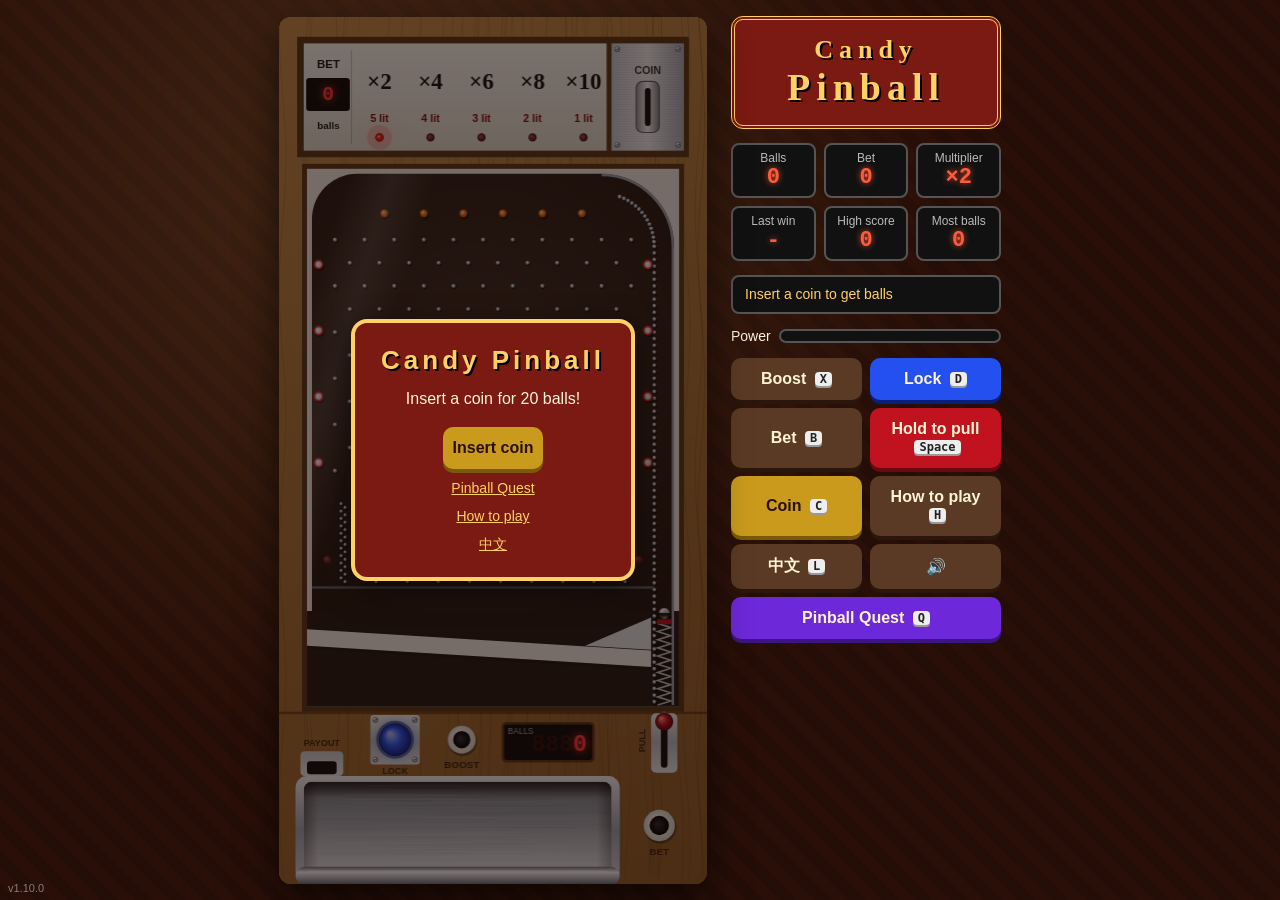
==== commit 565888f6: "v1.10.0：過關獎勵收藏庫與圖示、鬼畫符、獎勵改名、南瓜燈重畫 Co-Authored-By: Claude Opus 5.5 <noreply@anthropic.com>" ====
--- a/index.html
+++ b/index.html
@@ -4,7 +4,7 @@
   <meta charset="utf-8">
   <meta name="viewport" content="width=device-width, initial-scale=1, maximum-scale=1, user-scalable=no, viewport-fit=cover">
   <title>柑仔店彈珠台</title>
-  <link rel="stylesheet" href="style.css?v=1.9.0">
+  <link rel="stylesheet" href="style.css?v=1.10.0">
 </head>
 <body>
   <div class="app">
@@ -207,7 +207,7 @@
       <p class="records">Pinball Quest: <b data-record="advWins">0</b> wins　<b data-record="advLosses">0</b> losses</p>
       <p class="records">Adventure: best <b data-record="campaignBest">0</b> defeated in a run　<b data-record="campaignClears">0</b> full clears</p>
     </div>
-    <p class="version">v<span data-version>1.9.0</span></p>
+    <p class="version">v<span data-version>1.10.0</span></p>
     <form method="dialog"><button class="btn coin" data-i18n="close">關閉</button></form>
   </dialog>
 
@@ -263,6 +263,6 @@
     </div>
   </dialog>
 
-  <script src="game.js?v=1.9.0"></script>
+  <script src="game.js?v=1.10.0"></script>
 </body>
 </html>
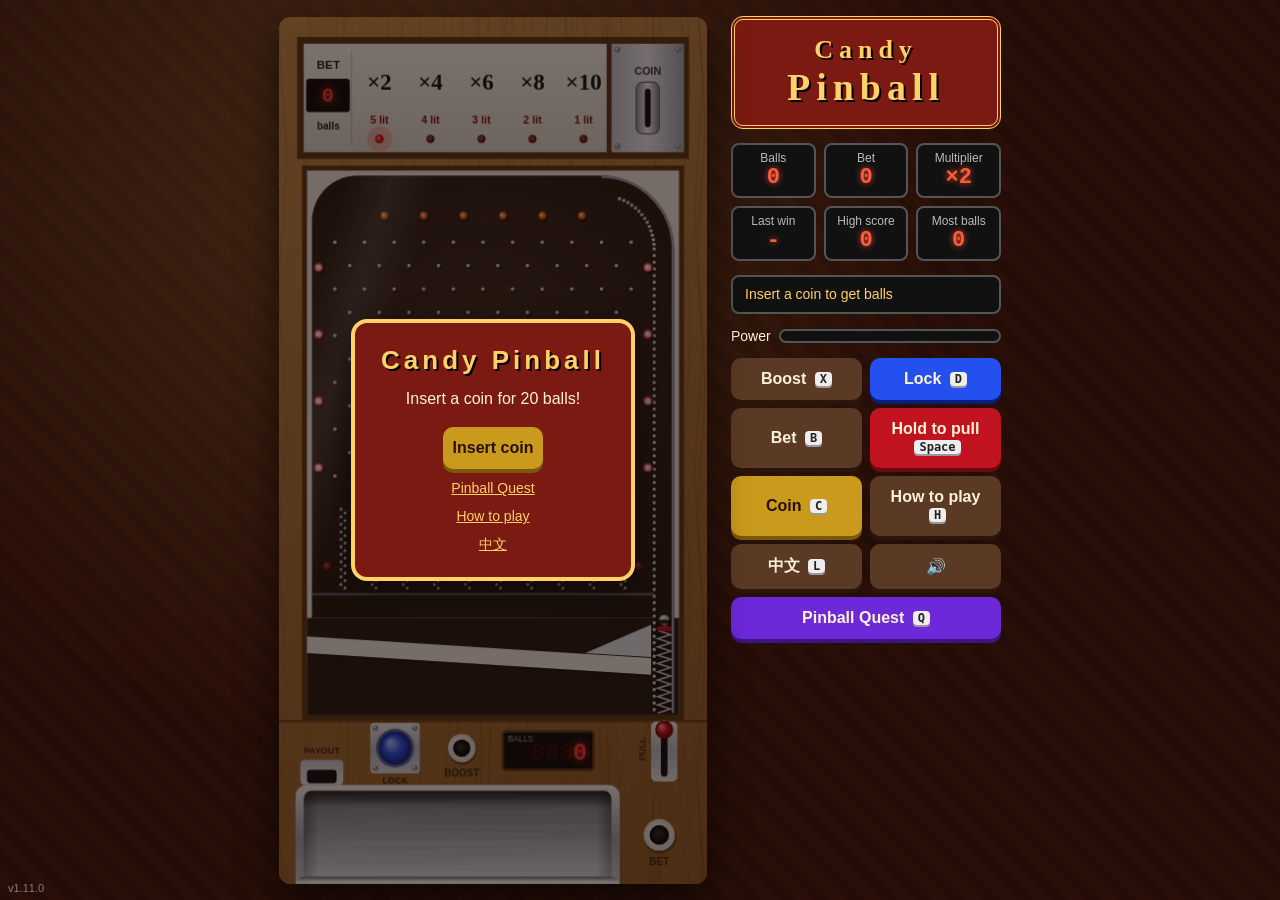
==== commit 9132682a: "v1.11.0：冒險地圖、隨機事件、菁英、裝備系統、重力毒蠍 - 冒險模式改成選路線的 14 層地圖（遭遇魔物、菁英、寶箱、事件、魔王），選站後彈珠滾到下一站 - 新增隨機事件（勇者祭壇、神秘賭徒、受" ====
--- a/index.html
+++ b/index.html
@@ -4,7 +4,7 @@
   <meta charset="utf-8">
   <meta name="viewport" content="width=device-width, initial-scale=1, maximum-scale=1, user-scalable=no, viewport-fit=cover">
   <title>柑仔店彈珠台</title>
-  <link rel="stylesheet" href="style.css?v=1.10.0">
+  <link rel="stylesheet" href="style.css?v=1.11.0">
 </head>
 <body>
   <div class="app">
@@ -109,12 +109,12 @@
         <li>定燈後，沒亮燈的排裡會隨機多亮一顆<strong>綠色的補珠燈</strong>。鋼珠落進補珠燈不會造成傷害，改成每顆補 2 顆彈珠（強化珠 ×1.5）。</li>
         <li><strong>釘子隨關卡增加</strong>：第 1 關檯面上沒有釘子，之後每過一關都會長出新釘子，到最後一關巫妖時釘陣才完整。每一關的釘陣都是固定的，而且左右對稱。自由挑戰依怪物的關卡決定釘子。</li>
         <li><strong>彈力柱</strong>：左右牆邊各有 4 根紅白橡膠柱，貼著牆滑下來的彈珠會被彈回中間。</li>
-        <li><strong>特殊釘子</strong>（打怪時才有，每關位置固定、左右成對，越後面越多）：<span style="color:#fb923c">燒紅釘</span>——碰過的彈珠落進攻擊燈、造成傷害時，怪物燃燒 +1 層（任何天賦都會燃燒，跟燒紅彈珠疊在一起）；<span style="color:#67e8f9">螺旋尖刺</span>——彈珠會被彈開並分裂成 2 顆小珠，分裂後的彈珠不會再分裂；<strong>破洞</strong>——彈珠掉進洞口就直接消失。點一下特殊釘子，訊息螢幕會顯示它的效果。</li>
-        <li><strong>怪物技能</strong>（怪物螢幕名字下方顯示，點怪物螢幕看說明）：蝙蝠「吸血」這回合沒有珠造成傷害就回 5 血；蜘蛛「結網」每回合在 2 根釘子上結網；木乃伊「繃帶」每回合在兩根釘子間拉一條繃帶，最多纏住 3 顆珠（網、繃帶的第一顆碰到的珠被黏住，之後的珠會被它彈開，落珠結束後收走）；幽靈「穿透」攻擊燈的珠有 15% 被閃避；南瓜頭「南瓜燈」每回合隨機一排，進珠回 5% 血；骷髏「骨盾」每回合擋下第一顆造成傷害的珠；小惡龍「噴火」定燈後燒掉一顆燈；地獄犬「撲火」燃燒傷害減半；巫妖「魔法護盾」每一排擋下第一顆珠，每 3 回合補滿；殭屍「再生」每回合結束回 2% 血；吸血鬼「吸珠」每顆沒落進燈的珠讓牠回 2 血；石像怪「石化」血量越少越硬，剩 80%／50%／20% 以下時所有傷害減 20%／40%／60%。</li>
-        <li><strong>半血狂暴</strong>：有技能的怪物 HP 掉到一半以下會狂暴（怪物發出紅光），技能變強，直到打倒為止：蜘蛛每回合 3 張網；幽靈閃避 25%；南瓜燈回 8% 血；殭屍每回合回 4%；木乃伊每回合 2 條繃帶；骷髏另外閃避 15% 攻擊燈的珠；吸血鬼每顆回 4 血；小惡龍紅燈、綠燈各燒掉 1 顆；地獄犬也會噴火燒掉 1 顆燈；巫妖每 2 回合補滿護盾。蝙蝠不會狂暴；石像怪本來就會隨血量減傷，也不會狂暴。</li>
+        <li><strong>特殊釘子</strong>（打怪時才有，每關位置固定、左右成對，越後面越多）：<span style="color:#fb923c">燒紅釘</span>——碰過的彈珠落進攻擊燈、造成傷害時，怪物燃燒 +1 層（任何天賦都會燃燒，跟燒紅彈珠疊在一起）；<span style="color:#67e8f9">螺旋尖刺</span>——彈珠會被彈開並分裂成 2 顆小珠，分裂後的彈珠不會再分裂；<strong>破洞</strong>——彈珠掉進洞口就直接消失，但吃了一顆珠後洞就被填住，這回合後面的珠會直接滾過去，下一回合才清空。點一下特殊釘子，訊息螢幕會顯示它的效果。</li>
+        <li><strong>怪物技能</strong>（怪物螢幕名字下方顯示，點怪物螢幕看說明）：蝙蝠「吸血」這回合沒有珠造成傷害就回 5 血；蜘蛛「結網」每回合在 2 根釘子上結網；木乃伊「繃帶」每回合在兩根釘子間拉一條繃帶，最多纏住 3 顆珠（網、繃帶的第一顆碰到的珠被黏住，之後的珠會被它彈開，落珠結束後收走）；幽靈「穿透」攻擊燈的珠有 15% 被閃避；南瓜頭「南瓜燈」每回合隨機一排，進珠回 5% 血；骷髏「骨盾」可以抵擋 10 點彈珠傷害，每 2 回合恢復耐久；重力毒蠍（沙漠）「重力」這一關彈珠重量最重（跟「加重」拉滿一樣），撞到東西幾乎不彈；小惡龍「噴火」定燈後燒掉一顆燈；地獄犬「撲火」燃燒傷害減半；巫妖「魔法護盾」每一排擋下第一顆珠，每 3 回合補滿；殭屍「再生」每回合結束回 2% 血；吸血鬼「吸珠」每顆沒落進燈的珠讓牠回 2 血；石像怪「石化」血量越少越硬，剩 80%／50%／20% 以下時所有傷害減 20%／40%／60%。</li>
+        <li><strong>半血狂暴</strong>：有技能的怪物 HP 掉到一半以下會狂暴（怪物發出紅光），技能變強，直到打倒為止：蜘蛛每回合 3 張網；幽靈閃避 25%；南瓜燈回 8% 血；殭屍每回合回 4%；木乃伊每回合 2 條繃帶；骷髏骨盾可抵擋 15 點傷害，另外閃避 15% 攻擊燈的珠；吸血鬼每顆回 4 血；小惡龍紅燈、綠燈各燒掉 1 顆；地獄犬也會噴火燒掉 1 顆燈；巫妖每 2 回合補滿護盾。蝙蝠不會狂暴；石像怪本來就會隨血量減傷，也不會狂暴。</li>
         <li><strong>疊珠加成</strong>：同一回合有好幾顆鋼珠落進同一顆燈時，第 2 顆起每多一顆就多加 1：攻擊燈是攻擊 +1、+2、+3…（扣防禦前），補珠燈是多補 1、2、3… 顆。</li>
         <li>把怪物 HP 打到 0 就勝利；彈珠用完怪物還活著就落敗。</li>
-        <li>卡片上方可以切換「<strong>冒險模式</strong>」（預設）和「自由挑戰」。冒險模式要從第 1 關史萊姆一路打到第 14 關巫妖：一開始 50 顆彈珠，打倒怪物後剩下的彈珠會帶到下一關，每過一關再補珠（15 顆起，隨等級增加），失敗就要從第 1 關重來。螢幕右上角會顯示目前第幾關。</li>
+        <li>卡片上方可以切換「<strong>冒險模式</strong>」（預設）和「自由挑戰」。冒險模式從城堡出發，經過草原、山洞、墓園、沙漠、地城、火山、魔王城共 14 關，第 1 關固定是史萊姆，第 14 關固定是魔王巫妖。每次冒險的<strong>路線</strong>都不一樣：出發時先在城堡選第 1 關的兩個節點之一，之後每過一關就在地圖上選下一站（每層 2～3 個節點，只能走連得到的路；節點只看得出是魔物、菁英、寶箱還是魔王，看不出是哪一隻），節點有遭遇魔物（照場景出現對應的怪物）、<strong>菁英魔物</strong>（HP ×1.33、防禦 +1，打倒後可以選 2 次過關獎勵）、寶箱和<strong>隨機事件</strong>（勇者祭壇、神秘賭徒、受傷的冒險者、詛咒祭壇、迷路，看描述選擇要怎麼做，可能花珠換獎勵或道具，也可能失去彈珠；事件中得到的彈珠會等下一關開始才從出珠口掉出來）。怪物的 HP、防禦照第幾關決定，不管遇到哪一隻。一開始 50 顆彈珠，剩下的彈珠會帶到下一關，每過一關再補珠（打倒魔物、打開寶箱、走完事件都算；15 顆起，隨等級增加），失敗就要從第 1 關重來。螢幕右上角會顯示目前第幾關。</li>
         <li><strong>天賦</strong>：冒險模式開始前先選 1 個天賦，效果持續整趟冒險（自由挑戰沒有天賦）。按天賦旁邊的「說明」可以看效果和專屬過關獎勵。
           <ul>
             <li>合金鋼珠：每顆珠攻擊 +1（扣防禦前）、暴擊率 +15%。</li>
@@ -125,17 +125,22 @@
           每個天賦另有 4 個專屬過關獎勵（卡片有橘框），只有選了該天賦才抽得到：合金鋼珠有破甲（攻擊時無視 1 點防禦）、鎢鋼（獨特的，暴擊時完全無視防禦）、連鎖（同一回合內每暴擊一次，後續的彈珠攻擊 +1）、衝撞（彈珠攻擊 +1，疊珠再 +1）；燒紅彈珠有助燃（燃燒 +1）、悶燒（獨特的，回合結束時減少的燃燒減少 50%）、爆燃（暴擊率 +10%；暴擊時燃燒 +1）、灼熱（獨特的，暴擊率 +10%；燃燒傷害也會暴擊）；外傷滾珠有撕裂（外傷 +25%）、碎甲（每回合 1 次，外傷時怪物防禦 −1）、重創（獨特的，暴擊率 +10%；外傷傷害也會暴擊，外傷暴擊倍率 200%）、放血（暴擊率 +10%；外傷暴擊時補珠 +1，要先有重創）。
         </li>
         <li><strong>闖關紀錄</strong>：選天賦的畫面下面有「闖關紀錄」按鈕，可以看每個天賦的挑戰次數、最遠打到第幾隻、最少回合通關、通關最多剩珠、單回合最大傷害與補珠、單顆彈珠最大傷害與補珠，以及最近 10 次冒險的回合數、最後持有彈珠、總共花費彈珠、單回合最大傷害、單回合最大補珠、單顆彈珠最大傷害、單顆彈珠最大補珠。</li>
-        <li><strong>等級</strong>：從 Lv1 開始，每打倒一隻怪物升 1 級。每升一級，之後的過關補珠多 2 顆（第 1 關後補 15、第 2 關後 17…）；每 2 級每顆珠攻擊 +1（扣防禦前）。自由挑戰會當作前面的怪物都打過，等級照算。目前等級顯示在螢幕右上角和狀態面板。</li>
-      </ol>
-      <h3>寶箱與道具</h3>
-      <ol>
-        <li>冒險模式每兩隻怪物之間有一個<strong>寶箱關卡</strong>：寶箱 HP 1，落獎區的燈全亮白燈。定燈前每投 1 顆強化珠（最多 3 顆），寶箱就升一級：1 顆變 3 排藍燈，2 顆再多 2 排紫燈，3 顆再多 1 排橘燈。按藍色按鈕定燈後投 1 顆珠發射，落在哪一排，就從那個顏色等級的道具裡抽 3 樣讓你選 1 樣：白燈一般、藍燈稀有、紫燈史詩、橘燈傳說。</li>
-        <li>道具放在托盤右邊的<strong>背包按鈕</strong>（或 <kbd>I</kbd>）裡，只能在冒險模式的怪物關卡使用。每個道具有使用時機：定燈前、定燈後（發射前），或兩者都可。</li>
-        <li>闖關失敗、從第 1 關重來時，背包會清空。</li>
+        <li><strong>等級</strong>：從 Lv1 開始，每過一關升 1 級（打倒魔物、打開寶箱、走完事件都算，所以走寶箱、事件不會比一路打怪弱）。每升一級，之後的過關補珠多 2 顆（第 1 關後補 15、第 2 關後 17…）；每 2 級每顆珠攻擊 +1（扣防禦前）。自由挑戰會當作前面的怪物都打過，等級照算。目前等級顯示在螢幕右上角和狀態面板。</li>
+      </ol>
+      <h3>寶箱、裝備與道具</h3>
+      <ol>
+        <li>地圖上的<strong>寶箱關卡</strong>：寶箱 HP 1，落獎區的燈全亮白燈。定燈前每投 1 顆強化珠（最多 3 顆），寶箱就升一級：1 顆變 3 排藍燈，2 顆再多 2 排紫燈，3 顆再多 1 排橘燈。按藍色按鈕定燈後投 1 顆珠發射，落在哪一排，就從那個顏色等級的<strong>裝備</strong>裡抽 3 件讓你選 1 件：白燈一般、藍燈稀有、紫燈史詩、橘燈傳說（已經有的裝備不會再抽到）。</li>
+        <li><strong>裝備</strong>放在裝備欄就整趟冒險都有效，不用使用；裝備欄最多 3 格，滿了再拿新的要選一件換掉，或放棄新的。背包的「裝備」頁可以看目前的裝備。<br>
+          一般：好運骰子吊飾（每次選過關獎勵多 1 次免費重骰）、好運彈珠袋（每回合最後一顆珠帶紅色星光，落進攻擊燈必定暴擊）、好運護身符（寶箱稀有燈 +2、一般燈 −2）<br>
+          稀有：子母彈珠袋（每回合最後一顆珠離開發射道時分裂成兩顆，還能再被螺旋尖刺分裂）、玩具魔法棒（每回合定燈後一顆攻擊燈變成魔法燈，落進的珠隨機觸發火焰／外傷／強化魔法）、疊疊樂積木吊飾（每次疊珠算 2 次）<br>
+          史詩：紅色棒棒糖、綠色棒棒糖（每回合多一個耐久 3 的火焰／外傷魔法陣，已經有就耐久 +2）、彈跳彈珠袋（沒落進燈的珠會往回彈 1 次）<br>
+          傳說：連點滑鼠（傳說以外的道具觸發 2 次）、強化護符（怪物關卡每回合強化孔一開始就 3 層）、龍珠吊飾（每花 1 顆珠造成魔物上限 HP 1% 傷害，每 7 回合再造成 7%）</li>
+        <li><strong>道具</strong>要按「使用」才有效果，目前從隨機事件「受傷的冒險者」拿到，放在托盤右邊的<strong>背包按鈕</strong>（或 <kbd>I</kbd>）裡，只能在冒險模式的怪物關卡使用。每個道具有使用時機：定燈前、定燈後（發射前），或兩者都可。</li>
+        <li>闖關失敗、從第 1 關重來時，背包和裝備都會清空。</li>
       </ol>
       <h3>過關獎勵與暴擊</h3>
       <ol>
-        <li>冒險模式每打倒一隻怪物（最後一隻除外），會從獎勵池隨機抽 3 樣讓你選 1 樣，效果持續整個冒險、可以疊加。不滿意可以重骰：每次先送 1 次免費重骰（稀有道具「好運骰子」每顆再多 1 次），用完才花彈珠，第 1 次 1 顆，之後每次多 1 顆。每張卡片會顯示「目前 → 拿了之後」的數值，也可以按「查看數值」看全部數值。</li>
+        <li>冒險模式每打倒一隻怪物（最後一隻除外），會從獎勵池隨機抽 3 樣讓你選 1 樣，效果持續整個冒險、可以疊加。不滿意可以重骰：每次先送 1 次免費重骰（裝備「好運骰子吊飾」再多 1 次），用完才花彈珠：第 1 次的費用等於剛打完的關卡數（打完第 3 關就是 3 顆），之後每次再多 50%（無條件進位）。每張卡片會顯示「目前 → 拿了之後」的數值，也可以按「查看數值」看全部數值。</li>
         <li>獎勵包含：補給（持有彈珠數 +10）、強化（彈珠攻擊 +1）、倍化（彈珠基礎攻擊 +100%）、紅燈（每回合攻擊燈 +1）、穿透（破防時 +1 真實傷害）、加重（減少彈跳幅度 50%）、拔釘子（一般釘子減少 5 根）、補珠強化（補珠量 +1，最多兩次）、綠燈（每回合補珠燈 +1）、好運（寶箱關卡的稀有燈 +1、一般燈 −1）、暴擊率（+20%）、暴擊傷害（倍率 +50%）、投珠（發射上限 +2）。寫著「獨特的」的獎勵只能拿一次。</li>
         <li>命中紅燈時有機會<strong>暴擊</strong>：基礎暴擊機率 5%、暴擊傷害 150%，可以靠過關獎勵提升。</li>
         <li>新的冒險開始時，過關獎勵會全部清空。</li>
@@ -168,12 +173,12 @@
         <li>After locking, one unlit lane also gets a <strong>green refill light</strong>. Landing there deals no damage; each ball gets 2 balls back (×1.5 for a boosted ball).</li>
         <li><strong>Pins grow each stage</strong>: stage 1 has no pins at all, and every stage after that adds new pins until the full field returns at the last stage (the Lich). Each stage's layout is fixed and mirrored left to right. Free fight uses the pins for that monster's stage.</li>
         <li><strong>Rubber posts</strong>: four red-and-white posts on each side wall knock balls sliding down the wall back toward the middle.</li>
-        <li><strong>Special pins</strong> (monster stages only, fixed mirrored spots, more in later stages): <span style="color:#fb923c">Red-hot pin</span> — a ball that touched it adds 1 burn when it deals damage on a red light (any talent can burn; stacks with Red-hot Marble); <span style="color:#67e8f9">Spiral spike</span> — knocks the ball away and splits it into two smaller balls (split balls can't split again); <strong>Hole</strong> — a ball that drops into it simply vanishes. Tap a special pin to see what it does on the message screen.</li>
-        <li><strong>Monster skills</strong> (shown under the name on the monster screen; tap the screen for details): Bat heals 5 HP if no ball deals damage in a round; Spider webs 2 pins and Mummy ties a bandage between two pins each round that holds up to 3 balls (for a web, the first ball to touch it sticks, later balls bounce off it, and it is taken when the round ends); Ghost dodges 15% of attack-light balls; Pumpkin Head turns a random lane into a pumpkin lamp each round that heals 5% HP per ball; Skeleton blocks the first damaging ball each round; Baby Dragon burns one light after you lock; Hellhound takes half burn damage; Lich wards every lane against the first ball, refilled every 3 rounds; Zombie heals 2% HP every round; Vampire heals 2 HP per ball that lands on no light; Gargoyle gets harder as it loses HP: below 80%/50%/20% HP all damage is cut by 20%/40%/60%.</li>
-        <li><strong>Rage at half HP</strong>: a monster with a skill that drops to half HP or less becomes enraged (it glows red) and its skill gets stronger until it is beaten: Spider webs 3 pins; Ghost dodges 25%; the pumpkin lamp heals 8%; Zombie heals 4% per round; Mummy ties 2 bandages; Skeleton also dodges 15% of attack-light balls; Vampire heals 4 HP per ball; Baby Dragon burns 1 red and 1 green light; Hellhound also burns 1 light; Lich refills its wards every 2 rounds. The Bat never rages, and neither does the Gargoyle, which already hardens as it loses HP.</li>
+        <li><strong>Special pins</strong> (monster stages only, fixed mirrored spots, more in later stages): <span style="color:#fb923c">Red-hot pin</span> — a ball that touched it adds 1 burn when it deals damage on a red light (any talent can burn; stacks with Red-hot Marble); <span style="color:#67e8f9">Spiral spike</span> — knocks the ball away and splits it into two smaller balls (split balls can't split again); <strong>Hole</strong> — a ball that drops into it simply vanishes, but then the hole is plugged by that ball and the rest of the round rolls over it; it is cleared next round. Tap a special pin to see what it does on the message screen.</li>
+        <li><strong>Monster skills</strong> (shown under the name on the monster screen; tap the screen for details): Bat heals 5 HP if no ball deals damage in a round; Spider webs 2 pins and Mummy ties a bandage between two pins each round that holds up to 3 balls (for a web, the first ball to touch it sticks, later balls bounce off it, and it is taken when the round ends); Ghost dodges 15% of attack-light balls; Pumpkin Head turns a random lane into a pumpkin lamp each round that heals 5% HP per ball; Skeleton has a bone shield that absorbs 10 ball damage and is restored every 2 rounds; the Gravity Scorpion (desert) makes marbles as heavy as possible (like a maxed Weight reward), so they barely bounce; Baby Dragon burns one light after you lock; Hellhound takes half burn damage; Lich wards every lane against the first ball, refilled every 3 rounds; Zombie heals 2% HP every round; Vampire heals 2 HP per ball that lands on no light; Gargoyle gets harder as it loses HP: below 80%/50%/20% HP all damage is cut by 20%/40%/60%.</li>
+        <li><strong>Rage at half HP</strong>: a monster with a skill that drops to half HP or less becomes enraged (it glows red) and its skill gets stronger until it is beaten: Spider webs 3 pins; Ghost dodges 25%; the pumpkin lamp heals 8%; Zombie heals 4% per round; Mummy ties 2 bandages; Skeleton's bone shield absorbs 15 damage and it also dodges 15% of attack-light balls; Vampire heals 4 HP per ball; Baby Dragon burns 1 red and 1 green light; Hellhound also burns 1 light; Lich refills its wards every 2 rounds. The Bat never rages, and neither does the Gargoyle, which already hardens as it loses HP.</li>
         <li><strong>Stacking bonus</strong>: when several balls land on the same light in one round, each one after the first adds 1 more: +1, +2, +3… attack on a red light (before DEF), or +1, +2, +3… extra balls on a refill light.</li>
         <li>Bring the monster's HP to 0 to win. Run out of balls while it's still alive and you lose.</li>
-        <li>Switch between <strong>Adventure</strong> (the default) and <strong>Free fight</strong> at the top of the card. Adventure runs from stage 1 (Slime) to stage 14 (Lich): you start with 50 balls, keep whatever is left after each win plus bonus balls per stage (15 and up, growing with your level), and losing sends you back to stage 1. The current stage shows at the top right of the screen.</li>
+        <li>Switch between <strong>Adventure</strong> (the default) and <strong>Free fight</strong> at the top of the card. Adventure sets out from the castle through the grassland, cave, graveyard, desert, dungeon, volcano and demon castle: 14 stages, always starting with the Slime and ending with the Lich. Every run has a new <strong>route</strong>: at the castle you pick one of two first-stage nodes, then after each stage you pick the next stop on the map (2–3 nodes per stage, following the paths; nodes only show monster, elite, treasure or boss, not which monster). Nodes are monsters (matching the area), <strong>elites</strong> (HP ×1.33, DEF +1; beating one lets you pick 2 stage rewards), treasure chests and <strong>random events</strong> (Heroes' Altar, Mysterious Gambler, Wounded Adventurer, Cursed Altar, Lost: read the story and choose; you may trade balls for rewards or items, or lose some balls; balls you gain during an event drop out when the next stage starts). Monster HP and DEF depend on the stage, not on which monster you meet. You start with 50 balls, keep whatever is left, get bonus balls after every stage you clear (monster, chest or event; 15 and up, growing with your level), and losing sends you back to stage 1. The current stage shows at the top right of the screen.</li>
         <li><strong>Talents</strong>: before an Adventure, pick 1 talent that lasts the whole run (Free fight has none). Tap Info next to a talent to see its effect and exclusive rewards.
           <ul>
             <li>Alloy Marble: +1 attack per ball (before DEF), +15% crit chance.</li>
@@ -184,17 +189,22 @@
           Each talent also has 4 exclusive rewards (orange cards) that only show up with that talent. Alloy: Breach (attacks ignore 1 DEF), Tungsten (unique; crits ignore DEF completely), Chain (each crit this round gives the later balls +1 attack), Ram (ball attack +1, +1 more when stacked). Red-hot: Kindle (burn +1), Smolder (unique; burn lost at round end −50%), Flare (+10% crit; crits add +1 burn), Searing (unique; +10% crit; burn damage can crit). Grinding: Rend (grind +25%), Shatter (once per round, grind lowers DEF by 1), Deep Wound (unique; +10% crit; grind can crit with a 200% multiplier), Bloodletting (+10% crit; grind crits refill +1 ball; needs Deep Wound).
         </li>
         <li><strong>Run records</strong>: tap "Run records" under the talents to see, for each talent, your number of runs, furthest stage, fewest rounds for a clear, most balls left after a clear, best single-round damage and refill, best single-ball damage and refill, plus your last 10 runs (rounds used, balls left, balls spent, best round damage and refill, best single-ball damage and refill).</li>
-        <li><strong>Levels</strong>: you start at Lv1 and gain a level for every monster you defeat. Each level adds 2 balls to later stage bonuses (15 after stage 1, 17 after stage 2…), and every 2 levels give +1 attack per ball (before DEF). Free fight counts the earlier monsters as defeated. Your level is shown top-right on the screen and in the stats panel.</li>
-      </ol>
-      <h3>Treasure chests and items</h3>
-      <ol>
-        <li>In Adventure there is a <strong>treasure chest</strong> between every two monsters. It has 1 HP and every prize light is lit white. Before locking, each ball in the boost hole (up to 3) upgrades the chest: 1 ball turns 3 lanes blue, 2 balls add 2 purple lanes, 3 balls add 1 orange lane. Lock, bet 1 ball and shoot: the lane you land in decides the tier, and you pick 1 of 3 random items from that tier. White is Common, blue Rare, purple Epic, orange Legendary.</li>
-        <li>Items go into the <strong>backpack button</strong> right of the tray (or <kbd>I</kbd>) and can only be used in Adventure monster stages. Each item says when it can be used: before locking, after locking (before shooting), or either.</li>
-        <li>Failing the campaign and starting over from stage 1 empties the backpack.</li>
+        <li><strong>Levels</strong>: you start at Lv1 and gain a level for every stage you clear (monster, chest or event alike, so taking chests and events never leaves you weaker). Each level adds 2 balls to later stage bonuses (15 after stage 1, 17 after stage 2…), and every 2 levels give +1 attack per ball (before DEF). Free fight counts the earlier monsters as defeated. Your level is shown top-right on the screen and in the stats panel.</li>
+      </ol>
+      <h3>Treasure chests, gear and items</h3>
+      <ol>
+        <li><strong>Treasure chests</strong> appear as nodes on the Adventure map. It has 1 HP and every prize light is lit white. Before locking, each ball in the boost hole (up to 3) upgrades the chest: 1 ball turns 3 lanes blue, 2 balls add 2 purple lanes, 3 balls add 1 orange lane. Lock, bet 1 ball and shoot: the lane you land in decides the tier, and you pick 1 of 3 random pieces of <strong>gear</strong> from that tier (never one you already have). White is Common, blue Rare, purple Epic, orange Legendary.</li>
+        <li><strong>Gear</strong> works for the whole adventure while it is equipped; you never use it. You have 3 gear slots: when they are full, a new piece replaces one of your choice, or you can leave it. The backpack's Gear page shows what you have.<br>
+          Common: Lucky Dice Charm (1 extra free reward reroll), Lucky Marble Pouch (the last ball of every round has red sparkles and always crits on an attack light), Lucky Amulet (chest rare lights +2, common −2)<br>
+          Rare: Mother-and-Child Pouch (the last ball of every round splits in two as it leaves the launch lane; spikes can still split them), Toy Magic Wand (after locking, one attack light becomes a magic light that triggers random Fire / Grind / Boost magic), Stacking Blocks Charm (every stack counts twice)<br>
+          Epic: Red / Green Lollipop (an extra fire / grinding magic circle with durability 3 every round, or +2 durability if you already have one), Bouncy Marble Pouch (a ball that lands on no light bounces back up once)<br>
+          Legendary: Auto-clicker Mouse (non-legendary items trigger twice), Boost Amulet (in monster stages the boost hole starts every round at 3 layers), Dragon Ball Charm (every ball you spend deals 1% of the monster's max HP, and every 7 rounds it deals 7%)</li>
+        <li><strong>Items</strong> must be used to take effect. For now you get them from the Wounded Adventurer event; they go into the <strong>backpack button</strong> right of the tray (or <kbd>I</kbd>) and can only be used in Adventure monster stages. Each item says when it can be used: before locking, after locking (before shooting), or either.</li>
+        <li>Failing the campaign and starting over from stage 1 empties the backpack and your gear.</li>
       </ol>
       <h3>Stage rewards and crits</h3>
       <ol>
-        <li>In Adventure, every monster you beat (except the last) offers 3 random rewards; pick 1. Rewards last for the whole adventure and stack. You get 1 free reroll each time (each Lucky Dice, a rare item, adds 1 more); after that, rerolls cost balls: 1 the first time, then 1 more each time. Each card shows your current value and the value after picking it, and "View stats" opens the full stats panel.</li>
+        <li>In Adventure, every monster you beat (except the last) offers 3 random rewards; pick 1. Rewards last for the whole adventure and stack. You get 1 free reroll each time (the Lucky Dice Charm gear adds 1 more); after that, rerolls cost balls: the first costs as many balls as the stage you just cleared (3 after stage 3), and each one after costs 50% more (rounded up). Each card shows your current value and the value after picking it, and "View stats" opens the full stats panel.</li>
         <li>Rewards: Supply (+10 balls), Power (ball attack +1), Double (ball base attack +100%), Red Light (+1 attack light every round), Pierce (+1 true damage when you break DEF), Weight (bounces 50% less), Pluck (5 fewer normal pins), Refill+ (refill amount +1, twice at most), Green Light (+1 refill light every round), Lucky (chest stages: rare lights +1, common lights −1), Crit Rate (+20%), Crit Damage (multiplier +50%), More Balls (shot limit +2). Rewards marked Unique can only be taken once.</li>
         <li>Hits on red lights can <strong>crit</strong>: base crit chance 5% and crit damage 150%, raised by rewards.</li>
         <li>Rewards reset when a new adventure starts.</li>
@@ -207,12 +217,13 @@
       <p class="records">Pinball Quest: <b data-record="advWins">0</b> wins　<b data-record="advLosses">0</b> losses</p>
       <p class="records">Adventure: best <b data-record="campaignBest">0</b> defeated in a run　<b data-record="campaignClears">0</b> full clears</p>
     </div>
-    <p class="version">v<span data-version>1.10.0</span></p>
+    <p class="version">v<span data-version>1.11.0</span></p>
     <form method="dialog"><button class="btn coin" data-i18n="close">關閉</button></form>
   </dialog>
 
   <dialog id="bag" class="help bag">
     <h2 data-i18n="bagTitle">背包</h2>
+    <div id="bag-tabs" class="rec-tabs"></div>
     <p id="bag-note" class="bag-note"></p>
     <ul id="bag-list" class="bag-list"></ul>
     <form method="dialog"><button class="btn coin" data-i18n="close">關閉</button></form>
@@ -247,6 +258,7 @@
 
   <dialog id="codex" class="help codex">
     <h2 data-i18n="codexTitle">寶藏</h2>
+    <div id="codex-tabs" class="rec-tabs"></div>
     <p id="codex-count" class="bag-note"></p>
     <div id="codex-grid"></div>
     <div id="codex-detail" class="codex-detail" hidden></div>
@@ -263,6 +275,6 @@
     </div>
   </dialog>
 
-  <script src="game.js?v=1.10.0"></script>
+  <script src="game.js?v=1.11.0"></script>
 </body>
 </html>
--- a/style.css
+++ b/style.css
@@ -489,12 +489,55 @@
 .rw-card small { font-size: 12px; opacity: 0.7; }
 .rw-loot-head { display: flex; align-items: center; gap: 8px; }
 .rw-loot-head canvas { flex-shrink: 0; }
+/* 裝備欄滿了：最上面那張是新裝備（不能點，發光提示） */
+.rw-card.rw-new { cursor: default; background: rgba(255, 209, 102, 0.12); box-shadow: 0 0 10px rgba(255, 209, 102, 0.45); }
+.rw-card.rw-new small { color: var(--gold); opacity: 1; }
 .rw-card .rw-stat { font-size: 13px; font-style: normal; color: #86efac; }
 .rw-card.rw-iconed { flex-direction: row; align-items: center; gap: 10px; }
 .rw-text { display: flex; flex-direction: column; gap: 2px; min-width: 0; }
 .boon-icon { flex-shrink: 0; display: inline-flex; line-height: 0; }
 .help .boon-now { color: #86efac; font-size: 13px; }
 .codex-cell { position: relative; }
+/* 冒險地圖 */
+.map-wrap { width: 100%; max-width: 340px; max-height: 46vh; margin: 4px auto; overflow-y: auto; border-radius: 10px; border: 2px solid #5b4630; }
+.map-svg { display: block; width: 100%; height: auto; }
+.map-wrap { background: #1c1410; }
+.map-bg { image-rendering: pixelated; }
+.map-shade { fill: #000; opacity: 0.28; }
+.map-split { stroke: #000; stroke-width: 2; opacity: 0.6; }
+.map-scene { fill: #fde68a; font-size: 12px; font-weight: bold; paint-order: stroke; stroke: #1c1410; stroke-width: 3px; stroke-linejoin: round; }
+.map-edge { stroke: #f5f5f4; stroke-width: 2.5; stroke-linecap: round; opacity: 0.85; }
+.map-edge-case { stroke: #0c0a09; stroke-width: 5.5; stroke-linecap: round; opacity: 0.6; }
+.map-edge.walked { stroke: #fde68a; stroke-width: 3.5; opacity: 1; }
+.map-edge-case.walked { stroke-width: 7; opacity: 0.7; }
+.map-edge.open { stroke: #fbbf24; stroke-width: 3; stroke-dasharray: 5 4; opacity: 1; }
+.map-edge-case.open { stroke-width: 6.5; opacity: 0.7; }
+.map-edge.past, .map-edge-case.past { opacity: 0.25; }
+.map-ball { pointer-events: none; image-rendering: pixelated; filter: drop-shadow(0 1px 1px rgba(0,0,0,.6)); }
+.map-node circle { fill: #2b2118; stroke: #9ca3af; stroke-width: 2; }
+.map-node.chest circle { stroke: #fbbf24; }
+.map-node.elite circle { stroke: #ef4444; }
+.map-node.boss circle { stroke: #c084fc; stroke-width: 3; }
+.map-node.castle circle { stroke: #93c5fd; }
+.map-node.event circle { stroke: #34d399; }
+.event-art { display: block; margin: 4px auto 2px; image-rendering: pixelated; }
+.event-text { white-space: pre-line; font-size: 14px; line-height: 1.6; margin: 6px 4px 8px; text-align: left; }
+.event-opt { display: block; width: 100%; margin: 6px 0; padding: 9px 12px; font-size: 14px; white-space: normal; }
+.map-node circle.map-badge { fill: #dc2626; stroke: #fff; stroke-width: 1.5; }
+.map-badge-text { fill: #fff; font-size: 10px; font-weight: bold; }
+.map-node image { image-rendering: pixelated; }
+.map-node.past { opacity: 0.3; }
+.map-node.done { opacity: 0.8; }
+.map-node circle.map-ring-case { fill: none; stroke: #0c0a09; stroke-width: 6; opacity: 0.65; }
+.map-node circle.map-ring { fill: none; stroke-width: 3.5; }
+.map-node.here circle.map-ring { stroke: #fff; }
+.map-node.here circle.map-dot { stroke: #fff; stroke-width: 3; }
+.map-node.can { cursor: pointer; outline: none; }
+.map-node.can circle.map-ring { stroke: #fde047; animation: map-pulse 0.7s ease-in-out infinite alternate; }
+.map-node.can circle.map-dot { stroke-width: 3; }
+.map-node.can:hover circle.map-dot, .map-node.can:focus circle.map-dot { fill: #6b5236; }
+.map-node.can:hover circle.map-ring, .map-node.can:focus circle.map-ring { animation: none; stroke: #fff; }
+@keyframes map-pulse { from { stroke-opacity: 1; } to { stroke-opacity: 0.35; } }
 .boon-have { position: absolute; top: 3px; right: 5px; font-style: normal; font-weight: bold; font-size: 12px; color: #86efac; }
 #boons-grid[hidden] { display: none; }
 .rw-bar { display: flex; justify-content: center; gap: 10px; flex-wrap: wrap; }
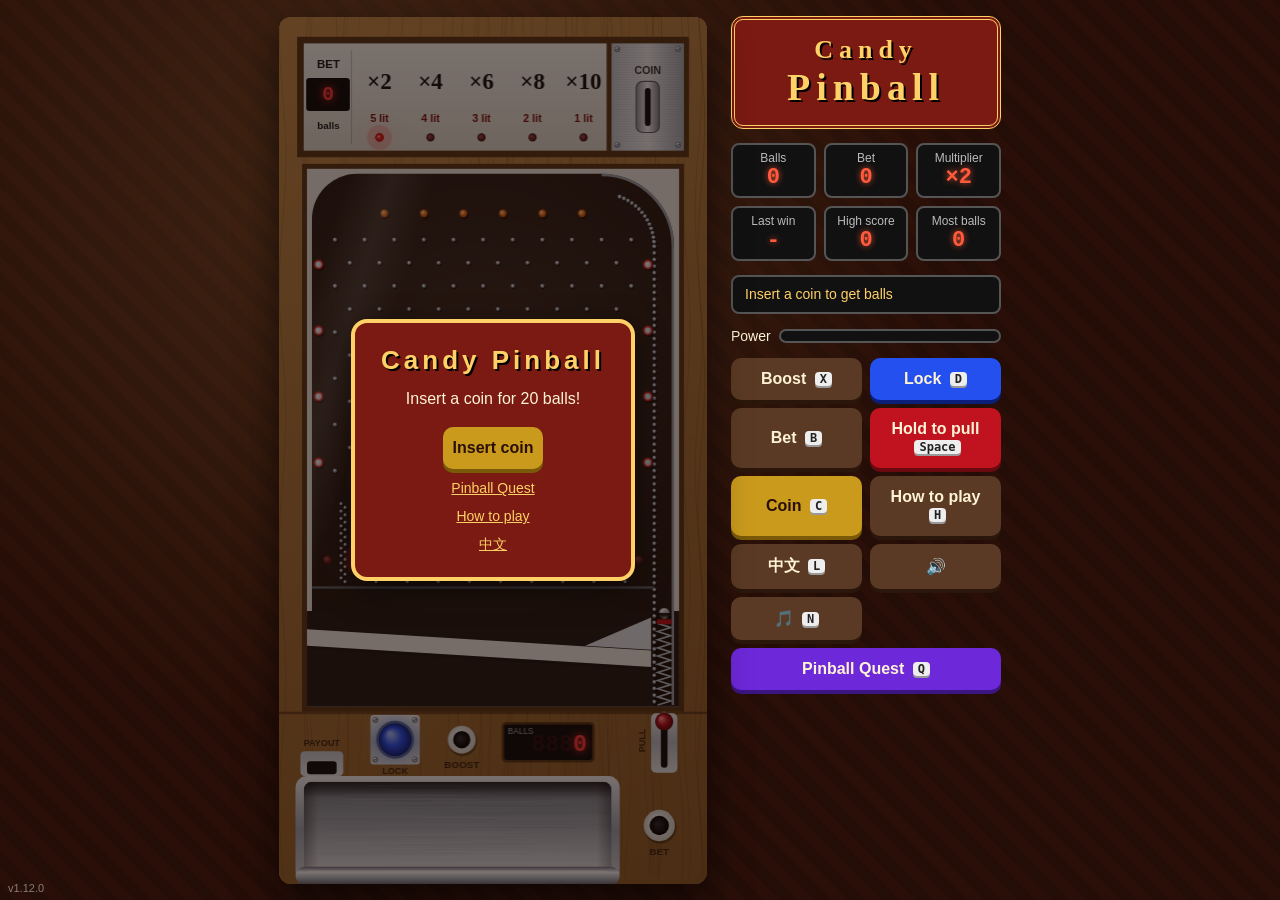
==== commit e568436d: "v1.12.0：商人節點、背景音樂、鍍層、鎢鋼與連鎖加暴擊率 Co-Authored-By: Claude Opus 5.5 <noreply@anthropic.com>" ====
--- a/index.html
+++ b/index.html
@@ -4,7 +4,7 @@
   <meta charset="utf-8">
   <meta name="viewport" content="width=device-width, initial-scale=1, maximum-scale=1, user-scalable=no, viewport-fit=cover">
   <title>柑仔店彈珠台</title>
-  <link rel="stylesheet" href="style.css?v=1.11.0">
+  <link rel="stylesheet" href="style.css?v=1.12.0">
 </head>
 <body>
   <div class="app">
@@ -18,6 +18,7 @@
       <button class="btn icon" data-action="lang" data-i18n="langShort" aria-label="切換語言 / Language">EN</button>
       <button class="btn icon" data-action="help" aria-label="玩法說明 / How to play">?</button>
       <button class="btn icon" data-action="mute" aria-label="切換音效 / Sound">🔊</button>
+      <button class="btn icon music" data-action="music" aria-label="大冒險背景音樂 / Adventure music">🎵</button>
     </header>
 
     <!-- 畫面角落的版本號（由 game.js 的 VERSION 填入） -->
@@ -83,6 +84,7 @@
         <button class="btn" data-action="help"><span data-i18n="howTo">玩法說明</span> <kbd>H</kbd></button>
         <button class="btn" data-action="lang"><span data-i18n="langBtn">English</span> <kbd>L</kbd></button>
         <button class="btn" data-action="mute" aria-label="切換音效 / Sound">🔊</button>
+        <button class="btn music" data-action="music" aria-label="大冒險背景音樂 / Adventure music">🎵 <kbd>N</kbd></button>
         <button class="btn mode wide" data-action="mode"><span data-i18n="modeLong" data-i18n-adv="modeLongAdv">切換到大冒險</span> <kbd>Q</kbd></button>
       </div>
     </aside>
@@ -110,11 +112,11 @@
         <li><strong>釘子隨關卡增加</strong>：第 1 關檯面上沒有釘子，之後每過一關都會長出新釘子，到最後一關巫妖時釘陣才完整。每一關的釘陣都是固定的，而且左右對稱。自由挑戰依怪物的關卡決定釘子。</li>
         <li><strong>彈力柱</strong>：左右牆邊各有 4 根紅白橡膠柱，貼著牆滑下來的彈珠會被彈回中間。</li>
         <li><strong>特殊釘子</strong>（打怪時才有，每關位置固定、左右成對，越後面越多）：<span style="color:#fb923c">燒紅釘</span>——碰過的彈珠落進攻擊燈、造成傷害時，怪物燃燒 +1 層（任何天賦都會燃燒，跟燒紅彈珠疊在一起）；<span style="color:#67e8f9">螺旋尖刺</span>——彈珠會被彈開並分裂成 2 顆小珠，分裂後的彈珠不會再分裂；<strong>破洞</strong>——彈珠掉進洞口就直接消失，但吃了一顆珠後洞就被填住，這回合後面的珠會直接滾過去，下一回合才清空。點一下特殊釘子，訊息螢幕會顯示它的效果。</li>
-        <li><strong>怪物技能</strong>（怪物螢幕名字下方顯示，點怪物螢幕看說明）：蝙蝠「吸血」這回合沒有珠造成傷害就回 5 血；蜘蛛「結網」每回合在 2 根釘子上結網；木乃伊「繃帶」每回合在兩根釘子間拉一條繃帶，最多纏住 3 顆珠（網、繃帶的第一顆碰到的珠被黏住，之後的珠會被它彈開，落珠結束後收走）；幽靈「穿透」攻擊燈的珠有 15% 被閃避；南瓜頭「南瓜燈」每回合隨機一排，進珠回 5% 血；骷髏「骨盾」可以抵擋 10 點彈珠傷害，每 2 回合恢復耐久；重力毒蠍（沙漠）「重力」這一關彈珠重量最重（跟「加重」拉滿一樣），撞到東西幾乎不彈；小惡龍「噴火」定燈後燒掉一顆燈；地獄犬「撲火」燃燒傷害減半；巫妖「魔法護盾」每一排擋下第一顆珠，每 3 回合補滿；殭屍「再生」每回合結束回 2% 血；吸血鬼「吸珠」每顆沒落進燈的珠讓牠回 2 血；石像怪「石化」血量越少越硬，剩 80%／50%／20% 以下時所有傷害減 20%／40%／60%。</li>
-        <li><strong>半血狂暴</strong>：有技能的怪物 HP 掉到一半以下會狂暴（怪物發出紅光），技能變強，直到打倒為止：蜘蛛每回合 3 張網；幽靈閃避 25%；南瓜燈回 8% 血；殭屍每回合回 4%；木乃伊每回合 2 條繃帶；骷髏骨盾可抵擋 15 點傷害，另外閃避 15% 攻擊燈的珠；吸血鬼每顆回 4 血；小惡龍紅燈、綠燈各燒掉 1 顆；地獄犬也會噴火燒掉 1 顆燈；巫妖每 2 回合補滿護盾。蝙蝠不會狂暴；石像怪本來就會隨血量減傷，也不會狂暴。</li>
+        <li><strong>怪物技能</strong>（怪物螢幕名字下方顯示，點怪物螢幕看說明）：蝙蝠「吸血」這回合沒有珠造成傷害就回 5 血；蜘蛛「結網」每回合在 2 根釘子上結網；木乃伊「繃帶」每回合在兩根釘子間拉一條繃帶，最多纏住 3 顆珠（網、繃帶的第一顆碰到的珠被黏住，之後的珠會被它彈開，落珠結束後收走）；幽靈「穿透」攻擊燈的珠有 15% 被閃避；南瓜頭「南瓜燈」每回合隨機一排，進珠回 5% 血；骷髏「骨盾」可以抵擋 10 點彈珠傷害，每 2 回合恢復耐久；重力毒蠍（沙漠）「重力」這一關彈珠重量最重（跟「加重」拉滿一樣），撞到東西幾乎不彈；小惡龍「噴火」定燈後燒掉一顆攻擊燈（紅燈）；地獄犬「撲火」燃燒傷害減半；巫妖「魔法護盾」每一排擋下第一顆珠，每 3 回合補滿；殭屍「再生」每回合結束回 2% 血；吸血鬼「吸珠」每顆沒落進燈的珠讓牠回 2 血；石像怪「石化」血量越少越硬，剩 80%／50%／20% 以下時所有傷害減 20%／40%／60%。</li>
+        <li><strong>半血狂暴</strong>：有技能的怪物 HP 掉到一半以下會狂暴（怪物發出紅光），技能變強，直到打倒為止：蜘蛛每回合 3 張網；幽靈閃避 25%；南瓜燈回 8% 血；殭屍每回合回 4%；木乃伊每回合 2 條繃帶；骷髏骨盾可抵擋 15 點傷害；吸血鬼每顆回 4 血；小惡龍紅燈、綠燈各燒掉 1 顆；地獄犬也會噴火燒掉 1 顆燈；巫妖每 2 回合補滿護盾。蝙蝠不會狂暴；石像怪本來就會隨血量減傷，也不會狂暴。</li>
         <li><strong>疊珠加成</strong>：同一回合有好幾顆鋼珠落進同一顆燈時，第 2 顆起每多一顆就多加 1：攻擊燈是攻擊 +1、+2、+3…（扣防禦前），補珠燈是多補 1、2、3… 顆。</li>
         <li>把怪物 HP 打到 0 就勝利；彈珠用完怪物還活著就落敗。</li>
-        <li>卡片上方可以切換「<strong>冒險模式</strong>」（預設）和「自由挑戰」。冒險模式從城堡出發，經過草原、山洞、墓園、沙漠、地城、火山、魔王城共 14 關，第 1 關固定是史萊姆，第 14 關固定是魔王巫妖。每次冒險的<strong>路線</strong>都不一樣：出發時先在城堡選第 1 關的兩個節點之一，之後每過一關就在地圖上選下一站（每層 2～3 個節點，只能走連得到的路；節點只看得出是魔物、菁英、寶箱還是魔王，看不出是哪一隻），節點有遭遇魔物（照場景出現對應的怪物）、<strong>菁英魔物</strong>（HP ×1.33、防禦 +1，打倒後可以選 2 次過關獎勵）、寶箱和<strong>隨機事件</strong>（勇者祭壇、神秘賭徒、受傷的冒險者、詛咒祭壇、迷路，看描述選擇要怎麼做，可能花珠換獎勵或道具，也可能失去彈珠；事件中得到的彈珠會等下一關開始才從出珠口掉出來）。怪物的 HP、防禦照第幾關決定，不管遇到哪一隻。一開始 50 顆彈珠，剩下的彈珠會帶到下一關，每過一關再補珠（打倒魔物、打開寶箱、走完事件都算；15 顆起，隨等級增加），失敗就要從第 1 關重來。螢幕右上角會顯示目前第幾關。</li>
+        <li>卡片上方可以切換「<strong>冒險模式</strong>」（預設）和「自由挑戰」。冒險模式從城堡出發，經過草原、山洞、墓園、沙漠、地城、火山、魔王城共 14 關，第 1 關固定是史萊姆，第 14 關固定是魔王巫妖。每次冒險的<strong>路線</strong>都不一樣：出發時先在城堡選第 1 關的兩個節點之一，之後每過一關就在地圖上選下一站（每層 2～3 個節點，只能走連得到的路；節點只看得出是魔物、菁英、寶箱、事件、商人還是魔王，看不出是哪一隻），節點有遭遇魔物（照場景出現對應的怪物）、<strong>菁英魔物</strong>（HP ×1.33、防禦 +1，打倒後可以選 2 次過關獎勵）、寶箱和<strong>隨機事件</strong>（勇者祭壇、神秘賭徒、受傷的冒險者、詛咒祭壇、迷路，看描述選擇要怎麼做，可能花珠換獎勵或道具，也可能失去彈珠；事件中得到的彈珠會等下一關開始才從出珠口掉出來）、<strong>商人</strong>（隨機擺出 3 樣道具，一般 50%、稀有 30%、史詩 15%、傳說 5%，價錢 5／10／20／50 顆彈珠；買走的就沒了，可以花彈珠重骰 3 格，每次 +50%；付完至少要留 1 顆）。打魔王前一關一定有商人。怪物的 HP、防禦照第幾關決定，不管遇到哪一隻。一開始 50 顆彈珠，剩下的彈珠會帶到下一關，每過一關再補珠（打倒魔物、打開寶箱、走完事件、逛完商人都算；15 顆起，隨等級增加），失敗就要從第 1 關重來。螢幕右上角會顯示目前第幾關。</li>
         <li><strong>天賦</strong>：冒險模式開始前先選 1 個天賦，效果持續整趟冒險（自由挑戰沒有天賦）。按天賦旁邊的「說明」可以看效果和專屬過關獎勵。
           <ul>
             <li>合金鋼珠：每顆珠攻擊 +1（扣防禦前）、暴擊率 +15%。</li>
@@ -122,7 +124,7 @@
             <li>燒紅彈珠：發射道上有 1 個燒紅魔法陣（耐久 3）。燒紅珠落進攻擊燈讓怪物燃燒 +1 層（打不破防禦也算）；每回合結束受到「層數」點無視防禦的傷害，之後層數減半，換怪物時歸零。</li>
             <li>外傷滾珠：每回合紅燈少 2 顆、補珠燈多 2 顆，發射道上有 1 個外傷魔法陣（耐久 3），外傷珠落進補珠燈時照常補珠，另外造成等於補珠數的無視防禦傷害。</li>
           </ul>
-          每個天賦另有 4 個專屬過關獎勵（卡片有橘框），只有選了該天賦才抽得到：合金鋼珠有破甲（攻擊時無視 1 點防禦）、鎢鋼（獨特的，暴擊時完全無視防禦）、連鎖（同一回合內每暴擊一次，後續的彈珠攻擊 +1）、衝撞（彈珠攻擊 +1，疊珠再 +1）；燒紅彈珠有助燃（燃燒 +1）、悶燒（獨特的，回合結束時減少的燃燒減少 50%）、爆燃（暴擊率 +10%；暴擊時燃燒 +1）、灼熱（獨特的，暴擊率 +10%；燃燒傷害也會暴擊）；外傷滾珠有撕裂（外傷 +25%）、碎甲（每回合 1 次，外傷時怪物防禦 −1）、重創（獨特的，暴擊率 +10%；外傷傷害也會暴擊，外傷暴擊倍率 200%）、放血（暴擊率 +10%；外傷暴擊時補珠 +1，要先有重創）。
+          每個天賦另有 4 個專屬過關獎勵（卡片有橘框），只有選了該天賦才抽得到：合金鋼珠有破甲（攻擊時無視 1 點防禦）、鎢鋼（獨特的，暴擊率 +10%；暴擊時完全無視防禦）、連鎖（暴擊率 +10%；同一回合內每暴擊一次，後續的彈珠攻擊 +1）、鍍層（獨特的，彈珠攻擊 +1，彈珠不會掉入破洞）；燒紅彈珠有助燃（燃燒 +1）、悶燒（獨特的，回合結束時減少的燃燒減少 50%）、爆燃（暴擊率 +10%；暴擊時燃燒 +1）、灼熱（獨特的，暴擊率 +10%；燃燒傷害也會暴擊）；外傷滾珠有撕裂（外傷 +25%）、碎甲（每回合 1 次，外傷時怪物防禦 −1）、重創（獨特的，暴擊率 +10%；外傷傷害也會暴擊，外傷暴擊倍率 200%）、放血（暴擊率 +10%；外傷暴擊時補珠 +1，要先有重創）。
         </li>
         <li><strong>闖關紀錄</strong>：選天賦的畫面下面有「闖關紀錄」按鈕，可以看每個天賦的挑戰次數、最遠打到第幾隻、最少回合通關、通關最多剩珠、單回合最大傷害與補珠、單顆彈珠最大傷害與補珠，以及最近 10 次冒險的回合數、最後持有彈珠、總共花費彈珠、單回合最大傷害、單回合最大補珠、單顆彈珠最大傷害、單顆彈珠最大補珠。</li>
         <li><strong>等級</strong>：從 Lv1 開始，每過一關升 1 級（打倒魔物、打開寶箱、走完事件都算，所以走寶箱、事件不會比一路打怪弱）。每升一級，之後的過關補珠多 2 顆（第 1 關後補 15、第 2 關後 17…）；每 2 級每顆珠攻擊 +1（扣防禦前）。自由挑戰會當作前面的怪物都打過，等級照算。目前等級顯示在螢幕右上角和狀態面板。</li>
@@ -135,13 +137,13 @@
           稀有：子母彈珠袋（每回合最後一顆珠離開發射道時分裂成兩顆，還能再被螺旋尖刺分裂）、玩具魔法棒（每回合定燈後一顆攻擊燈變成魔法燈，落進的珠隨機觸發火焰／外傷／強化魔法）、疊疊樂積木吊飾（每次疊珠算 2 次）<br>
           史詩：紅色棒棒糖、綠色棒棒糖（每回合多一個耐久 3 的火焰／外傷魔法陣，已經有就耐久 +2）、彈跳彈珠袋（沒落進燈的珠會往回彈 1 次）<br>
           傳說：連點滑鼠（傳說以外的道具觸發 2 次）、強化護符（怪物關卡每回合強化孔一開始就 3 層）、龍珠吊飾（每花 1 顆珠造成魔物上限 HP 1% 傷害，每 7 回合再造成 7%）</li>
-        <li><strong>道具</strong>要按「使用」才有效果，目前從隨機事件「受傷的冒險者」拿到，放在托盤右邊的<strong>背包按鈕</strong>（或 <kbd>I</kbd>）裡，只能在冒險模式的怪物關卡使用。每個道具有使用時機：定燈前、定燈後（發射前），或兩者都可。</li>
+        <li><strong>道具</strong>要按「使用」才有效果，從<strong>商人</strong>買，或從隨機事件「受傷的冒險者」拿到，放在托盤右邊的<strong>背包按鈕</strong>（或 <kbd>I</kbd>）裡，只能在冒險模式的怪物關卡使用。每個道具有使用時機：定燈前、定燈後（發射前），或兩者都可。</li>
         <li>闖關失敗、從第 1 關重來時，背包和裝備都會清空。</li>
       </ol>
       <h3>過關獎勵與暴擊</h3>
       <ol>
         <li>冒險模式每打倒一隻怪物（最後一隻除外），會從獎勵池隨機抽 3 樣讓你選 1 樣，效果持續整個冒險、可以疊加。不滿意可以重骰：每次先送 1 次免費重骰（裝備「好運骰子吊飾」再多 1 次），用完才花彈珠：第 1 次的費用等於剛打完的關卡數（打完第 3 關就是 3 顆），之後每次再多 50%（無條件進位）。每張卡片會顯示「目前 → 拿了之後」的數值，也可以按「查看數值」看全部數值。</li>
-        <li>獎勵包含：補給（持有彈珠數 +10）、強化（彈珠攻擊 +1）、倍化（彈珠基礎攻擊 +100%）、紅燈（每回合攻擊燈 +1）、穿透（破防時 +1 真實傷害）、加重（減少彈跳幅度 50%）、拔釘子（一般釘子減少 5 根）、補珠強化（補珠量 +1，最多兩次）、綠燈（每回合補珠燈 +1）、好運（寶箱關卡的稀有燈 +1、一般燈 −1）、暴擊率（+20%）、暴擊傷害（倍率 +50%）、投珠（發射上限 +2）。寫著「獨特的」的獎勵只能拿一次。</li>
+        <li>獎勵包含：強化（彈珠攻擊 +1）、倍化（彈珠基礎攻擊 +100%）、紅燈（每回合攻擊燈 +1）、穿透（破防時 +1 真實傷害）、加重（減少彈跳幅度 50%）、補珠強化（補珠量 +1，最多兩次）、綠燈（每回合補珠燈 +1）、暴擊率（+20%）、暴擊傷害（倍率 +50%）、投珠（發射上限 +2）。寫著「獨特的」的獎勵只能拿一次。</li>
         <li>命中紅燈時有機會<strong>暴擊</strong>：基礎暴擊機率 5%、暴擊傷害 150%，可以靠過關獎勵提升。</li>
         <li>新的冒險開始時，過關獎勵會全部清空。</li>
         <li>冒險模式的進度會自動存在瀏覽器：玩到一半關掉頁面，下次打開可以選「繼續冒險」接著玩，或「重新開始」。回合打到一半關掉時，還沒發射的珠會退回，已經在檯面上的珠算用掉。</li>
@@ -174,11 +176,11 @@
         <li><strong>Pins grow each stage</strong>: stage 1 has no pins at all, and every stage after that adds new pins until the full field returns at the last stage (the Lich). Each stage's layout is fixed and mirrored left to right. Free fight uses the pins for that monster's stage.</li>
         <li><strong>Rubber posts</strong>: four red-and-white posts on each side wall knock balls sliding down the wall back toward the middle.</li>
         <li><strong>Special pins</strong> (monster stages only, fixed mirrored spots, more in later stages): <span style="color:#fb923c">Red-hot pin</span> — a ball that touched it adds 1 burn when it deals damage on a red light (any talent can burn; stacks with Red-hot Marble); <span style="color:#67e8f9">Spiral spike</span> — knocks the ball away and splits it into two smaller balls (split balls can't split again); <strong>Hole</strong> — a ball that drops into it simply vanishes, but then the hole is plugged by that ball and the rest of the round rolls over it; it is cleared next round. Tap a special pin to see what it does on the message screen.</li>
-        <li><strong>Monster skills</strong> (shown under the name on the monster screen; tap the screen for details): Bat heals 5 HP if no ball deals damage in a round; Spider webs 2 pins and Mummy ties a bandage between two pins each round that holds up to 3 balls (for a web, the first ball to touch it sticks, later balls bounce off it, and it is taken when the round ends); Ghost dodges 15% of attack-light balls; Pumpkin Head turns a random lane into a pumpkin lamp each round that heals 5% HP per ball; Skeleton has a bone shield that absorbs 10 ball damage and is restored every 2 rounds; the Gravity Scorpion (desert) makes marbles as heavy as possible (like a maxed Weight reward), so they barely bounce; Baby Dragon burns one light after you lock; Hellhound takes half burn damage; Lich wards every lane against the first ball, refilled every 3 rounds; Zombie heals 2% HP every round; Vampire heals 2 HP per ball that lands on no light; Gargoyle gets harder as it loses HP: below 80%/50%/20% HP all damage is cut by 20%/40%/60%.</li>
-        <li><strong>Rage at half HP</strong>: a monster with a skill that drops to half HP or less becomes enraged (it glows red) and its skill gets stronger until it is beaten: Spider webs 3 pins; Ghost dodges 25%; the pumpkin lamp heals 8%; Zombie heals 4% per round; Mummy ties 2 bandages; Skeleton's bone shield absorbs 15 damage and it also dodges 15% of attack-light balls; Vampire heals 4 HP per ball; Baby Dragon burns 1 red and 1 green light; Hellhound also burns 1 light; Lich refills its wards every 2 rounds. The Bat never rages, and neither does the Gargoyle, which already hardens as it loses HP.</li>
+        <li><strong>Monster skills</strong> (shown under the name on the monster screen; tap the screen for details): Bat heals 5 HP if no ball deals damage in a round; Spider webs 2 pins and Mummy ties a bandage between two pins each round that holds up to 3 balls (for a web, the first ball to touch it sticks, later balls bounce off it, and it is taken when the round ends); Ghost dodges 15% of attack-light balls; Pumpkin Head turns a random lane into a pumpkin lamp each round that heals 5% HP per ball; Skeleton has a bone shield that absorbs 10 ball damage and is restored every 2 rounds; the Gravity Scorpion (desert) makes marbles as heavy as possible (like a maxed Weight reward), so they barely bounce; Baby Dragon burns one attack light (red) after you lock; Hellhound takes half burn damage; Lich wards every lane against the first ball, refilled every 3 rounds; Zombie heals 2% HP every round; Vampire heals 2 HP per ball that lands on no light; Gargoyle gets harder as it loses HP: below 80%/50%/20% HP all damage is cut by 20%/40%/60%.</li>
+        <li><strong>Rage at half HP</strong>: a monster with a skill that drops to half HP or less becomes enraged (it glows red) and its skill gets stronger until it is beaten: Spider webs 3 pins; Ghost dodges 25%; the pumpkin lamp heals 8%; Zombie heals 4% per round; Mummy ties 2 bandages; Skeleton's bone shield absorbs 15 damage; Vampire heals 4 HP per ball; Baby Dragon burns 1 red and 1 green light; Hellhound also burns 1 light; Lich refills its wards every 2 rounds. The Bat never rages, and neither does the Gargoyle, which already hardens as it loses HP.</li>
         <li><strong>Stacking bonus</strong>: when several balls land on the same light in one round, each one after the first adds 1 more: +1, +2, +3… attack on a red light (before DEF), or +1, +2, +3… extra balls on a refill light.</li>
         <li>Bring the monster's HP to 0 to win. Run out of balls while it's still alive and you lose.</li>
-        <li>Switch between <strong>Adventure</strong> (the default) and <strong>Free fight</strong> at the top of the card. Adventure sets out from the castle through the grassland, cave, graveyard, desert, dungeon, volcano and demon castle: 14 stages, always starting with the Slime and ending with the Lich. Every run has a new <strong>route</strong>: at the castle you pick one of two first-stage nodes, then after each stage you pick the next stop on the map (2–3 nodes per stage, following the paths; nodes only show monster, elite, treasure or boss, not which monster). Nodes are monsters (matching the area), <strong>elites</strong> (HP ×1.33, DEF +1; beating one lets you pick 2 stage rewards), treasure chests and <strong>random events</strong> (Heroes' Altar, Mysterious Gambler, Wounded Adventurer, Cursed Altar, Lost: read the story and choose; you may trade balls for rewards or items, or lose some balls; balls you gain during an event drop out when the next stage starts). Monster HP and DEF depend on the stage, not on which monster you meet. You start with 50 balls, keep whatever is left, get bonus balls after every stage you clear (monster, chest or event; 15 and up, growing with your level), and losing sends you back to stage 1. The current stage shows at the top right of the screen.</li>
+        <li>Switch between <strong>Adventure</strong> (the default) and <strong>Free fight</strong> at the top of the card. Adventure sets out from the castle through the grassland, cave, graveyard, desert, dungeon, volcano and demon castle: 14 stages, always starting with the Slime and ending with the Lich. Every run has a new <strong>route</strong>: at the castle you pick one of two first-stage nodes, then after each stage you pick the next stop on the map (2–3 nodes per stage, following the paths; nodes only show monster, elite, treasure, event, merchant or boss, not which monster). Nodes are monsters (matching the area), <strong>elites</strong> (HP ×1.33, DEF +1; beating one lets you pick 2 stage rewards), treasure chests and <strong>random events</strong> (Heroes' Altar, Mysterious Gambler, Wounded Adventurer, Cursed Altar, Lost: read the story and choose; you may trade balls for rewards or items, or lose some balls; balls you gain during an event drop out when the next stage starts) and <strong>merchants</strong> (3 random items: Common 50%, Rare 30%, Epic 15%, Legendary 5%, costing 5 / 10 / 20 / 50 balls; bought items are gone, you can pay to reroll all 3 slots, +50% each time, and you must keep at least 1 ball). The stage before the boss always has a merchant. Monster HP and DEF depend on the stage, not on which monster you meet. You start with 50 balls, keep whatever is left, get bonus balls after every stage you clear (monster, chest, event or merchant; 15 and up, growing with your level), and losing sends you back to stage 1. The current stage shows at the top right of the screen.</li>
         <li><strong>Talents</strong>: before an Adventure, pick 1 talent that lasts the whole run (Free fight has none). Tap Info next to a talent to see its effect and exclusive rewards.
           <ul>
             <li>Alloy Marble: +1 attack per ball (before DEF), +15% crit chance.</li>
@@ -186,7 +188,7 @@
             <li>Red-hot Marble: one red-hot magic circle (3 uses) on the launch lane. Each red-hot ball on a red light adds 1 burn (even if DEF blocks it); at the end of every round the monster takes damage equal to its burn, ignoring DEF, then burn halves. Burn resets for each monster.</li>
             <li>Grinding Marble: 2 fewer red lights and 2 more refill lights every round. One grinding magic circle (3 uses) on the launch lane; a grinding ball on a refill light still pays out, and also deals damage equal to the balls refilled (ignores DEF).</li>
           </ul>
-          Each talent also has 4 exclusive rewards (orange cards) that only show up with that talent. Alloy: Breach (attacks ignore 1 DEF), Tungsten (unique; crits ignore DEF completely), Chain (each crit this round gives the later balls +1 attack), Ram (ball attack +1, +1 more when stacked). Red-hot: Kindle (burn +1), Smolder (unique; burn lost at round end −50%), Flare (+10% crit; crits add +1 burn), Searing (unique; +10% crit; burn damage can crit). Grinding: Rend (grind +25%), Shatter (once per round, grind lowers DEF by 1), Deep Wound (unique; +10% crit; grind can crit with a 200% multiplier), Bloodletting (+10% crit; grind crits refill +1 ball; needs Deep Wound).
+          Each talent also has 4 exclusive rewards (orange cards) that only show up with that talent. Alloy: Breach (attacks ignore 1 DEF), Tungsten (unique; +10% crit chance, crits ignore DEF completely), Chain (+10% crit chance; each crit this round gives the later balls +1 attack), Plating (unique; ball attack +1, balls no longer fall into holes). Red-hot: Kindle (burn +1), Smolder (unique; burn lost at round end −50%), Flare (+10% crit; crits add +1 burn), Searing (unique; +10% crit; burn damage can crit). Grinding: Rend (grind +25%), Shatter (once per round, grind lowers DEF by 1), Deep Wound (unique; +10% crit; grind can crit with a 200% multiplier), Bloodletting (+10% crit; grind crits refill +1 ball; needs Deep Wound).
         </li>
         <li><strong>Run records</strong>: tap "Run records" under the talents to see, for each talent, your number of runs, furthest stage, fewest rounds for a clear, most balls left after a clear, best single-round damage and refill, best single-ball damage and refill, plus your last 10 runs (rounds used, balls left, balls spent, best round damage and refill, best single-ball damage and refill).</li>
         <li><strong>Levels</strong>: you start at Lv1 and gain a level for every stage you clear (monster, chest or event alike, so taking chests and events never leaves you weaker). Each level adds 2 balls to later stage bonuses (15 after stage 1, 17 after stage 2…), and every 2 levels give +1 attack per ball (before DEF). Free fight counts the earlier monsters as defeated. Your level is shown top-right on the screen and in the stats panel.</li>
@@ -199,13 +201,13 @@
           Rare: Mother-and-Child Pouch (the last ball of every round splits in two as it leaves the launch lane; spikes can still split them), Toy Magic Wand (after locking, one attack light becomes a magic light that triggers random Fire / Grind / Boost magic), Stacking Blocks Charm (every stack counts twice)<br>
           Epic: Red / Green Lollipop (an extra fire / grinding magic circle with durability 3 every round, or +2 durability if you already have one), Bouncy Marble Pouch (a ball that lands on no light bounces back up once)<br>
           Legendary: Auto-clicker Mouse (non-legendary items trigger twice), Boost Amulet (in monster stages the boost hole starts every round at 3 layers), Dragon Ball Charm (every ball you spend deals 1% of the monster's max HP, and every 7 rounds it deals 7%)</li>
-        <li><strong>Items</strong> must be used to take effect. For now you get them from the Wounded Adventurer event; they go into the <strong>backpack button</strong> right of the tray (or <kbd>I</kbd>) and can only be used in Adventure monster stages. Each item says when it can be used: before locking, after locking (before shooting), or either.</li>
+        <li><strong>Items</strong> must be used to take effect. Buy them from <strong>merchants</strong> or get them from the Wounded Adventurer event; they go into the <strong>backpack button</strong> right of the tray (or <kbd>I</kbd>) and can only be used in Adventure monster stages. Each item says when it can be used: before locking, after locking (before shooting), or either.</li>
         <li>Failing the campaign and starting over from stage 1 empties the backpack and your gear.</li>
       </ol>
       <h3>Stage rewards and crits</h3>
       <ol>
         <li>In Adventure, every monster you beat (except the last) offers 3 random rewards; pick 1. Rewards last for the whole adventure and stack. You get 1 free reroll each time (the Lucky Dice Charm gear adds 1 more); after that, rerolls cost balls: the first costs as many balls as the stage you just cleared (3 after stage 3), and each one after costs 50% more (rounded up). Each card shows your current value and the value after picking it, and "View stats" opens the full stats panel.</li>
-        <li>Rewards: Supply (+10 balls), Power (ball attack +1), Double (ball base attack +100%), Red Light (+1 attack light every round), Pierce (+1 true damage when you break DEF), Weight (bounces 50% less), Pluck (5 fewer normal pins), Refill+ (refill amount +1, twice at most), Green Light (+1 refill light every round), Lucky (chest stages: rare lights +1, common lights −1), Crit Rate (+20%), Crit Damage (multiplier +50%), More Balls (shot limit +2). Rewards marked Unique can only be taken once.</li>
+        <li>Rewards: Power (ball attack +1), Double (ball base attack +100%), Red Light (+1 attack light every round), Pierce (+1 true damage when you break DEF), Weight (bounces 50% less), Refill+ (refill amount +1, twice at most), Green Light (+1 refill light every round), Crit Rate (+20%), Crit Damage (multiplier +50%), More Balls (shot limit +2). Rewards marked Unique can only be taken once.</li>
         <li>Hits on red lights can <strong>crit</strong>: base crit chance 5% and crit damage 150%, raised by rewards.</li>
         <li>Rewards reset when a new adventure starts.</li>
         <li>Adventure progress is saved in your browser automatically. Close the page mid-run and next time you can pick Continue or Start over. Closing mid-round refunds balls not yet fired; balls already on the board are spent.</li>
@@ -217,7 +219,7 @@
       <p class="records">Pinball Quest: <b data-record="advWins">0</b> wins　<b data-record="advLosses">0</b> losses</p>
       <p class="records">Adventure: best <b data-record="campaignBest">0</b> defeated in a run　<b data-record="campaignClears">0</b> full clears</p>
     </div>
-    <p class="version">v<span data-version>1.11.0</span></p>
+    <p class="version">v<span data-version>1.12.0</span></p>
     <form method="dialog"><button class="btn coin" data-i18n="close">關閉</button></form>
   </dialog>
 
@@ -275,6 +277,6 @@
     </div>
   </dialog>
 
-  <script src="game.js?v=1.11.0"></script>
+  <script src="game.js?v=1.12.0"></script>
 </body>
 </html>
--- a/style.css
+++ b/style.css
@@ -502,6 +502,16 @@
 .map-wrap { width: 100%; max-width: 340px; max-height: 46vh; margin: 4px auto; overflow-y: auto; border-radius: 10px; border: 2px solid #5b4630; }
 .map-svg { display: block; width: 100%; height: auto; }
 .map-wrap { background: #1c1410; }
+/* 地圖：卡片拿掉框，蓋滿整個彈珠台；地圖撐滿剩下的高度，太長就捲動 */
+.overlay.map-mode { background: #1c1410; }
+.overlay.map-mode .overlay-card {
+  width: 100%; height: 100%; max-width: none; max-height: none;
+  padding: 10px 8px 8px; gap: 6px;
+  border: none; border-radius: 12px; box-shadow: none; background: #1c1410;
+  overflow: hidden;
+}
+.overlay.map-mode .ov-rewards { flex: 1; min-height: 0; display: flex; flex-direction: column; gap: 6px; }
+.overlay.map-mode .map-wrap { flex: 1; min-height: 0; max-height: none; max-width: none; margin: 0; border: none; border-radius: 8px; }
 .map-bg { image-rendering: pixelated; }
 .map-shade { fill: #000; opacity: 0.28; }
 .map-split { stroke: #000; stroke-width: 2; opacity: 0.6; }
@@ -520,6 +530,12 @@
 .map-node.boss circle { stroke: #c084fc; stroke-width: 3; }
 .map-node.castle circle { stroke: #93c5fd; }
 .map-node.event circle { stroke: #34d399; }
+.map-node.merchant circle { stroke: #38bdf8; }
+/* 商人：價錢放在名稱右邊；買不起變暗；賣掉的格子 */
+.shop-price { margin-left: auto; font-style: normal; font-weight: bold; color: var(--gold); white-space: nowrap; }
+.shop-card:disabled { cursor: default; opacity: 0.45; }
+.shop-card:disabled:hover { background: rgba(0, 0, 0, 0.3); }
+.shop-card.sold { align-items: center; border-style: dashed; border-color: #6b7280; }
 .event-art { display: block; margin: 4px auto 2px; image-rendering: pixelated; }
 .event-text { white-space: pre-line; font-size: 14px; line-height: 1.6; margin: 6px 4px 8px; text-align: left; }
 .event-opt { display: block; width: 100%; margin: 6px 0; padding: 9px 12px; font-size: 14px; white-space: normal; }
@@ -631,3 +647,18 @@
   .stage { flex: 1 1 auto; width: 100%; }
   .panel { display: none; }
 }
+
+/* 按「開始冒險」後按鈕閃 1 秒（配擊敗魔物的音效）才進地圖 */
+.btn.start-flash { animation: start-flash 0.2s steps(1, end) 5; pointer-events: none; }
+@keyframes start-flash {
+  0% { filter: brightness(1.9); box-shadow: 0 0 0 4px #fff, 0 0 18px 6px var(--gold); }
+  50% { filter: none; box-shadow: none; }
+}
+
+/* 背景音樂開關：關掉時變淡、加一條斜線 */
+.btn.music { position: relative; }
+.btn.music.off { opacity: 0.55; }
+.btn.music.off::after {
+  content: ''; position: absolute; left: 22%; right: 22%; top: 50%;
+  height: 2px; background: #ef4444; transform: rotate(-35deg); pointer-events: none;
+}
